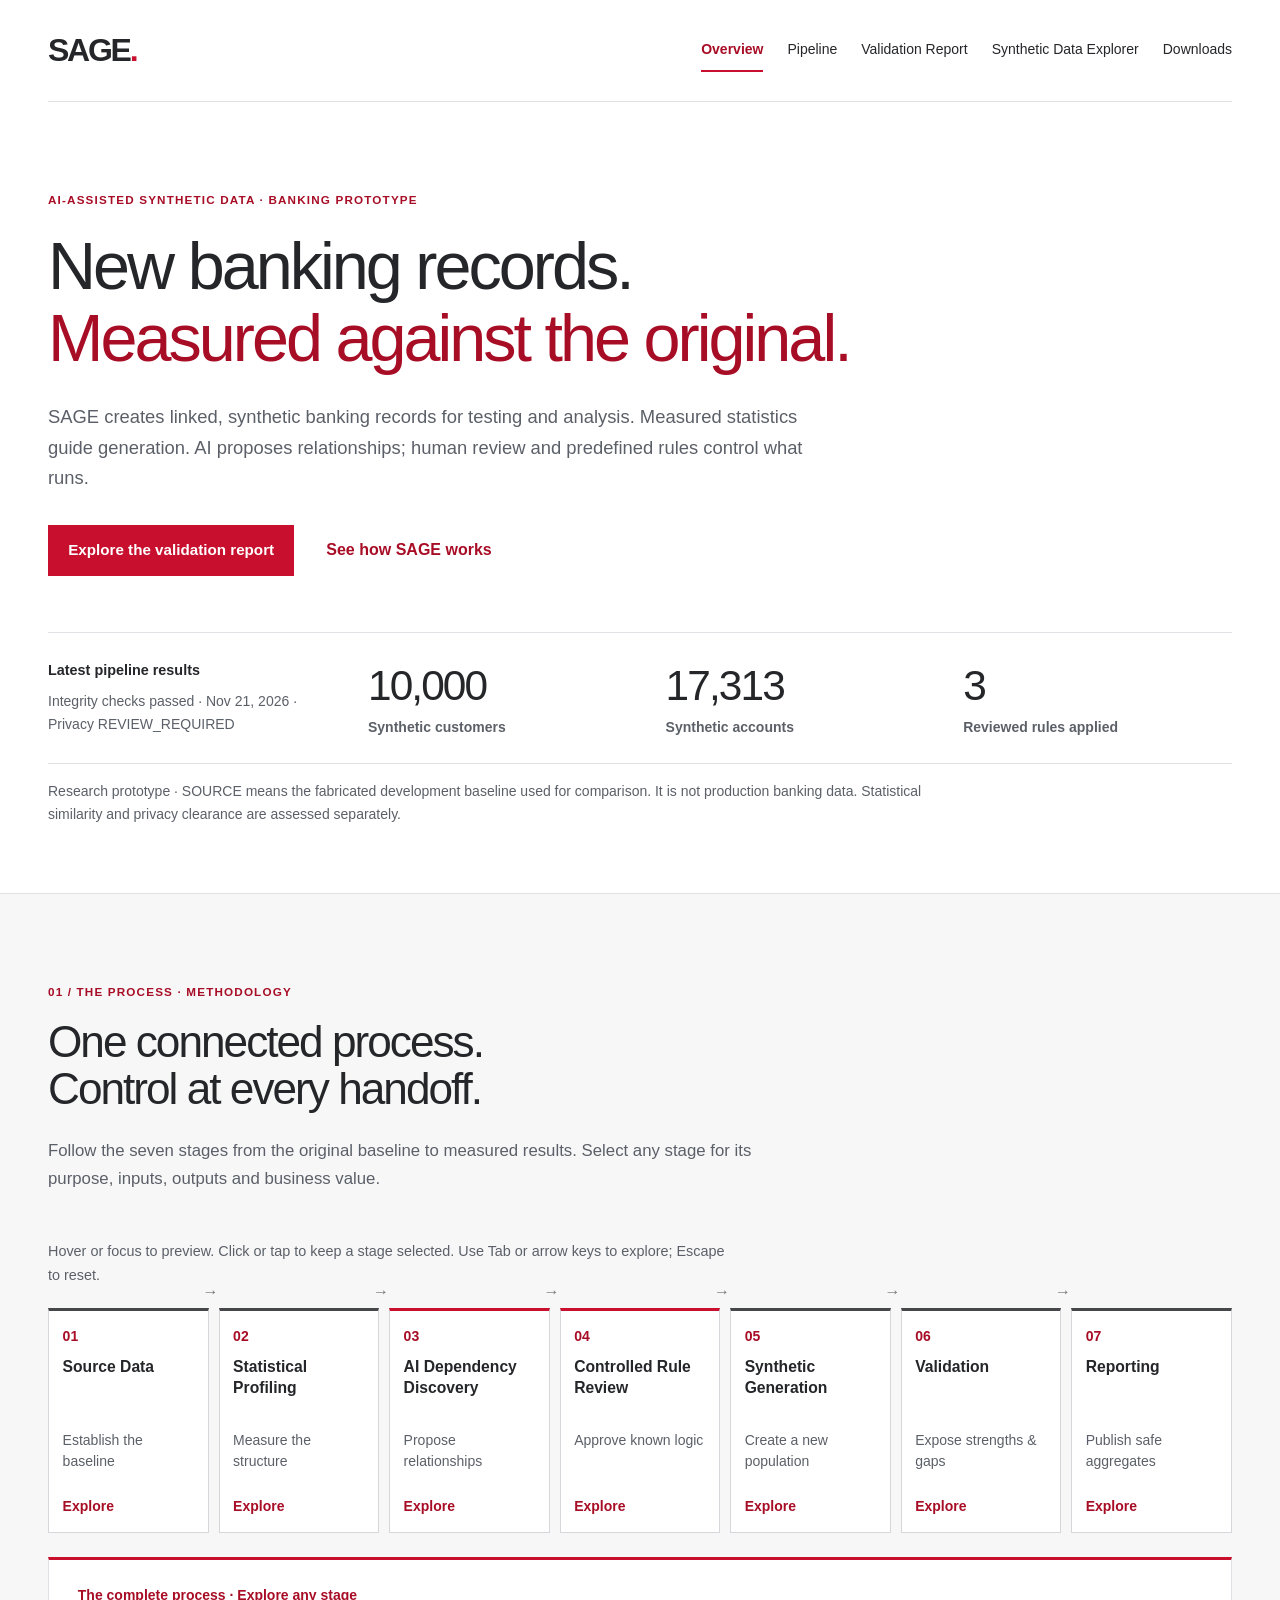
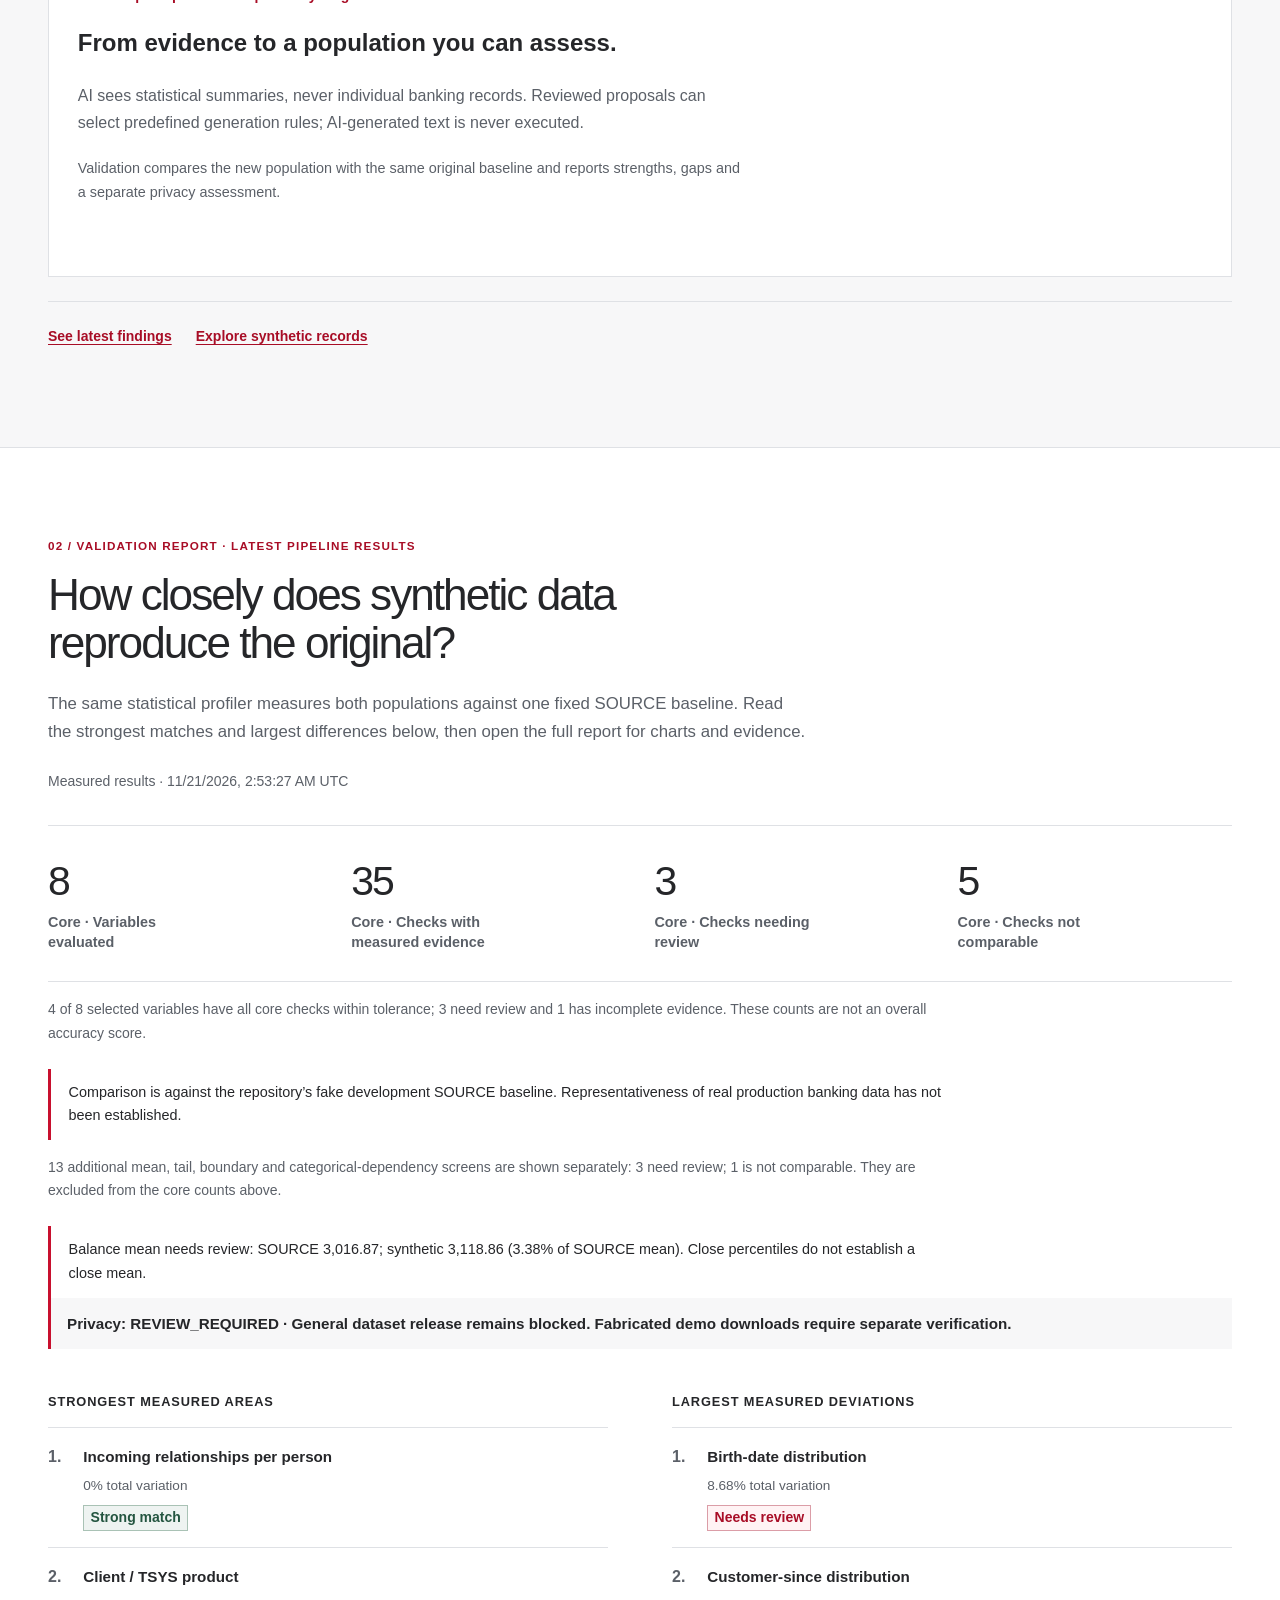
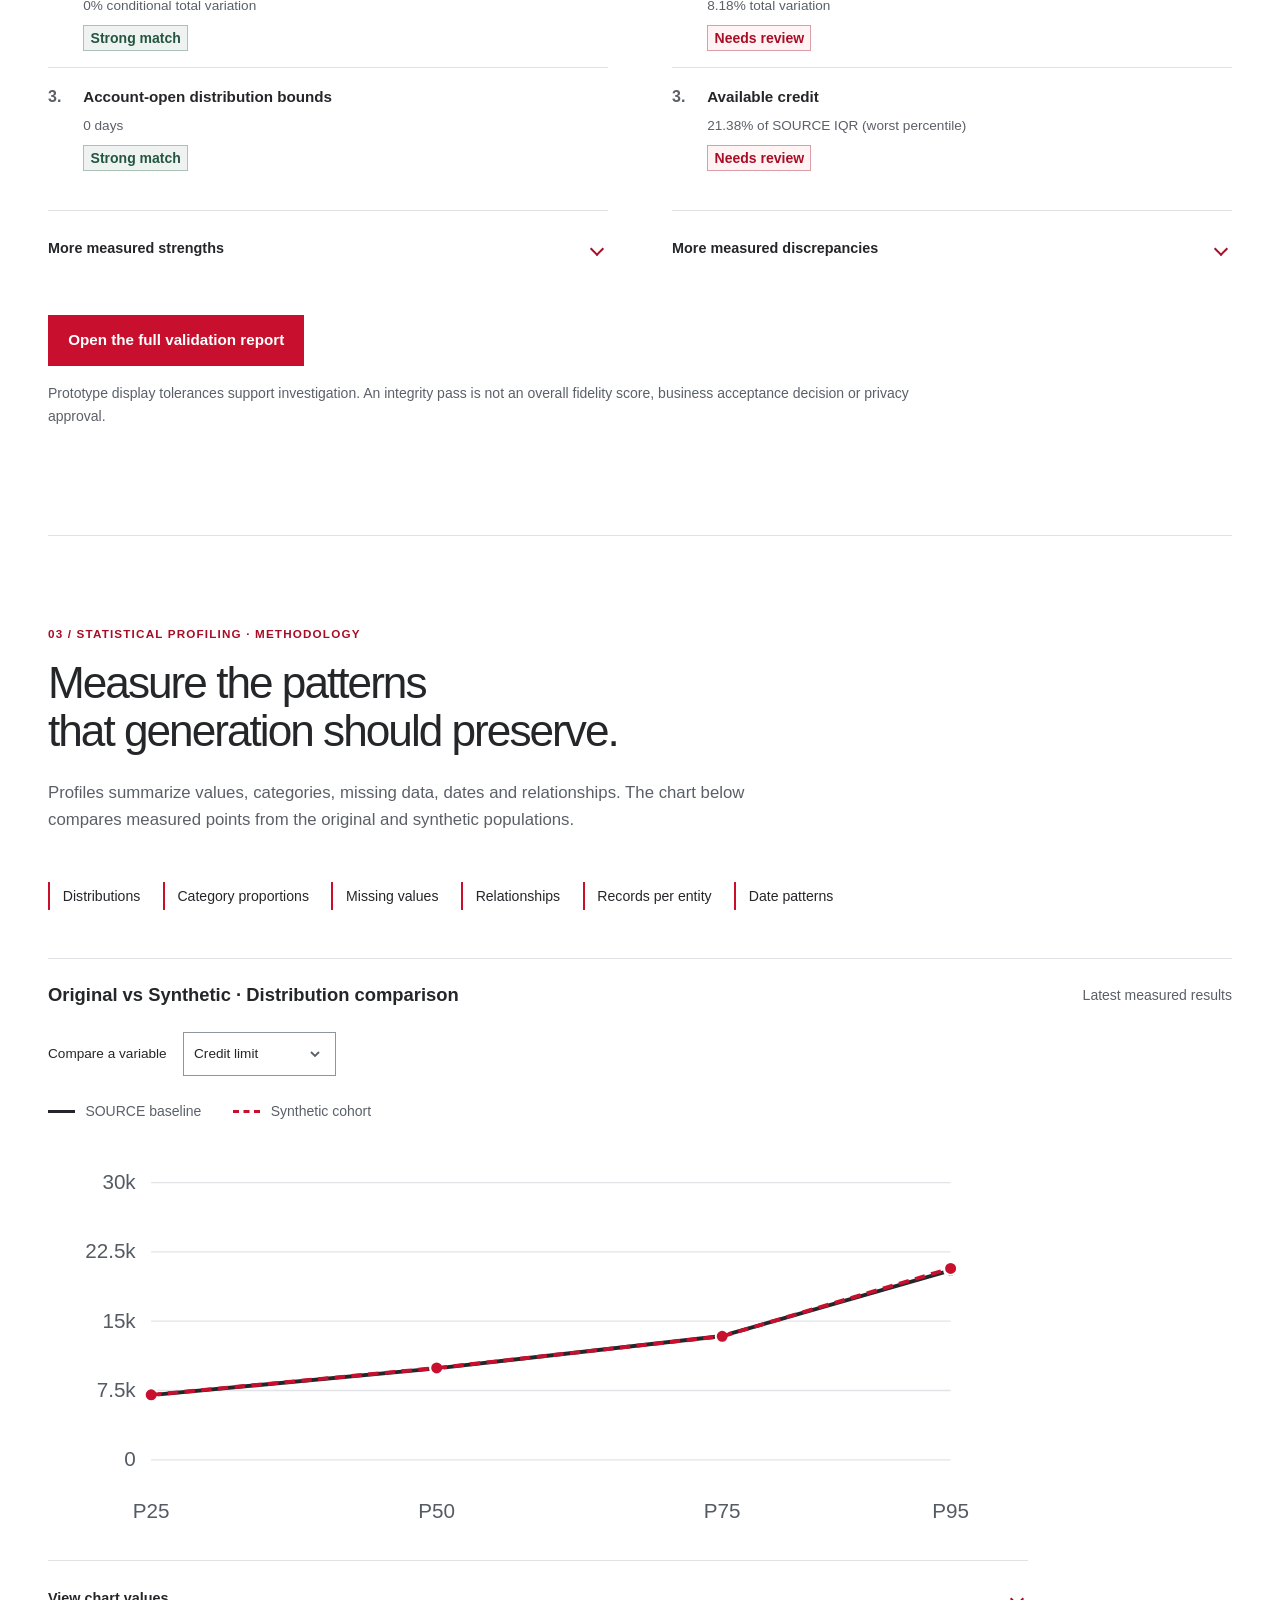
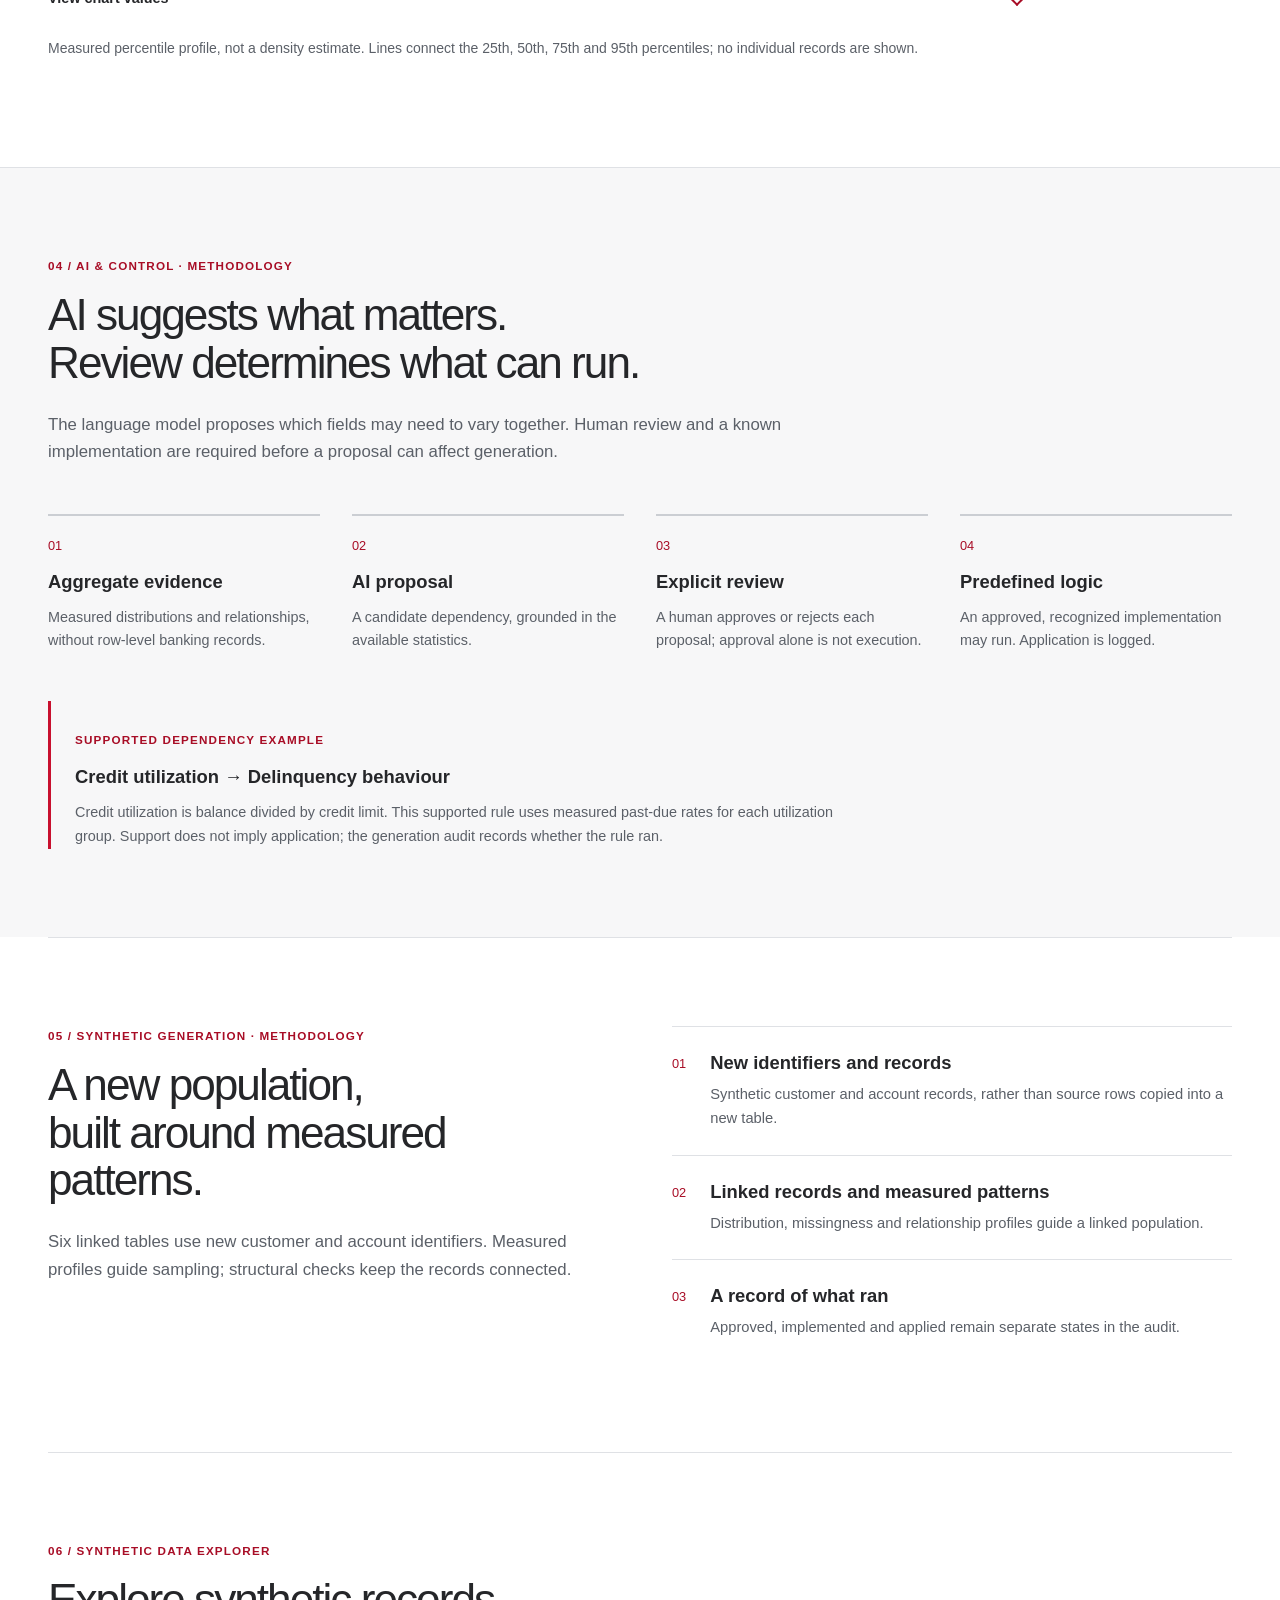
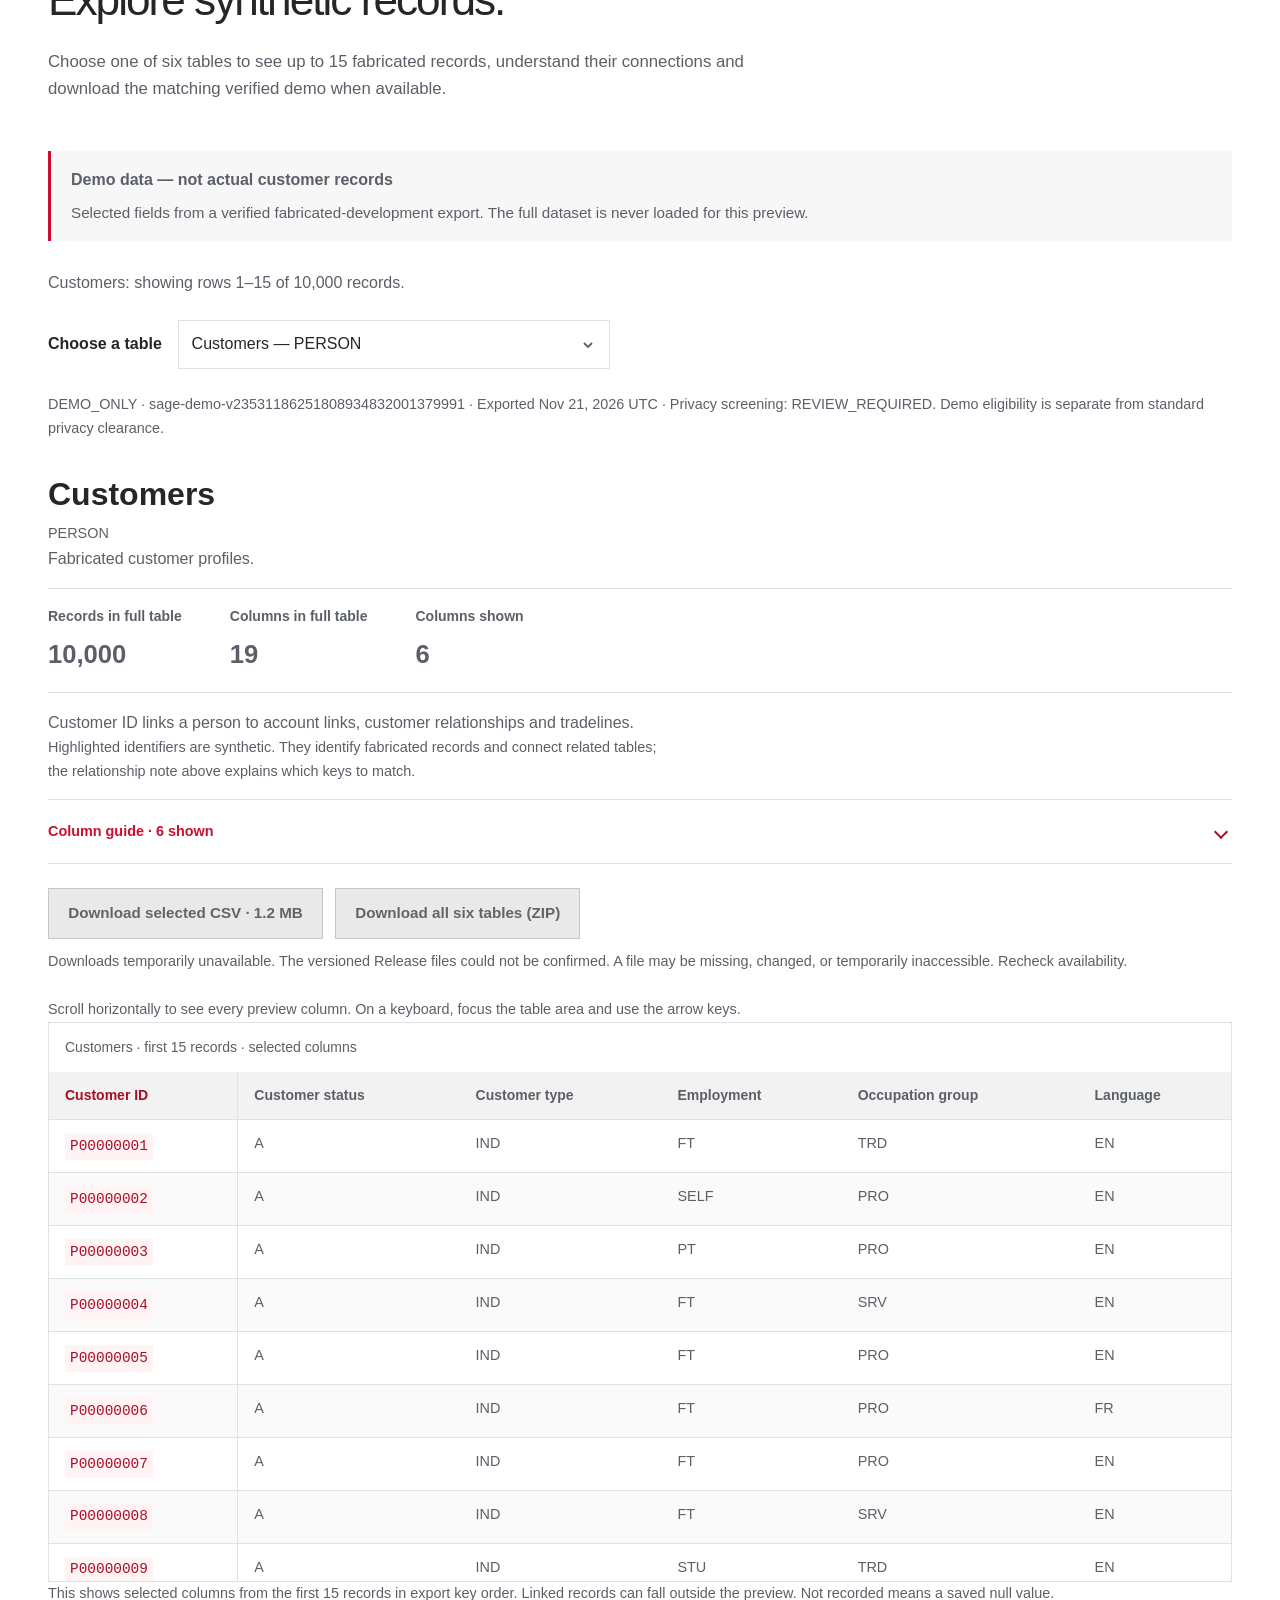
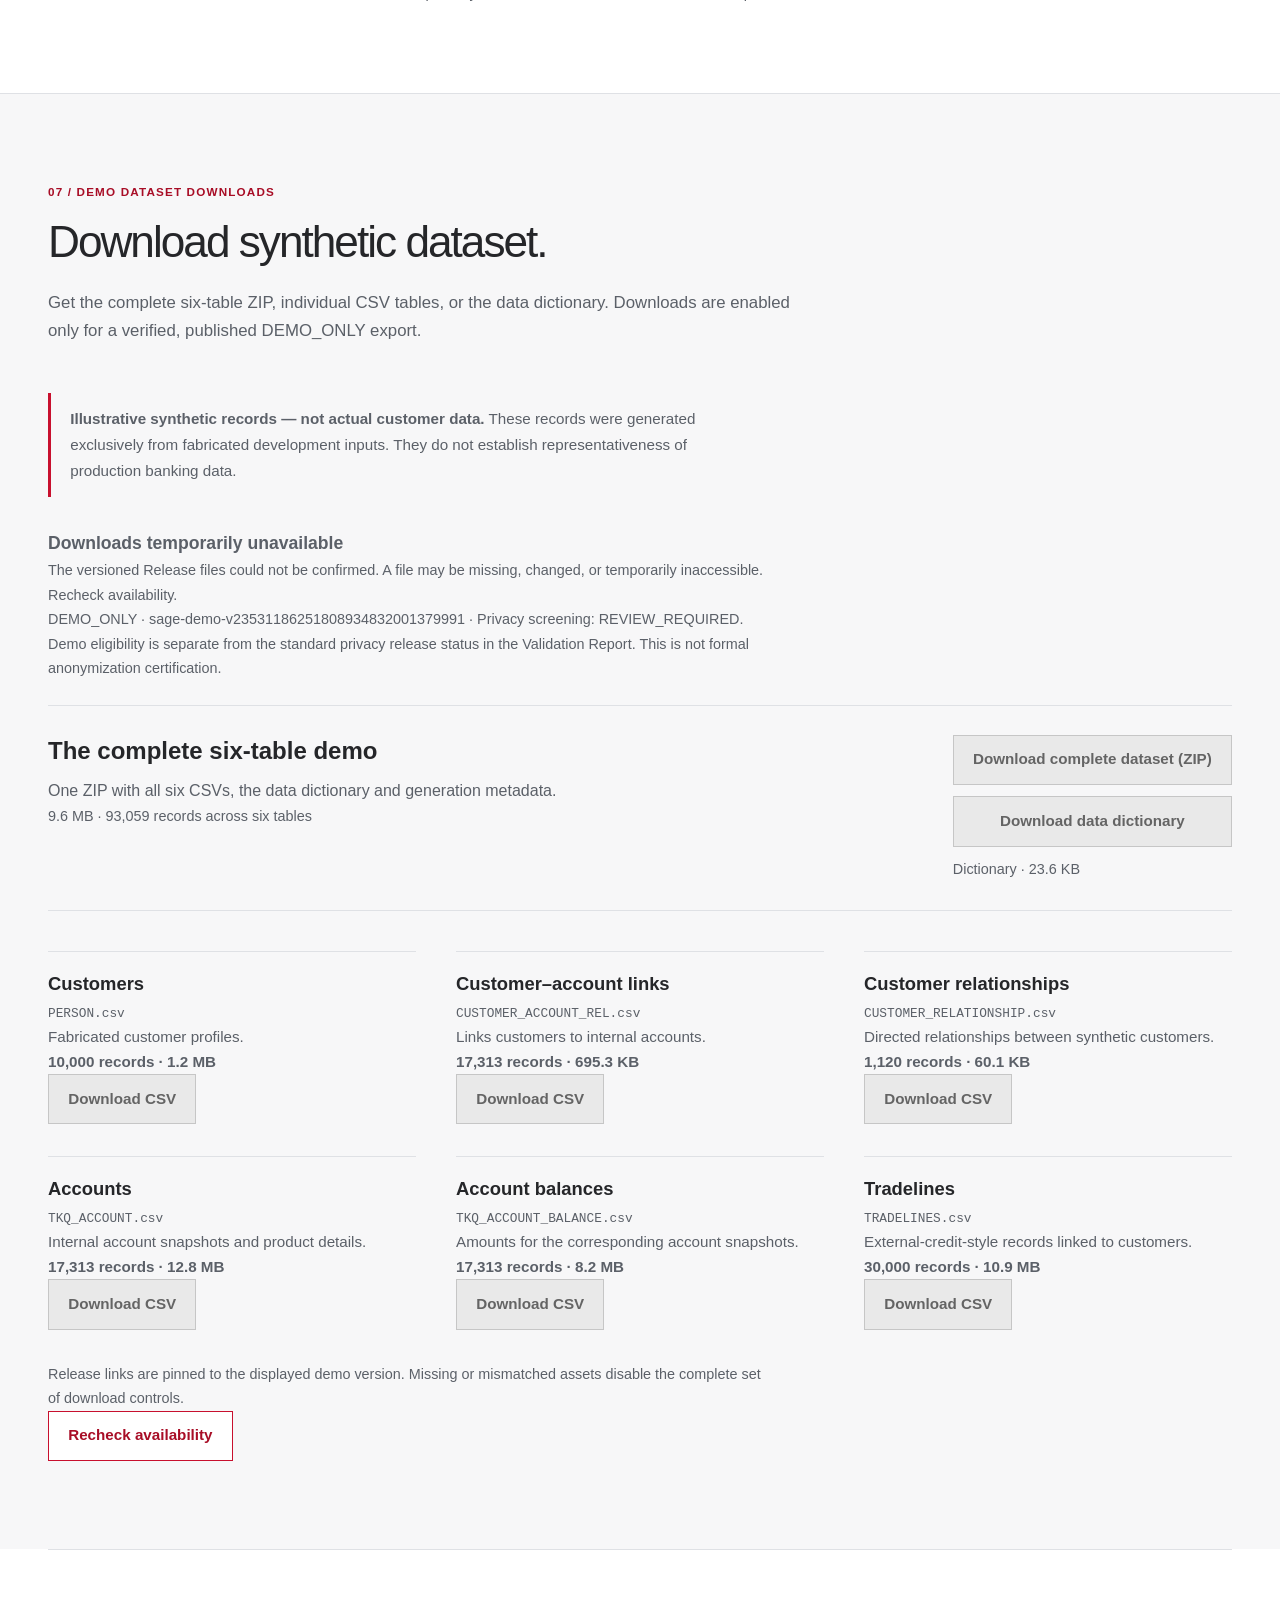
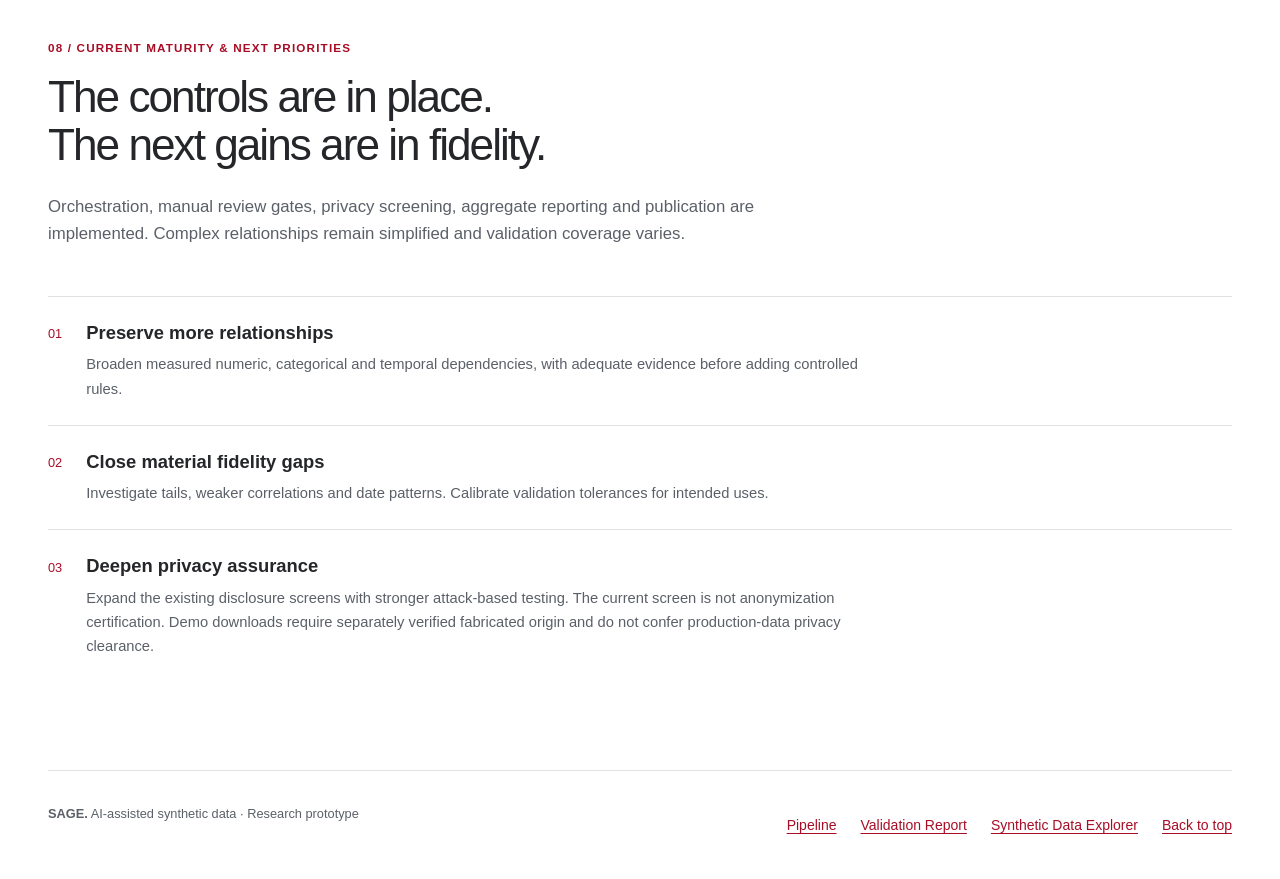
==== docs/index.html @ c86fa347 "Refine SAGE executive reading flow and report navigation" ====
<!doctype html>
<html lang="en">
<head>
<meta charset="utf-8"><meta name="viewport" content="width=device-width, initial-scale=1">
<meta name="description" content="SAGE: AI-assisted synthetic banking data, controlled by review and tested against measured source statistics.">
<meta name="theme-color" content="#c8102e"><title>SAGE — Synthetic data. Measured confidence.</title>
<link rel="stylesheet" href="styles.css?v=ux-review-2">
<script src="records-config.js?v=records-4" defer></script><script src="records.js?v=records-explorer-1" defer></script>
  <script src="downloads.js?v=records-explorer-1" defer></script>
<script src="validation-config.js?v=post-pilot-2" defer></script><script src="executive-viz.js?v=ux-review-2" defer></script><script src="results.js?v=post-pilot-2" defer></script><script src="validation.js?v=ux-review-2" defer></script><script src="showcase.js?v=ux-review-2" defer></script>
</head>
<body class="exec-page">
<a class="skip-link" href="#main">Skip to content</a>
<header class="exec-header container"><a class="exec-brand" href="index.html" aria-label="SAGE overview">SAGE<span aria-hidden="true">.</span></a><nav aria-label="Main navigation"><a href="#overview" aria-current="page">Overview</a><a href="#process">Pipeline</a><a href="validation.html">Validation Report</a><a href="#explore-records">Synthetic Data Explorer</a><a href="#download-dataset">Downloads</a></nav></header>
<main id="main" tabindex="-1">
<section id="overview" class="container exec-hero">
<p class="eyebrow">AI-assisted synthetic data · Banking prototype</p><h1>New banking records.<br><span>Measured against the original.</span></h1>
<p class="exec-lead">SAGE creates linked, synthetic banking records for testing and analysis. Measured statistics guide generation. AI proposes relationships; human review and predefined rules control what runs.</p>
<div class="exec-actions"><a class="button button-primary" href="validation.html">Explore the validation report</a><a class="text-link" href="#process">See how SAGE works</a></div>
<div class="hero-result-strip" aria-label="Latest measured generation"><p class="strip-label">Latest pipeline results<br><span id="hero-status" role="status">Results pending</span></p><dl class="exec-metrics hero-metrics"><div><dt>Synthetic customers</dt><dd id="hero-customers">—</dd></div><div><dt>Synthetic accounts</dt><dd id="hero-accounts">—</dd></div><div><dt>Reviewed rules applied</dt><dd id="hero-rules">—</dd></div></dl></div>
<p class="measurement-note">Research prototype · SOURCE means the fabricated development baseline used for comparison. It is not production banking data. Statistical similarity and privacy clearance are assessed separately.</p>
</section>
<section id="process" class="exec-section section-soft"><div class="container">
<div class="exec-heading"><p class="eyebrow">01 / The process · Methodology</p><h2>One connected process.<br>Control at every handoff.</h2><p>Follow the seven stages from the original baseline to measured results. Select any stage for its purpose, inputs, outputs and business value.</p></div>
<div id="pipeline-explorer" class="pipeline-explorer">
<p id="pipeline-help" class="pipeline-help">Hover or focus to preview. Click or tap to keep a stage selected. Use Tab or arrow keys to explore; Escape to reset.</p>
<ol class="exec-pipeline" aria-label="SAGE pipeline stages" aria-describedby="pipeline-help">
<li class="pipeline-stage" data-detail="stage-source" data-title="Source Data"><button id="stage-source-button" type="button" aria-controls="stage-source" aria-expanded="false" disabled><span class="stage-number">01</span><strong>Source Data</strong><span class="stage-summary">Establish the baseline</span><span class="stage-more" aria-hidden="true">Explore</span></button></li>
<li class="pipeline-stage" data-detail="stage-profile" data-title="Statistical Profiling"><button id="stage-profile-button" type="button" aria-controls="stage-profile" aria-expanded="false" disabled><span class="stage-number">02</span><strong>Statistical Profiling</strong><span class="stage-summary">Measure the structure</span><span class="stage-more" aria-hidden="true">Explore</span></button></li>
<li class="pipeline-stage stage-accent" data-detail="stage-ai" data-title="AI Dependency Discovery"><button id="stage-ai-button" type="button" aria-controls="stage-ai" aria-expanded="false" disabled><span class="stage-number">03</span><strong>AI Dependency Discovery</strong><span class="stage-summary">Propose relationships</span><span class="stage-more" aria-hidden="true">Explore</span></button></li>
<li class="pipeline-stage stage-accent" data-detail="stage-review" data-title="Controlled Rule Review"><button id="stage-review-button" type="button" aria-controls="stage-review" aria-expanded="false" disabled><span class="stage-number">04</span><strong>Controlled Rule Review</strong><span class="stage-summary">Approve known logic</span><span class="stage-more" aria-hidden="true">Explore</span></button></li>
<li class="pipeline-stage" data-detail="stage-generate" data-title="Synthetic Generation"><button id="stage-generate-button" type="button" aria-controls="stage-generate" aria-expanded="false" disabled><span class="stage-number">05</span><strong>Synthetic Generation</strong><span class="stage-summary">Create a new population</span><span class="stage-more" aria-hidden="true">Explore</span></button></li>
<li class="pipeline-stage" data-detail="stage-validate" data-title="Validation"><button id="stage-validate-button" type="button" aria-controls="stage-validate" aria-expanded="false" disabled><span class="stage-number">06</span><strong>Validation</strong><span class="stage-summary">Expose strengths &amp; gaps</span><span class="stage-more" aria-hidden="true">Explore</span></button></li>
<li class="pipeline-stage" data-detail="stage-report" data-title="Reporting"><button id="stage-report-button" type="button" aria-controls="stage-report" aria-expanded="false" disabled><span class="stage-number">07</span><strong>Reporting</strong><span class="stage-summary">Publish safe aggregates</span><span class="stage-more" aria-hidden="true">Explore</span></button></li>
</ol>
<div id="pipeline-detail" class="pipeline-detail" role="region" aria-label="Pipeline stage briefing">
<div class="pipeline-detail-toolbar"><p id="pipeline-status" class="pipeline-status" role="status" aria-live="polite" aria-atomic="true">The complete process · Explore any stage</p><button id="pipeline-reset" class="pipeline-reset" type="button" hidden>Back to stages</button></div>
<div id="pipeline-overview" class="pipeline-overview"><h3>From evidence to a population you can assess.</h3><p>AI sees statistical summaries, never individual banking records. Reviewed proposals can select predefined generation rules; AI-generated text is never executed.</p><p class="pipeline-takeaway">Validation compares the new population with the same original baseline and reports strengths, gaps and a separate privacy assessment.</p></div>
<article id="stage-source" class="stage-detail" aria-labelledby="stage-source-title" hidden><h3 id="stage-source-title">Source Data</h3><dl class="stage-facts">
<div><dt>Purpose</dt><dd>Establish the original population that SAGE aims to reproduce.</dd></div>
<div><dt>Inputs</dt><dd>The six linked tables of fabricated development records.</dd></div>
<div><dt>Outputs</dt><dd>One agreed SOURCE baseline for measurement and comparison.</dd></div>
<div><dt>Business value</dt><dd>Keeps every result anchored to the same reference population.</dd></div>
</dl></article>
<article id="stage-profile" class="stage-detail" aria-labelledby="stage-profile-title" hidden><h3 id="stage-profile-title">Statistical Profiling</h3><dl class="stage-facts">
<div><dt>Purpose</dt><dd>Measure the patterns a useful synthetic population should preserve.</dd></div>
<div><dt>Inputs</dt><dd>The selected SOURCE baseline.</dd></div>
<div><dt>Outputs</dt><dd>Summaries of distributions, missingness, dates and relationships.</dd></div>
<div><dt>Business value</dt><dd>Turns a complex population into measurable generation targets.</dd></div>
</dl></article>
<article id="stage-ai" class="stage-detail" aria-labelledby="stage-ai-title" hidden><h3 id="stage-ai-title">AI Dependency Discovery</h3><dl class="stage-facts">
<div><dt>Purpose</dt><dd>Identify candidate relationships that may need to be generated together.</dd></div>
<div><dt>Inputs</dt><dd>Aggregate statistical evidence, without individual banking records.</dd></div>
<div><dt>Outputs</dt><dd>Dependency proposals for human review.</dd></div>
<div><dt>Business value</dt><dd>Helps prioritize relationships that independent sampling could miss.</dd></div>
</dl></article>
<article id="stage-review" class="stage-detail" aria-labelledby="stage-review-title" hidden><h3 id="stage-review-title">Controlled Rule Review</h3><dl class="stage-facts">
<div><dt>Purpose</dt><dd>Decide which proposed dependencies are suitable for controlled use.</dd></div>
<div><dt>Inputs</dt><dd>Candidate proposals and their supporting measured evidence.</dd></div>
<div><dt>Outputs</dt><dd>Reviewed decisions. Supported approvals may influence generation through predefined logic.</dd></div>
<div><dt>Business value</dt><dd>Maintains human accountability. Approval alone does not mean a rule was applied.</dd></div>
</dl></article>
<article id="stage-generate" class="stage-detail" aria-labelledby="stage-generate-title" hidden><h3 id="stage-generate-title">Synthetic Generation</h3><dl class="stage-facts">
<div><dt>Purpose</dt><dd>Create a new, linked population with its own synthetic identifiers.</dd></div>
<div><dt>Inputs</dt><dd>The SOURCE statistical profile and eligible reviewed dependencies.</dd></div>
<div><dt>Outputs</dt><dd>Six related synthetic tables and a record of applied rules.</dd></div>
<div><dt>Business value</dt><dd>Provides consistent data for demonstration, testing and analysis while preserving measured patterns.</dd></div>
</dl></article>
<article id="stage-validate" class="stage-detail" aria-labelledby="stage-validate-title" hidden><h3 id="stage-validate-title">Validation</h3><dl class="stage-facts">
<div><dt>Purpose</dt><dd>Assess how closely the new population matches the original baseline.</dd></div>
<div><dt>Inputs</dt><dd>The generated cohort and the same SOURCE reference.</dd></div>
<div><dt>Outputs</dt><dd>Measured strengths, discrepancies, structural checks and a separate privacy assessment.</dd></div>
<div><dt>Business value</dt><dd>Makes limitations visible before stakeholders decide how the data can be used.</dd></div>
</dl></article>
<article id="stage-report" class="stage-detail" aria-labelledby="stage-report-title" hidden><h3 id="stage-report-title">Reporting</h3><dl class="stage-facts">
<div><dt>Purpose</dt><dd>Make the evidence accessible to stakeholders.</dd></div>
<div><dt>Inputs</dt><dd>Validated comparisons and separate demo-export verification.</dd></div>
<div><dt>Outputs</dt><dd>An aggregate Validation Report; verified DEMO_ONLY previews and downloads when enabled.</dd></div>
<div><dt>Business value</dt><dd>Supports informed review while keeping unverified datasets out of public distribution.</dd></div>
</dl></article>
</div>
<noscript><p class="pipeline-help">Interactive stage details need JavaScript. The complete process and methodology remain visible on this page.</p></noscript>
</div>
<nav class="section-exits" aria-label="Continue from the pipeline"><a href="#validation">See latest findings</a><a href="#explore-records">Explore synthetic records</a></nav>
</div></section>
<section id="validation" class="exec-section section-soft"><div class="container">
<div class="exec-heading"><p class="eyebrow">02 / Validation report · Latest pipeline results</p><h2>How closely does synthetic data<br>reproduce the original?</h2><p>The same statistical profiler measures both populations against one fixed SOURCE baseline. Read the strongest matches and largest differences below, then open the full report for charts and evidence.</p></div>
<!-- SHOWCASE RESULTS START -->
<div id="executive-results" data-report-url="latest-pipeline.json"><p class="results-notice" role="status">Latest results unavailable</p><noscript><p>Enable JavaScript to view measured results. The methodology remains available above.</p></noscript></div>
<!-- SHOWCASE RESULTS END -->
<a class="button button-primary" href="validation.html">Open the full validation report</a><p class="measurement-note">Prototype display tolerances support investigation. An integrity pass is not an overall fidelity score, business acceptance decision or privacy approval.</p>
</div></section>
<section id="evidence" class="container exec-section">
<div class="exec-heading"><p class="eyebrow">03 / Statistical profiling · Methodology</p><h2>Measure the patterns<br>that generation should preserve.</h2><p>Profiles summarize values, categories, missing data, dates and relationships. The chart below compares measured points from the original and synthetic populations.</p></div>
<ul class="profile-characteristics"><li>Distributions</li><li>Category proportions</li><li>Missing values</li><li>Relationships</li><li>Records per entity</li><li>Date patterns</li></ul>
<div class="visual-heading"><h3>Original vs Synthetic · Distribution comparison</h3><span class="small-label">Latest measured results</span></div><div id="distribution-preview"><p class="results-notice">Latest distribution results unavailable. A completed report will populate this comparison.</p></div>
</section>
<section id="control" class="exec-section section-soft"><div class="container">
<div class="exec-heading"><p class="eyebrow">04 / AI &amp; control · Methodology</p><h2>AI suggests what matters.<br>Review determines what can run.</h2><p>The language model proposes which fields may need to vary together. Human review and a known implementation are required before a proposal can affect generation.</p></div>
<ol class="control-flow"><li><span>01</span><h3>Aggregate evidence</h3><p>Measured distributions and relationships, without row-level banking records.</p></li><li><span>02</span><h3>AI proposal</h3><p>A candidate dependency, grounded in the available statistics.</p></li><li><span>03</span><h3>Explicit review</h3><p>A human approves or rejects each proposal; approval alone is not execution.</p></li><li><span>04</span><h3>Predefined logic</h3><p>An approved, recognized implementation may run. Application is logged.</p></li></ol>
<div class="example-line"><p class="eyebrow">Supported dependency example</p><h3>Credit utilization → Delinquency behaviour</h3><p>Credit utilization is balance divided by credit limit. This supported rule uses measured past-due rates for each utilization group. Support does not imply application; the generation audit records whether the rule ran.</p></div>
</div></section>
<section id="generation" class="container exec-section generation-split"><div class="exec-heading"><p class="eyebrow">05 / Synthetic generation · Methodology</p><h2>A new population,<br>built around measured patterns.</h2><p>Six linked tables use new customer and account identifiers. Measured profiles guide sampling; structural checks keep the records connected.</p></div><ul class="outcome-list"><li><span>01</span><div><h3>New identifiers and records</h3><p>Synthetic customer and account records, rather than source rows copied into a new table.</p></div></li><li><span>02</span><div><h3>Linked records and measured patterns</h3><p>Distribution, missingness and relationship profiles guide a linked population.</p></div></li><li><span>03</span><div><h3>A record of what ran</h3><p>Approved, implemented and applied remain separate states in the audit.</p></div></li></ul></section>
<section id="explore-records" class="container exec-section" aria-labelledby="explore-records-title">
<div class="exec-heading"><p class="eyebrow">06 / Synthetic Data Explorer</p><h2 id="explore-records-title">Explore synthetic records.</h2><p>Choose one of six tables to see up to 15 fabricated records, understand their connections and download the matching verified demo when available.</p></div>
<p class="record-designation"><strong>Demo data — not actual customer records</strong><span>Selected fields from a verified fabricated-development export. The full dataset is never loaded for this preview.</span></p>
<div id="records-explorer"><p class="results-notice" role="status">Demo preview pending</p><noscript><p>Enable JavaScript to explore the bounded demo preview. The methodology and validation links remain available.</p></noscript></div>
</section>
<section id="download-dataset" class="exec-section section-soft" aria-labelledby="download-dataset-title"><div class="container">
<div class="exec-heading"><p class="eyebrow">07 / Demo dataset downloads</p><h2 id="download-dataset-title">Download synthetic dataset.</h2><p>Get the complete six-table ZIP, individual CSV tables, or the data dictionary. Downloads are enabled only for a verified, published DEMO_ONLY export.</p></div>
<p class="download-disclaimer"><strong>Illustrative synthetic records — not actual customer data.</strong> These records were generated exclusively from fabricated development inputs. They do not establish representativeness of production banking data.</p>
<div id="dataset-downloads"><p class="results-notice" role="status">Downloads unavailable until a verified demo export is confirmed.</p><noscript><p>Enable JavaScript to check the verified export and versioned download links.</p></noscript></div>
</div></section>
<section id="priorities" class="container exec-section"><div class="exec-heading"><p class="eyebrow">08 / Current maturity &amp; next priorities</p><h2>The controls are in place.<br>The next gains are in fidelity.</h2><p>Orchestration, manual review gates, privacy screening, aggregate reporting and publication are implemented. Complex relationships remain simplified and validation coverage varies.</p></div><ol class="priority-list"><li><span>01</span><div><h3>Preserve more relationships</h3><p>Broaden measured numeric, categorical and temporal dependencies, with adequate evidence before adding controlled rules.</p></div></li><li><span>02</span><div><h3>Close material fidelity gaps</h3><p>Investigate tails, weaker correlations and date patterns. Calibrate validation tolerances for intended uses.</p></div></li><li><span>03</span><div><h3>Deepen privacy assurance</h3><p>Expand the existing disclosure screens with stronger attack-based testing. The current screen is not anonymization certification. Demo downloads require separately verified fabricated origin and do not confer production-data privacy clearance.</p></div></li></ol></section>
</main>
<footer class="container exec-footer"><p><strong>SAGE.</strong> AI-assisted synthetic data · Research prototype</p><nav aria-label="Explore SAGE"><a href="#process">Pipeline</a><a href="validation.html">Validation Report</a><a href="#explore-records">Synthetic Data Explorer</a><a href="#overview">Back to top</a></nav></footer>
</body></html>
---- docs/styles.css ----
:root {
  color-scheme: light;
  --red: #c8102e;
  --red-dark: #a80d26;
  --red-soft: #fff3f4;
  --ink: #252629;
  --muted: #5b6068;
  --line: #dfe1e5;
  --paper: #ffffff;
  --soft: #f7f7f8;
  --font: "Geist", "Inter", "Segoe UI", Arial, sans-serif;
  --mono: "IBM Plex Mono", Consolas, "Liberation Mono", monospace;
}

/* Dedicated validation report: shared palette and typography, static layout. */
.report-nav { display: flex; gap: 1.6rem; overflow-x: auto; white-space: nowrap; }
.report-nav a { padding: .6rem 0 .8rem; text-decoration: none; color: var(--ink); font-size: .9rem; }
.report-nav a:hover { color: var(--red-dark); text-decoration: underline; }
.report-main { padding-top: 2rem; }
.report-intro { max-width: 61rem; padding-bottom: 1.3rem; }
.report-intro h1 { max-width: 100%; font-size: clamp(2.3rem, 4.4vw, 4rem); margin-bottom: 1.5rem; }
.report-intro h1 span { display: block; color: var(--red-dark); }
.report-intro > p + p { margin-top: .8rem; }
.report-section { padding: 3.5rem 0; border-bottom: 1px solid var(--line); scroll-margin-top: 1rem; min-width: 0; }
.report-section h2 { font-size: clamp(1.7rem, 3vw, 2.4rem); margin-bottom: 1rem; }
.report-section:first-child { padding-top: 2rem; }
.report-toolbar { display: flex; gap: 1rem; align-items: center; justify-content: space-between; flex-wrap: wrap; }
.report-toolbar .results-notice { background: transparent; border: 0; padding: .3rem 0; margin: 0; font-size: .875rem; }
.report-description { max-width: 58rem; margin-bottom: 1.8rem; }
.report-verdict { font-size: 1.4rem; color: var(--ink); font-weight: 650; }
.report-metrics { margin: 1.8rem 0; background: var(--soft); border-top: 3px solid var(--red); padding: 1.5rem; }
.findings-grid { display: grid; grid-template-columns: 1fr 1fr; gap: 2.5rem; }
.finding-panel h3 { margin-bottom: 1.4rem; }
.finding-list { list-style: none; counter-reset: findings; padding: 0; }
.finding-list li { position: relative; padding: 1rem 0 1.1rem 2.2rem; border-top: 1px solid var(--line); counter-increment: findings; }
.finding-list li::before { content: counter(findings) "."; position: absolute; left: 0; font-weight: 700; color: var(--muted); }
.finding-list p { margin: .3rem 0 .45rem; font-variant-numeric: tabular-nums; }
.match-badge { display: inline-block; border: 1px solid #bfc3c9; border-radius: .2rem; padding: .15rem .5rem; font-size: .8rem; line-height: 1.5; font-weight: 650; white-space: nowrap; color: var(--ink); background: var(--soft); }
.match-strong { background: #eef3f1; color: #245540; border-color: #a9c2b5; }
.match-needs_review { color: var(--red-dark); border-color: #db9da7; background: var(--red-soft); }
.match-unavailable { border-style: dashed; color: var(--muted); background: white; }
.percentile-chart { list-style: none; margin: 2rem 0; padding: 0; display: grid; gap: 1.4rem; max-width: 60rem; }
.chart-label { display: flex; justify-content: space-between; align-items: center; gap: 1rem; margin-bottom: .5rem; }
.chart-track { height: .65rem; background: #eceef1; width: 100%; border-radius: .15rem; }
.chart-bar { height: 100%; background: #424a52; border-radius: .15rem; min-width: 0; }
.chart-review { background: var(--red); }
.chart-value { font-size: .875rem; margin-top: .3rem; font-variant-numeric: tabular-nums; }
.report-table { min-width: 43rem; width: 100%; font-size: .9rem; }
.report-table caption { text-align: left; font-weight: 650; color: var(--ink); padding: 1.1rem 0 .7rem; }
.report-table td { font-variant-numeric: tabular-nums; }
.report-table th:first-child { min-width: 12rem; }
.report-table tbody th { font-weight: 550; }
.report-section > .table-scroll { margin: 1.4rem 0; }
.report-section .measurement-note { margin-top: 1rem; max-width: 60rem; }
.report-details { margin-top: 1.4rem; border-top: 1px solid var(--line); padding-top: 1rem; }
.report-details summary { cursor: pointer; color: var(--ink); font-weight: 600; padding: .3rem 0; }
.report-sort { display: flex; align-items: center; gap: .75rem; flex-wrap: wrap; margin: 2rem 0 .5rem; font-size: .9rem; font-weight: 600; }
.report-sort select { font: inherit; color: var(--ink); background: white; border: 1px solid #888e96; border-radius: .2rem; padding: .6rem .8rem; min-height: 44px; max-width: 100%; }
.report-link-panel { display: flex; justify-content: space-between; align-items: center; gap: 1.5rem; padding-block: 2rem; }
.report-link-panel p { max-width: 40rem; }
button:focus-visible, select:focus-visible { outline: 3px solid var(--red); outline-offset: 3px; }
@media (max-width: 760px) {
  .findings-grid { grid-template-columns: 1fr; gap: 2rem; }
  .report-link-panel { align-items: flex-start; flex-direction: column; }
  .report-main { padding-top: 2.2rem; }
  .report-section { padding-block: 2.5rem; }
  .report-intro h1 { font-size: 2.4rem; }
  .chart-label { align-items: flex-start; }
}

* {
  box-sizing: border-box;
}
html {
  scroll-padding-top: 1.5rem;
}
body {
  margin: 0;
  background: var(--paper);
  color: var(--ink);
  font-family: var(--font);
  font-size: 1rem;
  line-height: 1.65;
  -webkit-font-smoothing: antialiased;
}
h1, h2, h3, h4, p, figure, pre, dl, ol, ul {
  margin: 0;
}
h1, h2, h3, h4 {
  line-height: 1.2;
}
h1, h2 {
  letter-spacing: -.04em;
  font-weight: 650;
}
h2 {
  font-size: clamp(1.9rem, 3.2vw, 2.65rem);
}
h3 {
  font-size: 1.15rem;
  font-weight: 650;
}
h4 {
  font-size: 1rem;
}
p, dd {
  color: var(--muted);
}
a {
  color: var(--red-dark);
  text-underline-offset: .25em;
}
a:hover {
  text-decoration-thickness: 2px;
}
a:focus-visible, summary:focus-visible, [tabindex="0"]:focus-visible {
  outline: 3px solid var(--red);
  outline-offset: 4px;
}
code {
  font-family: var(--mono);
  font-size: .88em;
  overflow-wrap: anywhere;
}
.container {
  width: min(1232px, calc(100% - 6rem));
  margin-inline: auto;
}
.section {
  padding-block: 5rem;
}
.section-bordered {
  border-top: 1px solid var(--line);
}
.section-soft {
  background: var(--soft);
}
.eyebrow {
  color: var(--red-dark);
  font-size: .8rem;
  font-weight: 700;
  letter-spacing: .08em;
  text-transform: uppercase;
  margin-bottom: 1rem;
}
.sr-only, .skip-link:not(:focus) {
  position: absolute;
  width: 1px;
  height: 1px;
  padding: 0;
  margin: -1px;
  overflow: hidden;
  clip-path: inset(50%);
  white-space: nowrap;
  border: 0;
}
.skip-link:focus {
  position: fixed;
  top: 1rem;
  left: 1rem;
  z-index: 5;
  padding: .8rem 1rem;
  background: var(--paper);
}
.site-header {
  position: sticky;
  top: 0;
  z-index: 3;
  background: var(--paper);
  border-top: 4px solid var(--red);
  border-bottom: 1px solid var(--line);
}
.header-inner {
  min-height: 76px;
  display: flex;
  justify-content: space-between;
  align-items: center;
  gap: 1rem;
}
.brand {
  display: inline-flex;
  align-items: center;
  gap: 1rem;
  text-decoration: none;
  color: var(--ink);
}
.brand-name {
  font-size: 1.6rem;
  font-weight: 750;
  letter-spacing: -.06em;
}
.brand-name > span {
  color: var(--red);
}
.brand-description {
  padding-left: 1rem;
  border-left: 1px solid var(--line);
  font-size: .875rem;
  color: var(--muted);
}
.project-status {
  font-size: .8rem;
  color: var(--muted);
}
.desktop-nav {
  display: flex;
  justify-content: space-between;
  gap: 1rem;
}
.desktop-nav a, .mobile-nav nav a {
  color: var(--muted);
  text-decoration: none;
  font-size: .875rem;
  font-weight: 550;
  min-height: 46px;
  display: flex;
  align-items: center;
  border-bottom: 3px solid transparent;
}
.desktop-nav a:hover, .mobile-nav nav a:hover {
  color: var(--red-dark);
  text-decoration: underline;
}
body:has(#overview:target) nav a[href="#overview"],
body:has(#architecture:target) nav a[href="#architecture"],
body:has(#profiling:target) nav a[href="#profiling"],
body:has(#rules:target) nav a[href="#rules"],
body:has(#pilot:target) nav a[href="#pilot"],
body:has(#validation:target) nav a[href="#validation"],
body:has(#next-steps:target) nav a[href="#next-steps"] {
  color: var(--red-dark);
  border-bottom-color: var(--red);
}
.mobile-nav {
  display: none;
}
.hero {
  display: grid;
  grid-template-columns: 1.35fr 1fr;
  align-items: center;
  gap: 5rem;
  padding-block: 5.5rem;
}
h1 {
  font-size: clamp(2.6rem, 4.5vw, 4rem);
  line-height: 1.1;
}
h1 span {
  color: var(--red-dark);
}
.hero-description {
  font-size: 1.1rem;
  max-width: 39rem;
  margin-top: 1.6rem;
}
.hero-actions {
  display: flex;
  flex-wrap: wrap;
  gap: .75rem;
  margin-top: 2rem;
}
.button {
  display: inline-flex;
  align-items: center;
  justify-content: center;
  min-height: 48px;
  padding: .7rem 1.1rem;
  border: 1px solid var(--red);
  border-radius: 5px;
  font-size: .875rem;
  font-weight: 650;
  text-decoration: none;
}
.button-primary {
  color: white;
  background: var(--red);
}
.button-primary:hover {
  background: var(--red-dark);
  border-color: var(--red-dark);
}
.button-secondary {
  color: var(--red-dark);
  background: white;
}
.button-secondary:hover {
  background: var(--red-soft);
}
.technology {
  margin-top: 1.8rem;
  font-size: .8rem;
}
.technology span {
  margin-inline: .5rem;
  color: #858990;
}
.control-model {
  background: var(--soft);
  border: 1px solid var(--line);
  border-top: 3px solid var(--red);
  border-radius: 6px;
  padding: 1.75rem;
}
.control-model h2 {
  font-size: 1.7rem;
  letter-spacing: -.03em;
}
.control-model dl {
  margin-top: 1.5rem;
}
.control-model dl > div {
  border-top: 1px solid var(--line);
  padding-top: 1rem;
  margin-top: 1rem;
}
dt {
  font-weight: 650;
}
dd {
  margin: .4rem 0 0;
}
.control-model dt {
  font-size: .95rem;
}
.control-model dd {
  font-size: 1rem;
}
.section-heading {
  display: grid;
  grid-template-columns: 1fr 1.1fr;
  align-items: end;
  gap: 5rem;
  margin-bottom: 2.6rem;
}
.section-heading > p {
  max-width: 38rem;
}
.pipeline {
  display: grid;
  grid-template-columns: repeat(6, 1fr);
  list-style: none;
  padding: 0;
  gap: 1.2rem;
}
.pipeline li {
  position: relative;
  min-width: 0;
  border: 1px solid var(--line);
  border-top: 3px solid #b5b8be;
  padding: 1.2rem 1rem;
  border-radius: 4px;
}
.pipeline li + li::before {
  content: "→";
  position: absolute;
  left: -1.05rem;
  top: 3rem;
  color: var(--muted);
  font-size: 1rem;
}
.pipeline .control-stage {
  border-top-color: var(--red);
  background: var(--red-soft);
}
.stage-context {
  display: block;
  color: var(--muted);
  font-size: .75rem;
  margin-bottom: .8rem;
}
.control-stage .stage-context {
  color: var(--red-dark);
}
.pipeline h3 {
  font-size: 1rem;
  min-height: 2.4em;
}
.pipeline p {
  margin-top: .75rem;
  font-size: .875rem;
  line-height: 1.55;
}
.profile-route {
  text-align: center;
  margin: 1.4rem 16.7% 0;
  padding-top: 1rem;
  border-top: 1px dashed #a7abb1;
  font-size: .875rem;
  color: var(--muted);
}
.context-note {
  display: grid;
  grid-template-columns: 12rem 1fr;
  gap: 1.5rem;
  padding: 1.5rem;
  margin-top: 2rem;
  background: var(--soft);
  border-radius: 4px;
}
.context-note strong {
  font-size: .95rem;
}
.context-note p {
  font-size: .9rem;
}
.term {
  font-weight: 650;
  color: var(--ink);
}
.profile-list {
  display: grid;
  grid-template-columns: repeat(3, 1fr);
  gap: 2rem 2.5rem;
}
.profile-list > div {
  border-top: 1px solid #ccd0d5;
  padding-top: 1.1rem;
}
.profile-list dd {
  font-size: 1rem;
}
.disclosure {
  border-top: 1px solid var(--line);
  margin-top: 1.75rem;
}
summary {
  display: flex;
  align-items: center;
  justify-content: space-between;
  gap: 1rem;
  min-height: 52px;
  padding-block: .9rem;
  cursor: pointer;
  color: var(--ink);
  font-weight: 600;
  font-size: .9rem;
  list-style: none;
}
summary::-webkit-details-marker {
  display: none;
}
summary::after {
  content: "+";
  flex-shrink: 0;
  width: 1.5rem;
  height: 1.5rem;
  border: 1px solid #afb3b9;
  border-radius: 3px;
  display: grid;
  place-items: center;
  line-height: 1;
  color: var(--red-dark);
  font-size: 1rem;
}
details[open] > summary::after {
  content: "−";
  background: var(--red-soft);
  border-color: var(--red);
}
summary:hover {
  color: var(--red-dark);
  text-decoration: underline;
  text-underline-offset: .25em;
}
.disclosure-content {
  padding: 0 0 1.2rem;
  max-width: 65rem;
}
.disclosure-content p {
  font-size: 1rem;
}
.disclosure-content p + p {
  margin-top: .8rem;
}
.boundary-note {
  padding: 1.3rem 1.5rem;
  background: var(--red-soft);
  border-left: 3px solid var(--red);
  margin-bottom: 2.5rem;
}
.boundary-note strong {
  display: block;
  margin-bottom: .4rem;
}
.boundary-note p {
  font-size: 1rem;
}
.rules-layout {
  display: grid;
  grid-template-columns: 1.1fr 1fr;
  align-items: start;
  gap: 5rem;
}
.subheading {
  margin-bottom: 1.5rem;
}
.rule-workflow {
  list-style: none;
  padding: 0;
}
.rule-workflow li {
  position: relative;
  border-left: 2px solid var(--line);
  padding: 0 0 1.5rem 1.5rem;
  margin-left: .3rem;
}
.rule-workflow li:last-child {
  padding-bottom: 0;
  border-left-color: transparent;
}
.rule-workflow li::before {
  content: "";
  width: .7rem;
  height: .7rem;
  position: absolute;
  left: -.42rem;
  top: .25rem;
  background: var(--paper);
  border: 2px solid var(--red);
  border-radius: 50%;
}
.rule-workflow p {
  font-size: 1rem;
  margin-top: .4rem;
}
.rule-context {
  background: var(--soft);
  padding: 1.75rem;
  border-radius: 5px;
}
.rule-context > p {
  font-size: 1rem;
  margin-top: 1.1rem;
}
.rule-cards {
  display: grid;
  grid-template-columns: repeat(2, 1fr);
  gap: 1.5rem;
}
.rule-card {
  min-width: 0;
  padding: 1.75rem;
  background: var(--paper);
  border: 1px solid var(--line);
  border-top: 3px solid var(--red);
  border-radius: 5px;
}
.rule-category {
  font-size: .8rem;
  margin-bottom: .75rem;
}
.rule-card h3 {
  font-size: 1.4rem;
}
.field-name {
  margin-block: .5rem 1rem;
  color: var(--red-dark);
}
.rule-card > p:not(.field-name):not(.rule-category) {
  font-size: 1rem;
}
.rule-card pre {
  padding: 1rem;
  margin-top: 1.3rem;
  border: 1px solid var(--line);
  background: var(--soft);
  border-radius: 3px;
  white-space: pre-wrap;
  overflow-wrap: anywhere;
}
.rule-card .disclosure {
  margin-top: 1.2rem;
}
.section-footnote {
  font-size: .9rem;
  margin-top: 1.5rem;
  max-width: 62rem;
}
.validation-grid {
  display: grid;
  grid-template-columns: .85fr 1.3fr;
  gap: 3rem;
  align-items: start;
}
.validation-grid > * {
  min-width: 0;
}
.check-list {
  list-style: none;
  padding: 0;
  margin-top: 1.3rem;
}
.check-list li {
  position: relative;
  padding: .6rem 0 .6rem 1.15rem;
  border-bottom: 1px solid var(--line);
  font-size: 1rem;
}
.check-list li::before {
  content: "";
  position: absolute;
  width: 4px;
  height: 4px;
  left: 0;
  top: 1.25rem;
  background: var(--muted);
}
.validation-checks .disclosure {
  margin-top: 1.3rem;
}
.results-panel {
  border: 1px solid var(--line);
  border-radius: 6px;
  padding: 1.6rem;
}
.panel-heading {
  display: flex;
  flex-wrap: wrap;
  justify-content: space-between;
  align-items: center;
  gap: .75rem;
  margin-bottom: 1.3rem;
}
.panel-heading h3 {
  font-size: 1.1rem;
}
.status-label {
  display: inline-flex;
  align-items: center;
  gap: .5rem;
  font-size: .8rem;
  color: var(--ink);
  border: 1px solid #c9ccd1;
  background: var(--soft);
  border-radius: 4px;
  padding: .25rem .65rem;
}
.status-label::before {
  content: "";
  width: .4rem;
  height: .4rem;
  border-radius: 50%;
  border: 1px solid var(--muted);
}
.status-measured {
  color: var(--red-dark);
  background: var(--red-soft);
  border-color: #ecc5cc;
}
.status-measured::before {
  background: var(--red);
  border-color: var(--red);
}
.results-notice {
  background: var(--soft);
  padding: 1rem;
  border-radius: 3px;
}
.results-notice p {
  font-size: .9rem;
}
.results-notice p + p {
  margin-top: .5rem;
}
.results-panel > p {
  font-size: .875rem;
}
.measurement-summary {
  background: var(--soft);
  padding: 1rem;
  margin-top: 1rem;
  border-radius: 3px;
}
.measurement-summary strong {
  color: var(--ink);
}
.table-scroll {
  overflow-x: auto;
  margin-block: 1.3rem;
  scrollbar-color: #999fa7 #edf0f2;
  scrollbar-width: thin;
}
table {
  border-collapse: collapse;
  width: 100%;
  font-size: .875rem;
  line-height: 1.5;
  text-align: left;
}
th, td {
  padding: .85rem .7rem;
  border-bottom: 1px solid var(--line);
  vertical-align: top;
}
thead th {
  color: var(--muted);
  font-size: .75rem;
  font-weight: 650;
  background: var(--soft);
}
tbody th {
  font-weight: 550;
}
td {
  color: var(--muted);
  font-variant-numeric: tabular-nums;
}
.results-panel details {
  border-top: 1px solid var(--line);
}
.measurement-note, .panel-footnote {
  font-size: .8rem;
  color: var(--muted);
}
.measurement-note {
  margin-block: .6rem 1.2rem;
}
.panel-footnote {
  padding-top: 1rem;
  border-top: 1px solid var(--line);
}
.table-hint {
  display: none;
}
.results-help {
  margin-top: 2rem;
}
.results-completed {
  font-size: .875rem;
  color: var(--muted);
}
.results-metrics {
  display: grid;
  grid-template-columns: repeat(3, minmax(0, 1fr));
  gap: 1.25rem 1rem;
  margin: 1.5rem 0;
}
.results-metrics > div {
  min-width: 0;
  border-top: 2px solid var(--line);
  padding-top: .65rem;
}
.results-metrics dt {
  font-size: .875rem;
  color: var(--muted);
  font-weight: 500;
}
.results-metrics dd {
  margin: .2rem 0 0;
  font-size: clamp(1.1rem, 2vw, 1.5rem);
  font-weight: 650;
  line-height: 1.4;
  color: var(--ink);
  overflow-wrap: anywhere;
  font-variant-numeric: tabular-nums;
}
.results-panel h4 {
  font-size: 1rem;
}
.results-detail {
  margin-top: .5rem;
}
.results-notes-title {
  margin-top: 1.75rem;
}
.results-notes {
  padding-left: 1.2rem;
  margin-block: .6rem 1rem;
  font-size: .875rem;
  color: var(--muted);
}
.results-notes li + li {
  margin-top: .5rem;
}
.results-refresh {
  margin-top: 1.25rem;
  font-size: .875rem;
}
.results-refresh:disabled {
  opacity: .65;
  cursor: wait;
}
.results-panel .comparison-table {
  min-width: 27rem;
}
@media (max-width: 520px) {
  .results-metrics {
    grid-template-columns: repeat(2, minmax(0, 1fr));
  }
}
.next-list {
  display: grid;
  grid-template-columns: 1fr 1fr;
  gap: 1.75rem 4rem;
}
.next-list > div {
  border-top: 1px solid var(--line);
  padding-top: 1rem;
}
.next-list dd {
  font-size: 1rem;
}
.site-footer {
  display: flex;
  flex-wrap: wrap;
  align-items: center;
  justify-content: space-between;
  gap: 1rem;
  padding-block: 2rem;
  font-size: .8rem;
}
.site-footer strong {
  color: var(--ink);
  font-size: 1.1rem;
  margin-right: .5rem;
}
.site-footer a {
  min-height: 44px;
  display: inline-flex;
  align-items: center;
  font-weight: 600;
}

@media (max-width: 1100px) {
  .container {
    width: calc(100% - 4rem);
  }
  .hero, .section-heading, .rules-layout {
    gap: 3rem;
  }
  .desktop-nav {
    gap: .8rem;
  }
  .desktop-nav a {
    font-size: .875rem;
  }
  .pipeline {
    grid-template-columns: 1fr;
    gap: .9rem;
  }
  .pipeline li {
    display: grid;
    grid-template-columns: 7.5rem 11rem 1fr;
    align-items: center;
    gap: 1rem;
    border-top-width: 1px;
    border-left-width: 3px;
  }
  .pipeline .control-stage {
    border-top-color: var(--line);
    border-left-color: var(--red);
  }
  .pipeline li + li::before {
    content: "↓";
    left: 1rem;
    top: -1.25rem;
    font-size: .9rem;
  }
  .pipeline .stage-context, .pipeline p {
    margin: 0;
  }
  .pipeline h3 {
    min-height: 0;
  }
  .profile-route {
    margin-inline: 0;
  }
  .validation-grid {
    gap: 2rem;
  }
}

@media (max-width: 900px) {
  html {
    scroll-padding-top: 2rem;
  }
  .site-header {
    position: static;
  }
  .desktop-nav {
    display: none;
  }
  .mobile-nav {
    display: block;
  }
  .mobile-nav > summary {
    border-top: 1px solid var(--line);
  }
  .mobile-nav nav {
    display: grid;
    grid-template-columns: 1fr 1fr;
    gap: 0 1.5rem;
    padding-bottom: 1rem;
  }
  .hero {
    grid-template-columns: 1fr;
    padding-block: 3.5rem;
    gap: 2rem;
  }
  h1 {
    max-width: 40rem;
    font-size: clamp(2.5rem, 7vw, 3.7rem);
  }
  .hero-description {
    font-size: 1rem;
  }
  .control-model h2 {
    font-size: 1.5rem;
  }
  .control-model dl {
    display: grid;
    grid-template-columns: repeat(3, 1fr);
    gap: 1.2rem;
    margin-top: 1rem;
  }
  .control-model dl > div {
    margin: 0;
  }
  .section {
    padding-block: 3.5rem;
  }
  .section-heading {
    grid-template-columns: 1fr;
    gap: 1.1rem;
    margin-bottom: 2rem;
  }
  .pipeline li {
    grid-template-columns: 7rem 1fr;
  }
  .pipeline li p {
    grid-column: 2;
  }
  .context-note {
    grid-template-columns: 1fr;
    gap: .5rem;
  }
  .profile-list {
    grid-template-columns: 1fr 1fr;
    gap: 1.5rem 2rem;
  }
  .rules-layout {
    grid-template-columns: 1fr;
    gap: 2rem;
  }
  .validation-grid {
    grid-template-columns: 1fr;
    gap: 2rem;
  }
  .table-hint {
    display: block;
    font-size: .8rem;
    margin-top: 1rem;
  }
}

@media (max-width: 520px) {
  .container {
    width: calc(100% - 2.5rem);
  }
  .header-inner {
    min-height: 70px;
  }
  .brand {
    gap: .5rem;
  }
  .brand-description {
    display: none;
  }
  .project-status {
    font-size: .75rem;
  }
  .hero-actions {
    flex-direction: column;
  }
  .control-model, .rule-context, .rule-card, .results-panel {
    padding: 1.25rem;
  }
  .control-model dl {
    grid-template-columns: 1fr;
    gap: 1rem;
  }
  .control-model dd {
    font-size: 1rem;
  }
  .pipeline li {
    grid-template-columns: 1fr;
    gap: .5rem;
    padding: 1rem 1.25rem;
  }
  .pipeline li p {
    grid-column: auto;
  }
  .pipeline .stage-context {
    font-size: .75rem;
  }
  .profile-list, .rule-cards, .next-list {
    grid-template-columns: 1fr;
  }
  .context-note, .boundary-note {
    padding: 1.25rem;
  }
  .rule-card h3 {
    font-size: 1.3rem;
  }
  table {
    font-size: .8rem;
  }
  th, td {
    padding: .8rem .55rem;
  }
  .site-footer {
    align-items: start;
  }
  .site-footer > p {
    flex-basis: 100%;
  }
}

/* SAGE executive presentation layer. Existing evidence tables remain reusable. */
.exec-page { --font: Arial, Helvetica, "Segoe UI", sans-serif; background: #fff; }
.exec-page .container { width: min(1200px, calc(100% - 6rem)); }
.exec-page h1, .exec-page h2 { font-weight: 500; letter-spacing: -.045em; line-height: 1.08; }
.exec-page h1 { font-size: clamp(2.7rem, 5.2vw, 4.6rem); max-width: 1100px; }
.exec-page h2 { font-size: clamp(2rem, 3.45vw, 3.15rem); max-width: 990px; }
.exec-page h3 { font-weight: 600; line-height: 1.35; }
.exec-page p { line-height: 1.65; }
.exec-page :is(a,button,select,summary):focus-visible { outline: 3px solid var(--red); outline-offset: 5px; }
.exec-header { display: flex; align-items: center; justify-content: space-between; gap: 2rem; padding-block: 1.5rem; border-bottom: 1px solid var(--line); }
.exec-brand { font-size: 2rem; font-weight: 800; letter-spacing: -.07em; text-decoration: none; color: var(--ink); }
.exec-brand span { color: var(--red); }
.exec-header nav { display: flex; flex-wrap: wrap; gap: .8rem 2rem; }
.exec-header nav a { font-size: .9rem; text-decoration: none; color: var(--ink); }
.exec-header nav a:hover { color: var(--red-dark); text-decoration: underline; }
.exec-header nav a:last-child { color: var(--red-dark); }
.exec-hero { padding-block: 5.5rem 3rem; }
.exec-hero h1 { margin: 1.4rem 0 1.7rem; }
.exec-hero h1 span { color: var(--red-dark); }
.exec-lead { font-size: 1.15rem; max-width: 775px; }
.exec-actions { display: flex; gap: 2rem; align-items: center; flex-wrap: wrap; margin-top: 2rem; }
.exec-page .button { border-radius: 0; padding: .8rem 1.2rem; font-weight: 600; font-size: .95rem; }
.text-link { text-decoration: none; font-weight: 600; }
.hero-result-strip { display: grid; grid-template-columns: 1fr 3fr; align-items: center; gap: 2rem; border-block: 1px solid var(--line); margin: 3.5rem 0 1rem; padding: 1.6rem 0; }
.strip-label { color: var(--ink); font-weight: 600; font-size: .9rem; }
.strip-label span { font-size: .75rem; font-weight: 400; color: var(--muted); display: inline-block; margin-top: .5rem; }
.exec-metrics { display: grid; grid-template-columns: repeat(5,1fr); gap: 1.8rem; margin: 2rem 0 1rem; padding: 1.8rem 0; border-block: 1px solid var(--line); }
.exec-metrics > div { display: flex; flex-direction: column-reverse; justify-content: flex-end; gap: .65rem; }
.exec-metrics dd { color: var(--ink); font-size: clamp(2rem, 3.2vw, 3rem); font-weight: 500; line-height: 1; letter-spacing: -.045em; font-variant-numeric: tabular-nums; }
.exec-metrics dt { color: var(--muted); line-height: 1.4; font-size: .82rem; max-width: 175px; }
.hero-metrics { grid-template-columns: repeat(3,1fr); border: 0; margin: 0; padding: 0; }
.hero-metrics dd { font-size: 2.65rem; }
.exec-section { padding-block: 5.5rem; border-top: 1px solid var(--line); }
.exec-heading { margin-bottom: 3rem; }
.exec-heading h2 { margin-bottom: 1.5rem; }
.exec-heading > p:last-child { max-width: 760px; font-size: 1.05rem; }
.exec-page .eyebrow { font-size: .73rem; letter-spacing: .1em; }
.exec-page .measurement-note { font-size: .82rem; max-width: 880px; margin-top: 1rem; }
.pipeline-help { font-size: .9rem; color: var(--muted); margin-bottom: 1.25rem; max-width: 85ch; }
.pipeline-explorer [hidden] { display: none !important; }
.exec-pipeline { list-style: none; padding: 0; display: grid; grid-template-columns: repeat(7,minmax(0,1fr)); gap: .6rem; position: relative; }
.pipeline-stage { position: relative; min-width: 0; }
.pipeline-stage button { font-family: inherit; width: 100%; height: 100%; padding: 1.1rem .85rem; text-align: left; border: 1px solid #d5d7da; border-top: 3px solid #45474a; background: white; color: var(--ink); cursor: pointer; display: flex; flex-direction: column; align-items: flex-start; gap: .8rem; min-height: 225px; transition: background-color 160ms ease, border-color 160ms ease, box-shadow 160ms ease; }
.pipeline-stage:not(:last-child)::after { content: '→'; position: absolute; top: -1.8rem; right: -.6rem; color: #777; }
.stage-accent button { border-top-color: var(--red); }
.stage-number { color: var(--red-dark); font-size: .875rem; font-weight: 700; font-variant-numeric: tabular-nums; }
.pipeline-stage strong { font-size: .98rem; line-height: 1.3; min-height: 3.8em; }
.pipeline-stage .stage-summary { color: var(--muted); font-size: .875rem; line-height: 1.5; }
.pipeline-stage .stage-more { margin-top: auto; color: var(--red-dark); font-size: .875rem; font-weight: 600; }
.pipeline-stage[data-open="true"] button { background: var(--red-soft); border-color: var(--red); box-shadow: inset 0 -3px var(--red); }
.pipeline-stage[data-open="true"] strong { color: var(--red-dark); }
.pipeline-stage button:focus-visible, .pipeline-reset:focus-visible { outline: 3px solid var(--red); outline-offset: 4px; }
.pipeline-detail { margin-top: 1.5rem; padding: 1.5rem 1.8rem 1.8rem; background: white; border: 1px solid var(--line); border-top: 3px solid var(--red); scroll-margin-block: 1.5rem; min-height: 20rem; }
.pipeline-detail-toolbar { display: flex; justify-content: space-between; align-items: center; flex-wrap: wrap; gap: .6rem 1.5rem; margin-bottom: 1.25rem; }
.pipeline-status { color: var(--red-dark); font-size: .875rem; font-weight: 600; margin: 0; }
.pipeline-reset { padding: .45rem .1rem; border: 0; border-bottom: 1px solid var(--red); font: inherit; font-size: .875rem; color: var(--red-dark); background: transparent; cursor: pointer; min-height: 44px; }
.pipeline-detail h3 { font-size: 1.5rem; line-height: 1.3; margin-bottom: 1.5rem; }
.pipeline-overview { max-width: 75ch; }
.pipeline-overview p { font-size: 1rem; line-height: 1.7; }
.pipeline-overview .pipeline-takeaway { color: var(--muted); font-size: .9rem; margin-top: 1.2rem; }
.stage-facts { display: grid; grid-template-columns: repeat(4,minmax(0,1fr)); gap: 1.5rem 2rem; margin: 0; }
.stage-facts > div { border-top: 1px solid var(--line); padding-top: .8rem; }
.stage-facts dt { color: var(--muted); font-size: .875rem; font-weight: 600; margin-bottom: .6rem; }
.stage-facts dd { margin: 0; font-size: 1rem; line-height: 1.65; }
.stage-facts > div:last-child { border-top-color: var(--red); }
.stage-facts > div:last-child dt { color: var(--red-dark); }
.stage-detail:not([hidden]) { animation: stage-reveal 160ms ease-out; }
@keyframes stage-reveal { from { opacity: .3; } to { opacity: 1; } }
.profile-characteristics { display: flex; flex-wrap: wrap; gap: .6rem 0; list-style: none; padding: 0; margin: 0 0 3rem; }
.profile-characteristics li { border-left: 2px solid var(--red); padding: .15rem 1.4rem .15rem .8rem; font-size: .88rem; }
.visual-heading { display: flex; align-items: center; justify-content: space-between; gap: 1rem; flex-wrap: wrap; border-top: 1px solid var(--line); padding-top: 1.5rem; margin-bottom: 1rem; }
.small-label { font-size: .75rem; color: var(--muted); }
.viz-select { display: flex; gap: 1rem; align-items: center; font-size: .85rem; margin: 1.5rem 0; }
.exec-page select { font: inherit; padding: .6rem 2rem .6rem .65rem; border: 1px solid #90959b; border-radius: 0; color: var(--ink); background: white; max-width: 100%; }
.exec-chart { margin: 0; max-width: 980px; }
.exec-chart svg { display: block; width: 100%; height: auto; overflow: visible; }
.viz-legend { display: flex; gap: 2rem; flex-wrap: wrap; font-size: .82rem; margin: 1.5rem 0 .5rem; }
.viz-legend span { display: inline-flex; align-items: center; gap: .65rem; }
.viz-legend span::before { content: ''; display: block; width: 27px; border-top: 3px solid var(--ink); }
.viz-legend .legend-synthetic::before { border-color: var(--red); border-top-style: dashed; }
.viz-grid { stroke: #e1e3e6; stroke-width: 1; }
.viz-axis { fill: #555b63; font: 14px Arial, sans-serif; }
.viz-line { stroke-width: 3; fill: none; }
.viz-line.viz-original { stroke: var(--ink); }
.viz-line.viz-synthetic { stroke: var(--red); stroke-dasharray: 8 5; }
.viz-point.viz-original { fill: var(--ink); stroke: white; stroke-width: 1.5; }
.viz-point.viz-synthetic { fill: var(--red); stroke: white; stroke-width: 1.5; }
.viz-point.viz-sparse { fill: white; stroke-width: 2.5; }
.viz-point.viz-original.viz-sparse { stroke: var(--ink); }
.viz-point.viz-synthetic.viz-sparse { stroke: var(--red); }
.control-flow { display: grid; grid-template-columns: repeat(4,minmax(0,1fr)); list-style: none; padding: 0; gap: 2rem; }
.control-flow > li { border-top: 2px solid #cbced3; padding-top: 1rem; }
.control-flow > li > span { font-size: .8rem; color: var(--red-dark); }
.control-flow h3 { margin: .7rem 0; }
.control-flow p { font-size: .9rem; }
.example-line { margin-top: 3rem; padding: 1.8rem 0 0 1.5rem; border-left: 3px solid var(--red); }
.example-line p:last-child { max-width: 780px; font-size: .9rem; margin-top: .7rem; }
.generation-split { display: grid; grid-template-columns: 1fr 1fr; gap: 4rem; }
.outcome-list, .priority-list { list-style: none; padding: 0; }
.outcome-list li, .priority-list li { display: flex; gap: 1.5rem; border-top: 1px solid var(--line); padding: 1.5rem 0; }
.outcome-list li > span, .priority-list li > span { color: var(--red-dark); font-size: .8rem; padding-top: .15rem; }
.outcome-list p, .priority-list p { font-size: .92rem; margin-top: .4rem; max-width: 780px; }
.exec-page .finding-panel { border: 0; background: transparent; padding: 0; }
.exec-page .findings-grid { margin: 2.8rem 0; gap: 4rem; }
.exec-page .finding-list p { font-size: .85rem; }
.exec-page .finding-list li { padding-block: 1rem; }
.exec-page .finding-list strong { font-size: .95rem; }
.exec-page .finding-panel h3 { font-size: .8rem; text-transform: uppercase; letter-spacing: .07em; margin-bottom: 1rem; }
.exec-page .match-badge { font-size: .72rem; padding: .08rem .4rem; border-radius: 0; }
.exec-page #executive-results { margin-bottom: 2rem; }
.exec-page .exec-report-intro { max-width: 1080px; padding-block: 3.5rem 2.5rem; }
.exec-page .exec-report-intro h1 { font-size: clamp(2.6rem, 4.5vw, 4.3rem); }
.exec-page .exec-report-intro > p { max-width: 770px; }
.exec-page .report-section { padding-block: 4rem; }
.exec-page .report-section h2 { margin-bottom: 1.5rem; }
.exec-page .report-section h3 { margin-top: 1.5rem; }
.exec-page .report-nav { border-bottom: 1px solid var(--line); padding-bottom: .5rem; gap: 2rem; }
.exec-page .report-nav a { font-size: .82rem; }
.exec-page .report-toolbar { padding-top: 1rem; }
.exec-page .report-description { max-width: 780px; }
.exec-page .report-verdict { font-size: 1rem; color: var(--red-dark); }
.exec-page .percentile-chart { max-width: 920px; }
.category-chart { max-width: 920px; }
.category-group { margin: 2rem 0; }
.category-line { display: grid; grid-template-columns: 90px 1fr 80px; gap: 1rem; align-items: center; font-size: .85rem; margin-top: .6rem; }
.category-track { background: #f0f1f3; height: 14px; }
.category-fill { height: 100%; background: var(--ink); }
.category-fill.generated { background: var(--red); }
.category-line strong { text-align: right; font-weight: 500; }
.category-chart figcaption { font-size: .82rem; color: var(--muted); }
.correlation-callout { margin-top: 2.5rem; border-left: 3px solid var(--red); padding-left: 1.5rem; }
.exec-page .exec-number { font-size: 2.3rem; color: var(--ink); letter-spacing: -.04em; }
.exec-page .report-details > summary { cursor: pointer; padding-block: .4rem; font-weight: 600; font-size: .9rem; }
.exec-page .report-details .report-section { padding-block: 2rem; }
.exec-page .report-details .report-section h2 { font-size: 1.7rem; }
.exec-footer { display: flex; gap: 2rem; justify-content: space-between; flex-wrap: wrap; border-top: 1px solid var(--line); padding-block: 2rem; font-size: .8rem; }
@media (max-width: 1050px) {
 .exec-page .container { width: calc(100% - 4rem); }
 .exec-pipeline { grid-template-columns: repeat(4,minmax(0,1fr)); gap: 1rem; }
 .pipeline-stage button { min-height: 205px; }
 .pipeline-stage:not(:last-child)::after { display: none; }
 .stage-facts { grid-template-columns: repeat(2,minmax(0,1fr)); }
 .exec-metrics { grid-template-columns: repeat(3,1fr); row-gap: 2rem; }
 .hero-result-strip { grid-template-columns: 1fr; }
 .hero-metrics { grid-template-columns: repeat(3,1fr); }
}
@media (max-width: 650px) {
 .exec-page .container { width: calc(100% - 2.5rem); }
 .exec-header { align-items: flex-start; gap: 1rem; flex-direction: column; padding-block: 1rem; }
 .exec-header nav { gap: .65rem 1.1rem; }
 .exec-header nav a { font-size: .77rem; }
 .exec-hero { padding-block: 3.5rem 2rem; }
 .exec-hero h1 { font-size: 2.7rem; }
 .exec-lead { font-size: 1rem; }
 .exec-actions { gap: 1.3rem; }
 .exec-section { padding-block: 3.5rem; }
 .exec-heading { margin-bottom: 2rem; }
 .exec-page h2 { font-size: 2.1rem; }
 .exec-metrics { grid-template-columns: repeat(2,minmax(0,1fr)); gap: 1.8rem 1rem; }
 .hero-metrics { grid-template-columns: repeat(3,minmax(0,1fr)); gap: .7rem; }
 .hero-metrics dd { font-size: 1.8rem; }
 .hero-metrics dt { font-size: .72rem; }
 .hero-result-strip { margin-top: 2.5rem; }
 .exec-pipeline { grid-template-columns: 1fr; gap: .65rem; }
 .pipeline-stage button { display: grid; grid-template-columns: 1.8rem minmax(0,1fr) 3.8rem; gap: .3rem .65rem; padding: .9rem; min-height: 0; border-top-width: 1px; border-left-width: 3px; }
 .stage-accent button { border-top-color: #d5d7da; border-left-color: var(--red); }
 .pipeline-stage .stage-number { grid-column: 1; grid-row: 1 / 3; align-self: center; }
 .pipeline-stage strong { grid-column: 2; grid-row: 1; min-height: 0; font-size: .95rem; }
 .pipeline-stage .stage-summary { grid-column: 2; grid-row: 2; }
 .pipeline-stage .stage-more { grid-column: 3; grid-row: 1 / 3; align-self: center; margin: 0; text-align: right; }
 .pipeline-detail { padding: 1.2rem; min-height: 0; }
 .pipeline-detail-toolbar { align-items: flex-start; }
 .stage-facts { grid-template-columns: 1fr; gap: 1.2rem; }
 .control-flow { grid-template-columns: repeat(2,minmax(0,1fr)); gap: 1.8rem 1.4rem; }
 .control-flow h3 { font-size: 1rem; }
 .control-flow p { font-size: .85rem; }
 .generation-split { grid-template-columns: 1fr; gap: 0; }
 .exec-page .findings-grid { grid-template-columns: 1fr; gap: 2rem; }
 .exec-page .report-section { padding-block: 3rem; }
 .exec-page .exec-report-intro { padding-block: 2.5rem 1.5rem; }
 .exec-page .exec-report-intro h1 { font-size: 2.6rem; }
 .viz-select { flex-wrap: wrap; gap: .5rem; }
 .viz-axis { font-size: 21px; }
 .category-line { grid-template-columns: 64px 1fr 58px; gap: .5rem; font-size: .75rem; }
 .exec-page .exec-number { font-size: 2rem; }
 .exec-footer p { width: 100%; }
}
@media (prefers-reduced-motion: reduce) { .exec-page *, .exec-page *::before, .exec-page *::after { scroll-behavior: auto; transition: none; animation: none; } }
@media (prefers-reduced-motion: reduce) { .pipeline-explorer .stage-detail, .pipeline-stage button { animation: none; transition: none; } }
/* Final-cohort fidelity: maintain executive hierarchy without an overall score. */
.validation-explorer [hidden] { display: none !important; }
.validation-tabs { display: flex; width: fit-content; max-width: 100%; border-bottom: 1px solid var(--line); margin: 1.8rem 0; }
.validation-tabs button { font: inherit; font-size: 1rem; min-height: 48px; padding: .7rem 1.3rem; color: var(--ink); background: white; border: 1px solid var(--line); border-bottom: 3px solid transparent; cursor: pointer; transition: background-color 160ms, border-color 160ms; }
.validation-tabs button + button { border-left: 0; }
.validation-tabs button[aria-selected="true"] { color: var(--red-dark); background: var(--red-soft); border-bottom-color: var(--red); font-weight: 650; }
.validation-panel { min-width: 0; }
.validation-controls { display: grid; grid-template-columns: minmax(0,1.4fr) minmax(0,1fr) max-content; gap: 1.2rem; align-items: end; }
.validation-controls label { display: block; font-size: .875rem; font-weight: 600; margin-bottom: .5rem; }
.validation-controls select { width: 100%; min-height: 46px; font-size: 1rem; }
.validation-controls select:disabled { opacity: 1; color: var(--muted); background: #f4f4f4; }
.validation-explorer .metric-guide { position: relative; align-self: end; }
.metric-guide > button, .exploration-sort { background: transparent; color: var(--red-dark); border: 0; border-bottom: 1px solid var(--red); cursor: pointer; font: inherit; font-weight: 600; text-align: left; }
.metric-guide > button { min-height: 46px; font-size: .875rem; padding: .6rem .1rem; }
.metric-tooltip { position: absolute; right: 0; top: calc(100% + .5rem); z-index: 5; width: 27rem; max-width: calc(100vw - 4.5rem); background: #27282b; color: white; padding: 1rem 1.2rem; font-size: .95rem; line-height: 1.65; box-shadow: 0 5px 18px #0002; }
.validation-explorer .exploration-status { font-size: .9rem; color: var(--muted); line-height: 1.6; margin: 1.6rem 0 1rem; }
.validation-explorer .exploration-chart > h3 { font-size: 1.35rem; margin: 1.8rem 0 1rem; }
.validation-explorer .exec-chart { max-width: 850px; }
.validation-explorer .measurement-note { font-size: .9rem; line-height: 1.65; }
.validation-explorer .exploration-sort { font-size: inherit; min-height: 44px; padding: .4rem 0; }
.validation-explorer .report-table th[aria-sort="ascending"], .validation-explorer .report-table th[aria-sort="descending"] { background: var(--red-soft); }
.validation-explorer .exploration-reason { display: block; color: var(--muted); font-size: .875rem; max-width: 28ch; white-space: normal; margin-top: .5rem; }
.validation-explorer .match-badge { font-size: .875rem; }
.validation-explorer :is(button,select,[tabindex]):focus-visible { outline: 3px solid var(--red); outline-offset: 3px; }
@media (max-width:650px) {
  .validation-tabs { width: 100%; }
  .validation-tabs button { flex: 1; padding: .7rem .5rem; font-size: .9rem; }
  .validation-controls { grid-template-columns: minmax(0,1fr); gap: 1rem; }
  .validation-controls .metric-guide { justify-self: start; }
  .metric-tooltip { left: 0; right: auto; }
}
@media (prefers-reduced-motion:reduce) { .validation-tabs button { transition: none; } }
.exec-page .release-notice { border-left: 3px solid var(--red); padding: .8rem 1rem; background: var(--soft, #f4f4f4); color: var(--ink); font-size: .95rem; font-weight: 600; }
.exec-page #privacy [aria-label="Aggregate privacy screening"] table { min-width: 0; table-layout: fixed; }
.exec-page #privacy [aria-label="Aggregate privacy screening"] th:first-child { min-width: 0; width: 58%; }
.exec-page #privacy [aria-label="Aggregate privacy screening"] th, .exec-page #privacy [aria-label="Aggregate privacy screening"] td { white-space: normal; overflow-wrap: anywhere; }
.exec-page .mean-comparisons { list-style: none; padding: 0; display: grid; grid-template-columns: repeat(2,minmax(0,1fr)); gap: 1.5rem 2.5rem; }
.exec-page .mean-series { display: grid; grid-template-columns: 85px minmax(40px,1fr) 90px; gap: .7rem; align-items: center; margin: .65rem 0; font-size: .9rem; }
.exec-page .mean-series strong { text-align: right; font-weight: 500; font-variant-numeric: tabular-nums; }
.exec-page .mean-series .chart-track { display: block; height: .6rem; }
.exec-page .mean-source { display: block; background: #25272b; }
.exec-page .mean-synthetic { display: block; background: var(--red); }
@media (max-width:650px) { .exec-page .mean-comparisons { grid-template-columns: 1fr; } .exec-page .mean-series { grid-template-columns: 72px minmax(35px,1fr) 76px; gap: .5rem; } }

/* The records explorer is scoped away from the existing Validation Report. */
#explore-records [hidden] { display: none !important; }
#explore-records .record-designation { border-left: 3px solid var(--red); background: var(--soft); padding: 1rem 1.25rem; margin: 1.8rem 0; }
#explore-records .record-designation strong, #explore-records .record-designation span { display: block; }
#explore-records .record-designation span { color: var(--muted); margin-top: .4rem; font-size: .95rem; }
#explore-records .record-controls { display: grid; grid-template-columns: max-content minmax(15rem,27rem) max-content; align-items: center; gap: 1rem; margin: 1.5rem 0; }
#explore-records .record-controls label { font-weight: 650; }
#explore-records select { width: 100%; max-width: 100%; min-height: 2.9rem; padding: .65rem 2rem .65rem .8rem; border: 1px solid var(--line); background: #fff; color: var(--ink); font: inherit; }
#explore-records .record-context, #explore-records .record-footnote, #explore-records .record-scroll-help { font-size: .9rem; color: var(--muted); line-height: 1.65; }
#explore-records .record-view { margin-top: 2rem; }
#explore-records .record-view h3 { font-size: clamp(1.45rem,3vw,2rem); margin-bottom: .4rem; }
#explore-records .record-purpose { color: var(--muted); }
#explore-records .record-metrics { display: flex; flex-wrap: wrap; gap: 1rem 3rem; padding: 1rem 0; border-block: 1px solid var(--line); margin: 1rem 0; }
#explore-records .record-metrics dt { color: var(--muted); font-size: .85rem; }
#explore-records .record-metrics dd { margin: .3rem 0 0; font-size: 1.6rem; font-weight: 600; font-variant-numeric: tabular-nums; }
#explore-records .record-relationship { max-width: 75ch; line-height: 1.7; }
#explore-records .record-guide { border-block: 1px solid var(--line); padding: .6rem 0; margin: 1rem 0; }
#explore-records .record-guide summary { cursor: pointer; font-weight: 650; color: var(--red); padding: .3rem 0; }
#explore-records .record-guide dl { display: grid; grid-template-columns: repeat(2,minmax(0,1fr)); gap: 1.2rem 2rem; margin-top: 1.3rem; }
#explore-records .record-guide dt { font-weight: 650; }
#explore-records .record-guide dd { color: var(--muted); margin: .35rem 0 0; font-size: .95rem; line-height: 1.6; }
#explore-records .record-guide code { display: block; margin-top: .3rem; font-size: .8rem; overflow-wrap: anywhere; }
#explore-records .record-scroll { width: 100%; max-height: 35rem; overflow: auto; border: 1px solid var(--line); scrollbar-color: #969696 #f3f3f3; }
#explore-records .record-table { min-width: 45rem; width: 100%; border-collapse: separate; border-spacing: 0; font-size: .9rem; }
#explore-records .record-table caption { text-align: left; padding: .9rem 1rem; color: var(--muted); font-size: .85rem; }
#explore-records .record-table th, #explore-records .record-table td { white-space: nowrap; padding: .8rem 1rem; }
#explore-records .record-table thead th { position: sticky; top: 0; background: #f2f2f2; z-index: 2; font-size: .85rem; }
#explore-records .record-table th:first-child { position: sticky; left: 0; background: #fff; border-right: 1px solid var(--line); z-index: 1; }
#explore-records .record-table thead th:first-child { background: #f2f2f2; z-index: 3; }
#explore-records .record-table tbody tr:nth-child(even) td, #explore-records .record-table tbody tr:nth-child(even) th { background: #fafafa; }
#explore-records .record-table .record-id { font-family: ui-monospace, SFMono-Regular, Consolas, monospace; font-weight: 500; }
#explore-records .record-id-value { display: inline-block; background: var(--red-soft); color: var(--red-dark); padding: .15rem .35rem; border-radius: 2px; }
#explore-records .record-table .record-key-heading { color: var(--red-dark); }
#explore-records .record-key-legend { font-size: .9rem; color: var(--muted); line-height: 1.65; max-width: 78ch; }
#explore-records .record-downloads { margin: 1.5rem 0; }
#explore-records .record-download-actions { display: flex; flex-wrap: wrap; gap: .75rem; }
#explore-records .record-download-note { color: var(--muted); font-size: .9rem; line-height: 1.65; margin-top: .7rem; }
#explore-records .record-downloads button:disabled { color: #646464; background: #e9e9e9; border-color: #c6c6c6; cursor: not-allowed; opacity: 1; }
#explore-records .record-null { color: #707070; font-style: italic; }
#explore-records :is(a,select,button,summary,.record-scroll):focus-visible { outline: 3px solid var(--red); outline-offset: 3px; }
@media (max-width:650px) { #explore-records .record-download-actions { flex-direction: column; align-items: stretch; } }
@media (max-width:650px) { #explore-records .record-controls { grid-template-columns: minmax(0,1fr); gap: .6rem; } #explore-records .record-guide dl { grid-template-columns: 1fr; } #explore-records .record-metrics { gap: 1rem 1.5rem; } #explore-records .record-metrics dd { font-size: 1.4rem; } }

/* Download controls are separate from the final-cohort Validation Report. */
#download-dataset .download-disclaimer { border-left: 3px solid var(--red); padding: .85rem 1.2rem; max-width: 85ch; font-size: .95rem; line-height: 1.7; }
#download-dataset .download-status { font-size: 1.1rem; font-weight: 650; margin-top: 2rem; }
#download-dataset [data-download-state="ready"] .download-status { color: #285f48; }
#download-dataset .download-note, #download-dataset .download-context { color: var(--muted); font-size: .9rem; line-height: 1.7; max-width: 90ch; }
#download-dataset .download-bundle { display: grid; grid-template-columns: minmax(0,1fr) minmax(17rem,auto); gap: 2rem; padding: 1.8rem 0; margin: 1.5rem 0 2.5rem; border-block: 1px solid var(--line); }
#download-dataset .download-bundle h3 { font-size: 1.5rem; margin-bottom: .7rem; }
#download-dataset .download-bundle-copy p { max-width: 60ch; }
#download-dataset .download-bundle-actions { display: grid; gap: .7rem; align-content: start; }
#download-dataset .download-size { font-size: .9rem; font-variant-numeric: tabular-nums; color: var(--muted); }
#download-dataset .download-files { display: grid; grid-template-columns: repeat(3,minmax(0,1fr)); gap: 2rem 2.5rem; margin-bottom: 2rem; }
#download-dataset .download-file { display: flex; flex-direction: column; align-items: flex-start; border-top: 1px solid var(--line); padding-top: 1.2rem; }
#download-dataset .download-file h3 { font-size: 1.15rem; margin-bottom: .4rem; }
#download-dataset .download-file code { color: var(--muted); font-size: .8rem; overflow-wrap: anywhere; }
#download-dataset .download-file p { font-size: .95rem; line-height: 1.65; }
#download-dataset .download-file .button { margin-top: auto; }
#download-dataset .download-file-facts { font-weight: 600; font-variant-numeric: tabular-nums; }
#download-dataset button:disabled { background: #e9e9e9; border-color: #c6c6c6; color: #646464; cursor: not-allowed; opacity: 1; }
#download-dataset :is(a,button):focus-visible { outline: 3px solid var(--red); outline-offset: 3px; }
@media (max-width:900px) { #download-dataset .download-files { grid-template-columns: repeat(2,minmax(0,1fr)); } }
@media (max-width:650px) { #download-dataset .download-bundle, #download-dataset .download-files { grid-template-columns: minmax(0,1fr); } #download-dataset .download-bundle { gap: 1rem; } #download-dataset .download-bundle-actions .button { width: 100%; } }
.exec-page .quality-metrics { grid-template-columns: repeat(4,minmax(0,1fr)); }
.exec-page .quality-metrics dt { font-size: .9rem; }
.exec-page .report-nav a { font-size: .875rem; }
.exec-page .baseline-notice { border-left: 3px solid var(--red); padding: .75rem 0 .75rem 1.1rem; margin-top: 1.5rem; font-size: .9rem; max-width: 900px; color: var(--ink); }
.exec-page .quality-limitations { padding-left: 1.2rem; max-width: 900px; color: var(--muted); }
.exec-page .quality-limitations li { margin-top: 1rem; }
.exec-page .cardinality-chart { display: grid; grid-template-columns: repeat(2,minmax(0,1fr)); gap: .8rem 2.5rem; }
.exec-page .cardinality-chart .viz-legend { grid-column: 1 / -1; }
.exec-page .cardinality-chart .category-group { margin: .75rem 0; }
.exec-page .cardinality-chart h4 { font-size: .9rem; }
.exec-page .cardinality-chart .category-line { grid-template-columns: 68px 1fr 70px; gap: .6rem; }
.exec-page .report-intro .baseline-notice { font-size: .9rem; }
@media (max-width:650px) {
  .exec-page .viz-axis { font-size: 32px; }
  .exec-page .quality-metrics { grid-template-columns: repeat(2,minmax(0,1fr)); }
  .exec-page .cardinality-chart { grid-template-columns: 1fr; gap: .5rem; }
  .exec-page .baseline-notice { font-size: .875rem; }
}

/* Shared interaction language: visible controls, explicit states, quiet feedback. */
.exec-page :is(section, main) { scroll-margin-top: 1.5rem; }
.exec-page a { text-underline-offset: .22em; }
.exec-page .exec-header nav, .exec-page .exec-footer nav, .section-exits { display: flex; flex-wrap: wrap; gap: .25rem 1.5rem; }
.exec-page .exec-header nav a, .exec-page .exec-footer nav a, .section-exits a { display: inline-flex; align-items: center; min-height: 44px; font-size: .875rem; }
.exec-page .exec-header nav a { padding: .35rem 0; border-bottom: 2px solid transparent; color: var(--ink); }
.exec-page .exec-header nav a[aria-current="page"] { border-bottom-color: var(--red); color: var(--red-dark); font-weight: 650; }
.section-exits { border-top: 1px solid var(--line); margin-top: 1.5rem; padding-top: .8rem; }
.section-exits a { color: var(--red-dark); font-weight: 600; }
.exec-page .button { display: inline-flex; align-items: center; justify-content: center; min-height: 44px; line-height: 1.5; }
.exec-page :is(button,select,a,summary) { transition: color 150ms ease, background-color 150ms ease, border-color 150ms ease; }
.exec-page button:disabled, .exec-page select:disabled, #explore-records select:disabled { cursor: not-allowed; opacity: 1; color: #646464; background-color: #ededed; border-color: #c6c6c6; }
.exec-page select:disabled, #explore-records select:disabled { border-style: dashed; }
.exec-page select, #explore-records select { min-height: 44px; appearance: none; padding-right: 2.4rem; background-image: url("data:image/svg+xml,%3Csvg xmlns='http://www.w3.org/2000/svg' width='16' height='16' viewBox='0 0 16 16'%3E%3Cpath fill='none' stroke='%235b6068' stroke-width='1.8' d='m4 6 4 4 4-4'/%3E%3C/svg%3E"); background-repeat: no-repeat; background-position: right .8rem center; }
.exec-page :is(summary,.text-link,.pipeline-reset) { min-height: 44px; }
.exec-page summary { display: flex; align-items: center; gap: 1rem; }
.exec-page :is(a,button,select,summary,[tabindex="0"]):focus-visible { outline: 3px solid var(--red); outline-offset: 3px; }
.exec-page .pipeline-stage[data-pinned="true"] .stage-more { text-decoration: underline; text-underline-offset: .25em; }
.exec-page .report-nav { padding: .5rem .5rem .65rem; scrollbar-color: #999 var(--soft); }
.exec-page .report-nav a { display: inline-flex; align-items: center; min-height: 44px; padding-block: .4rem; }
.report-nav-help, .control-help { color: var(--muted); font-size: .875rem; line-height: 1.6; }
.report-nav-help { margin-bottom: .35rem; }
.validation-controls { align-items: start; }
.validation-controls .metric-guide { align-self: start; margin-top: 1.9rem; }
.control-help { margin-top: .4rem; }
.metric-tooltip { top: 100%; }
.exploration-sort::after { content: attr(data-sort-label); display: block; font-size: .875rem; font-weight: 400; color: var(--muted); margin-top: .2rem; }
.exec-page .strip-label span, .exec-page .hero-metrics dt, .exec-page .viz-legend, .exec-page .category-line, .exec-page .category-chart figcaption, .exec-page .measurement-note, .exec-page .small-label, .exec-page .match-badge { font-size: .875rem; }
.exec-page .viz-axis { font-size: 16px; }
.exec-page .record-context, .exec-page .download-context { overflow-wrap: anywhere; }
.exec-page .text-link { display: inline-flex; align-items: center; }
#explore-records .record-table caption, #explore-records .record-table thead th, #explore-records .record-metrics dt { font-size: .875rem; }
@media (hover:hover) {
  .exec-page .exec-header nav a:hover, .exec-page .exec-footer nav a:hover, .section-exits a:hover { color: var(--red-dark); text-decoration: underline; }
  .exec-page select:not(:disabled):hover { border-color: var(--red-dark); }
  .validation-tabs button:not([aria-selected="true"]):hover { background: var(--soft); border-bottom-color: #858990; }
  .exec-page :is(.metric-guide > button,.exploration-sort,.pipeline-reset):not(:disabled):hover { background: var(--red-soft); }
  .exec-page .pipeline-stage button:not(:disabled):hover { border-color: var(--red); }
}
.exec-page .button:not(:disabled):active, .validation-tabs button:active { box-shadow: inset 0 0 0 2px currentColor; }
@media (max-width:650px) {
  .exec-page .exec-header nav { gap: .1rem 1.2rem; }
  .exec-page .exec-header nav a { font-size: .875rem; }
  .exec-page .exec-section { padding-block: 3.5rem; }
  .validation-controls .metric-guide { margin-top: 0; }
  .exec-page .category-line { grid-template-columns: 64px minmax(0,1fr) 64px; }
  .exec-page .viz-axis { font-size: 32px; }
  .exec-page .exec-footer nav { gap: .25rem 1rem; }
}
@media (max-width:360px) { .exec-page .viz-axis { font-size: 40px; } }
/* Executive reading path: findings first, detail on request. */
.exec-page .report-nav { display: block; overflow: visible; white-space: normal; padding: .5rem 0 1rem; }
.report-primary-links, .report-evidence-links > div { display: flex; flex-wrap: wrap; gap: .3rem 1.8rem; }
.report-primary-links a { font-weight: 600; }
.report-evidence-links { margin-top: .4rem; border-top: 1px solid var(--line); }
.report-evidence-links > summary { max-width: 19rem; color: var(--red-dark); }
.report-evidence-links > div { padding: .4rem 0 .6rem; }
/* A drawn chevron avoids decorative '+' being read as part of every control label. */
.exec-page summary::after { content: ""; width: .5rem; height: .5rem; margin: 0 .4rem; border: solid currentColor; border-width: 0 2px 2px 0; border-radius: 0; transform: rotate(45deg); background: transparent; }
.exec-page details[open] > summary::after { content: ""; background: transparent; border-color: currentColor; transform: rotate(225deg); }
.exec-page #validation { background: #fff; }
.exec-page #validation .exec-heading { margin-bottom: 1.5rem; }
.exec-page .exec-heading > p:last-child { text-wrap: pretty; }
@media (max-width:650px) {
  .report-primary-links, .report-evidence-links > div { gap: .15rem 1.1rem; }
  .report-evidence-links > div { display: grid; grid-template-columns: repeat(2,minmax(0,1fr)); gap: .15rem 1rem; }
  .exec-page .report-nav a { white-space: normal; line-height: 1.45; }
  .exec-page .exec-heading { margin-bottom: 2rem; }
}
@media (prefers-reduced-motion:reduce) { .exec-page *, .exec-page *::before, .exec-page *::after { transition: none; animation: none; scroll-behavior: auto; } }
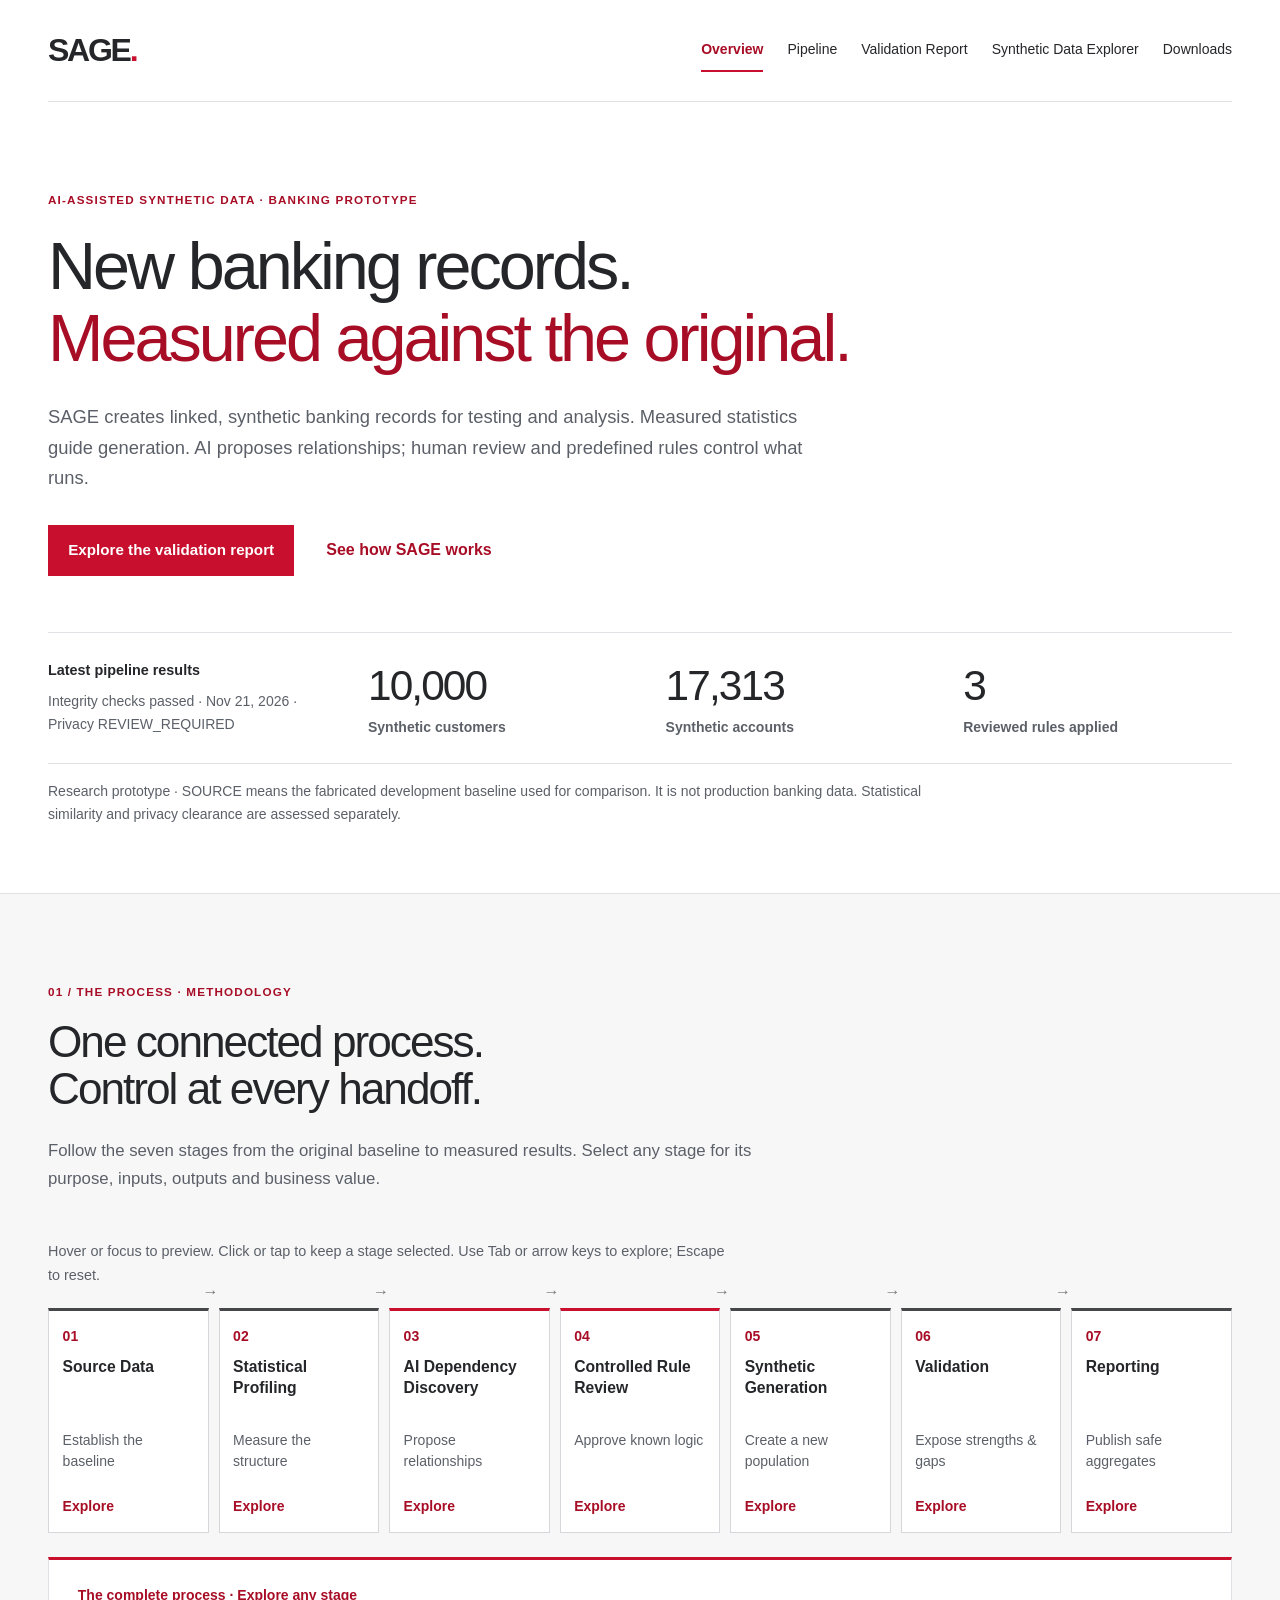
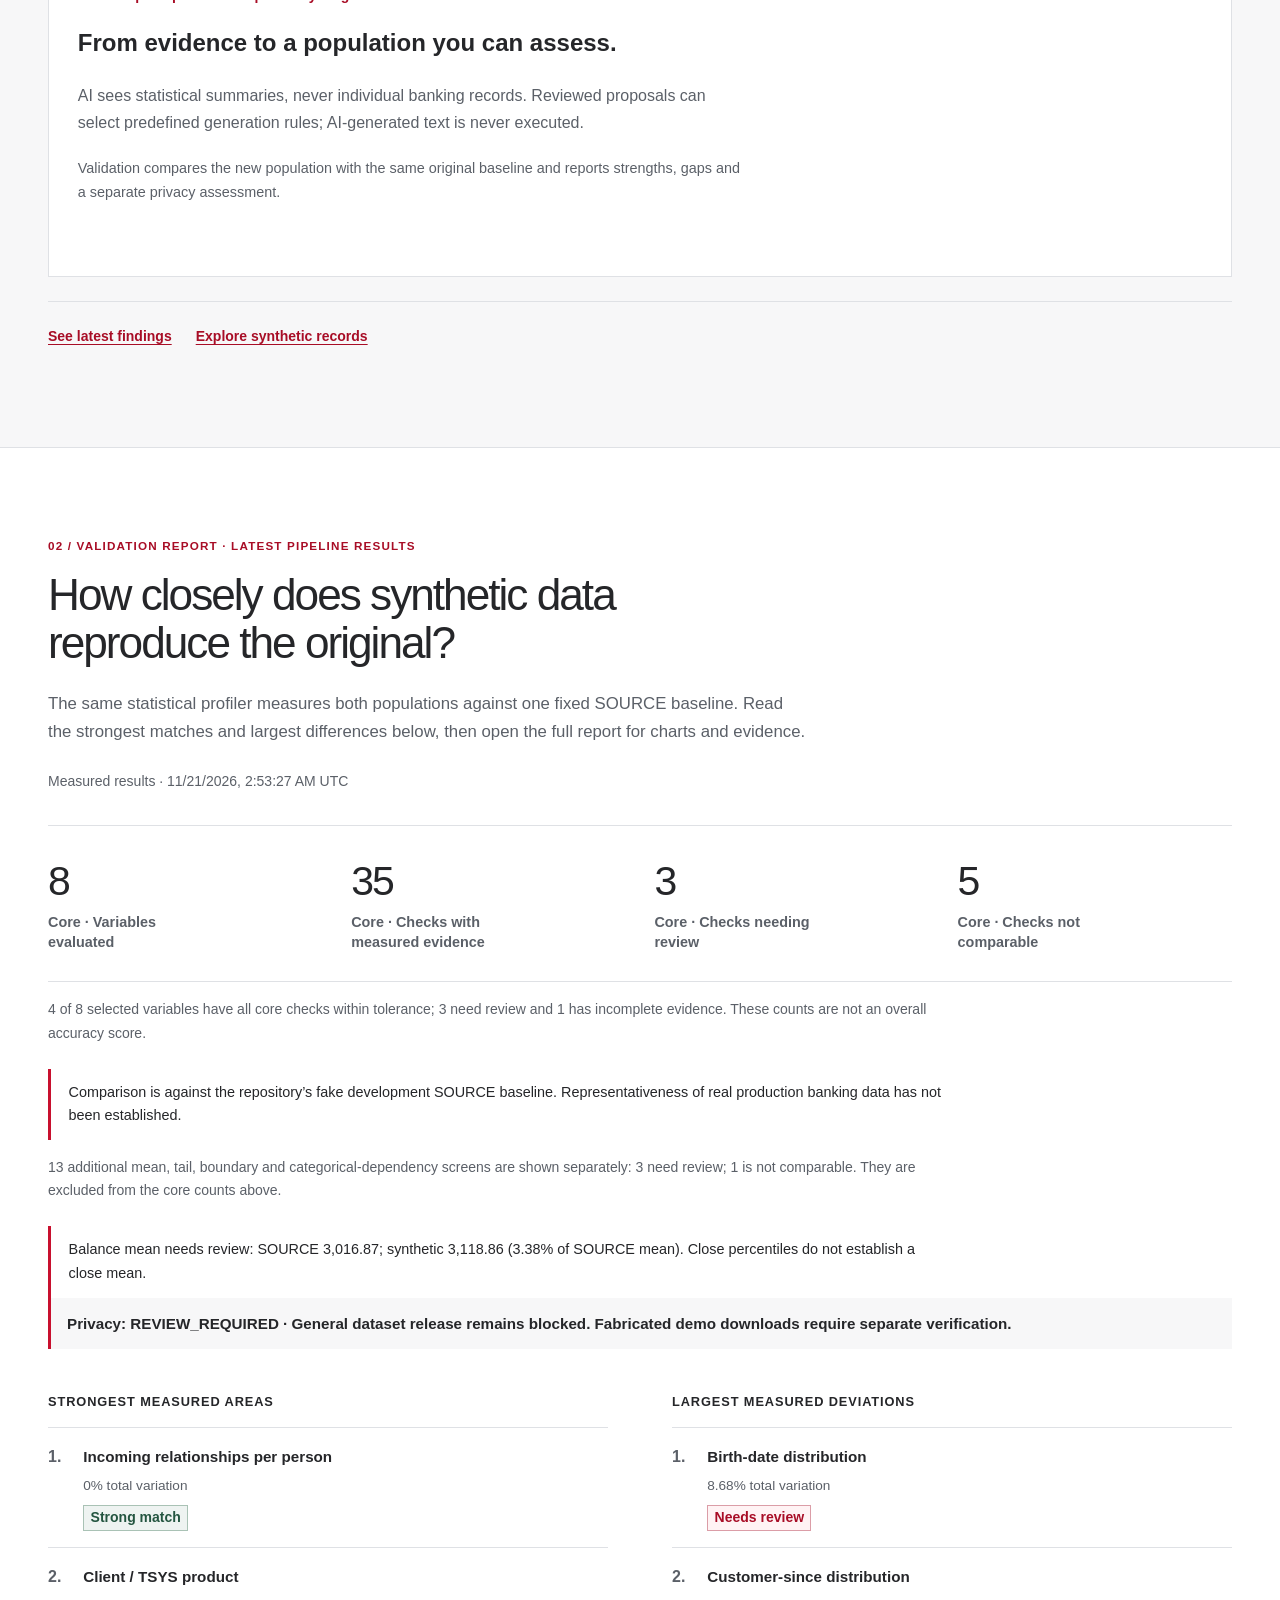
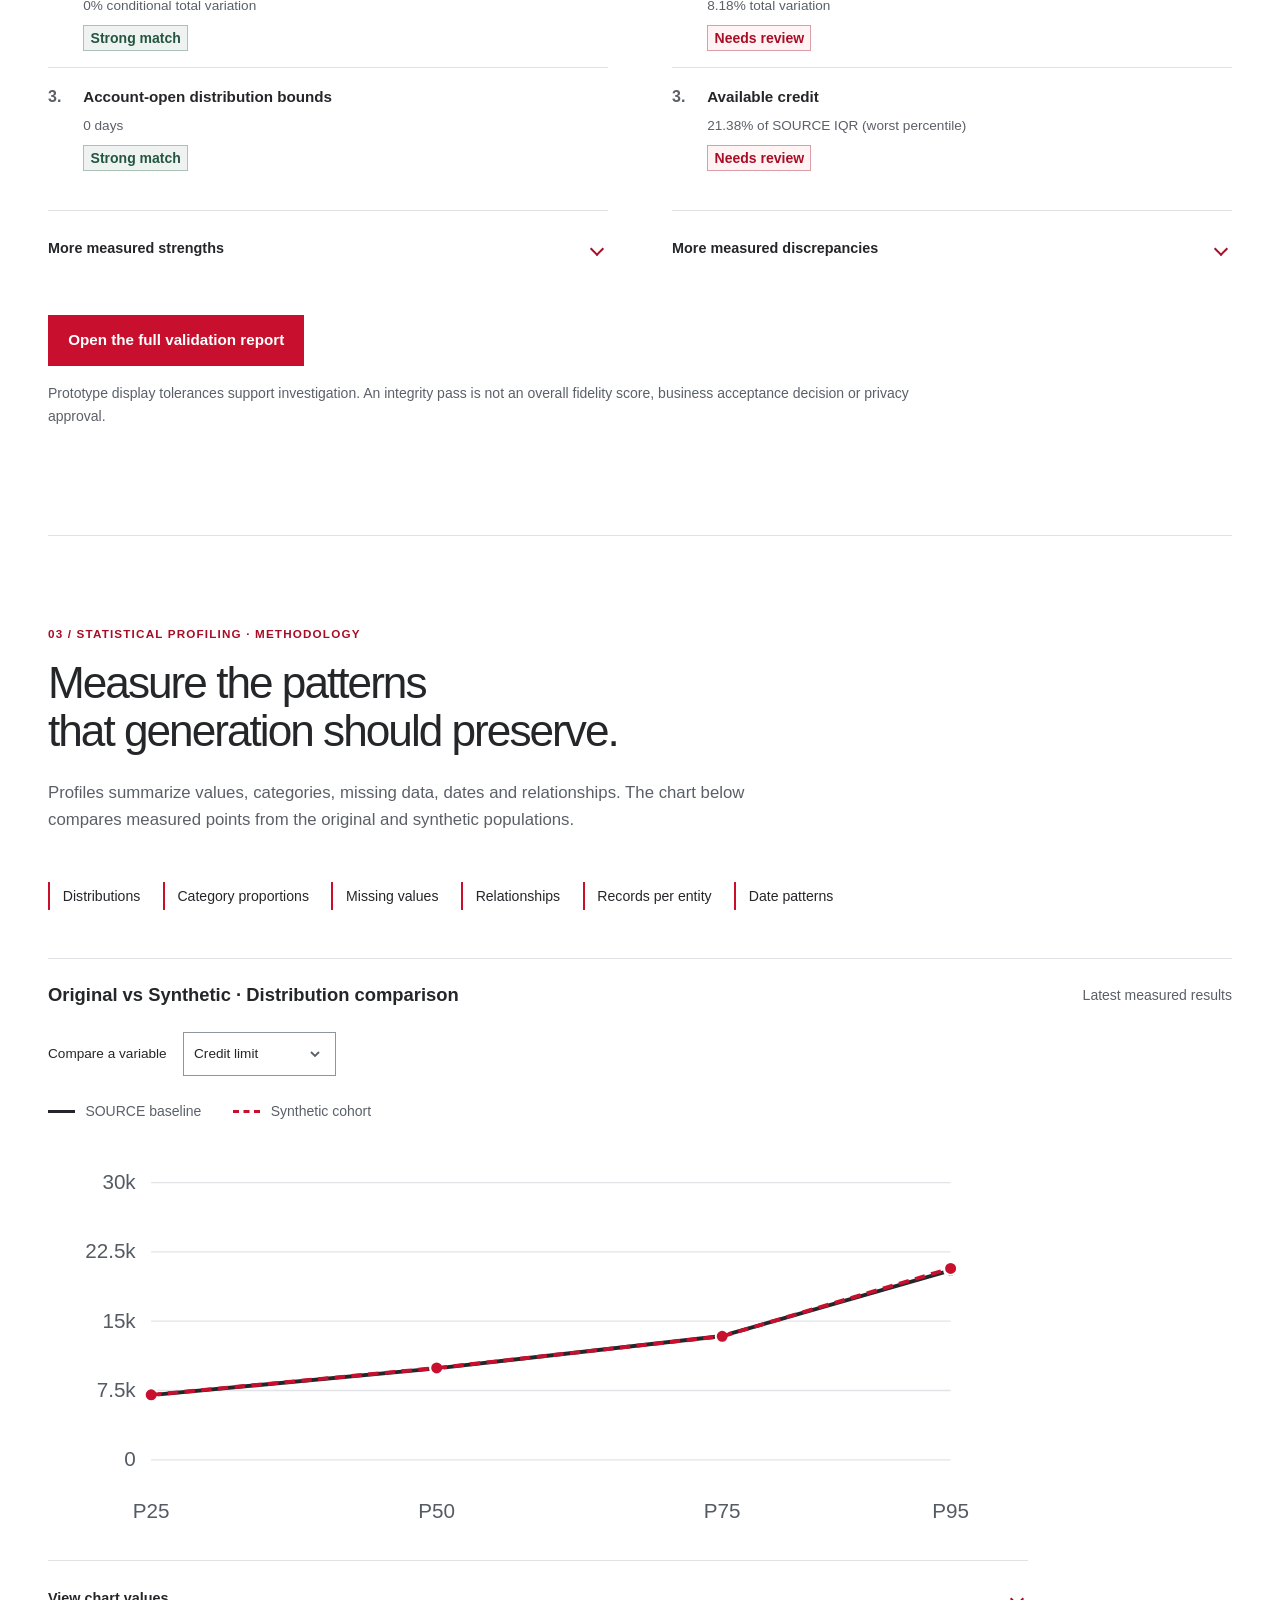
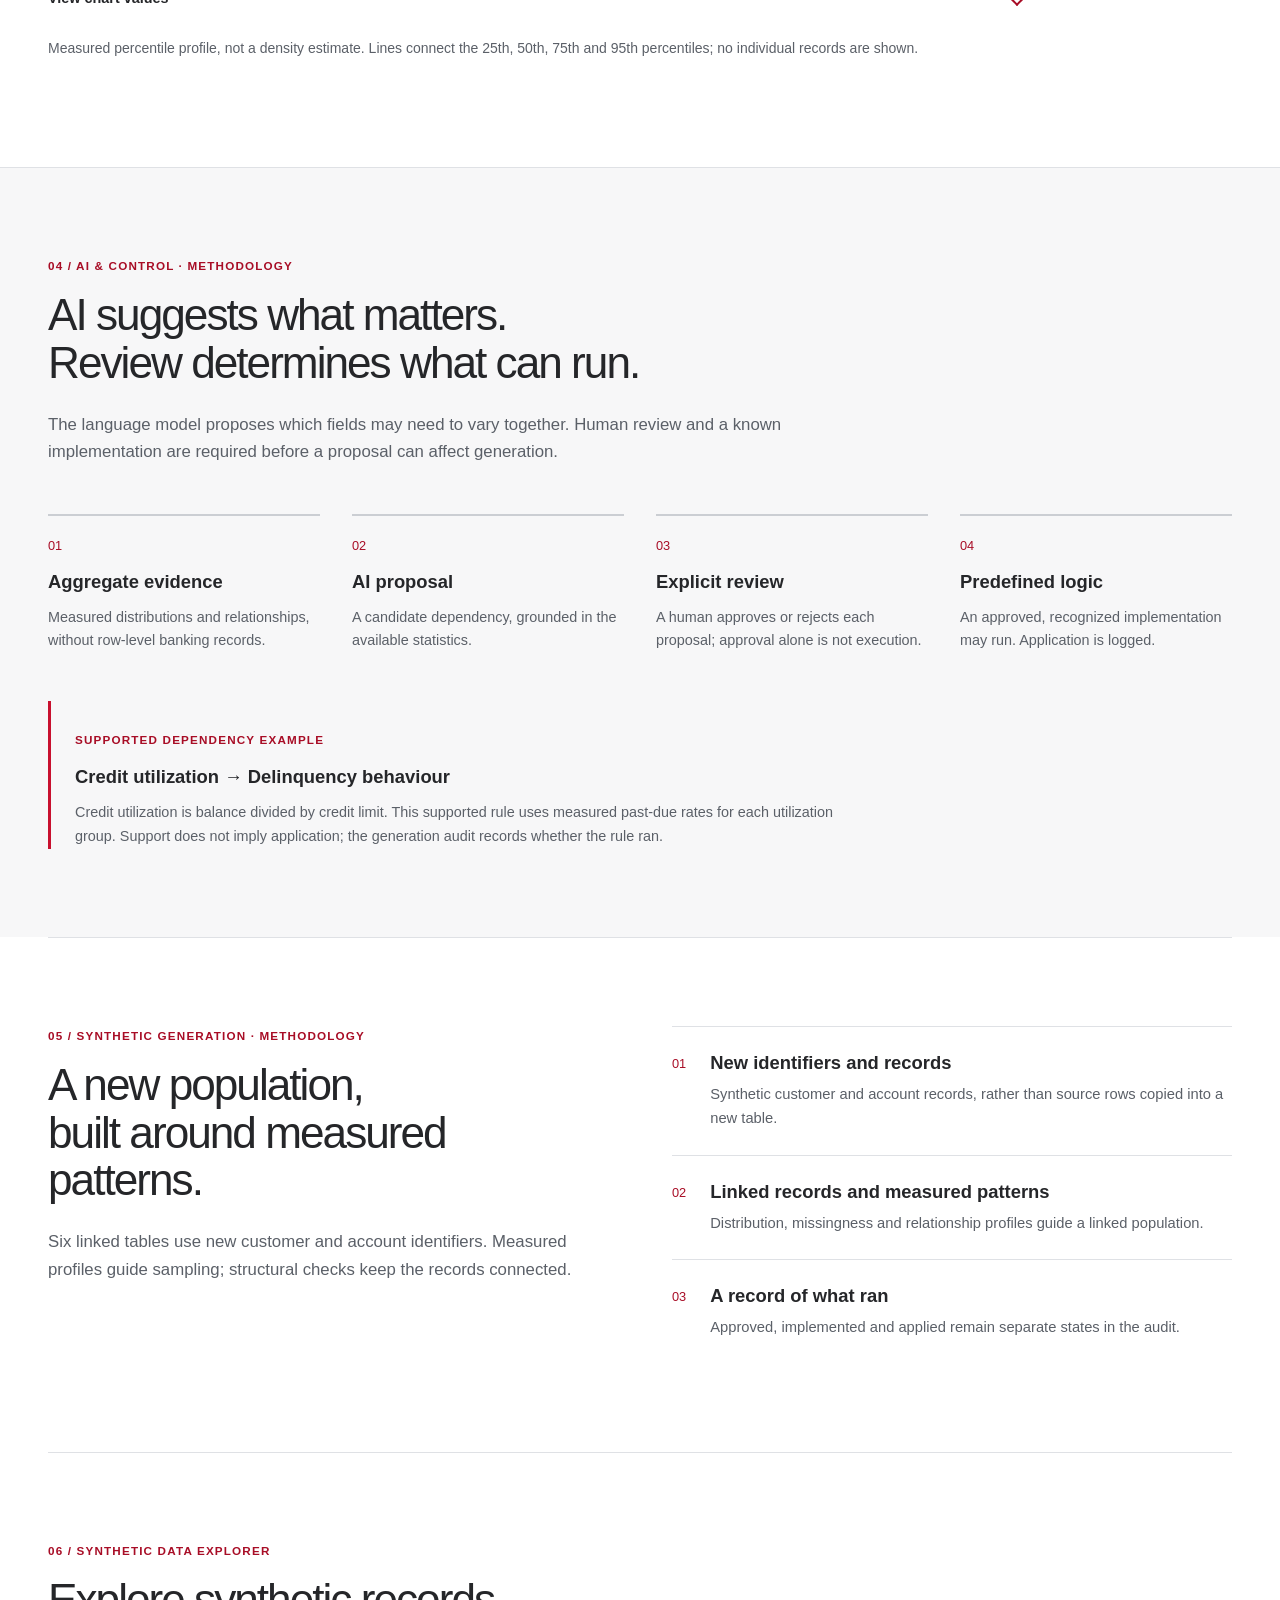
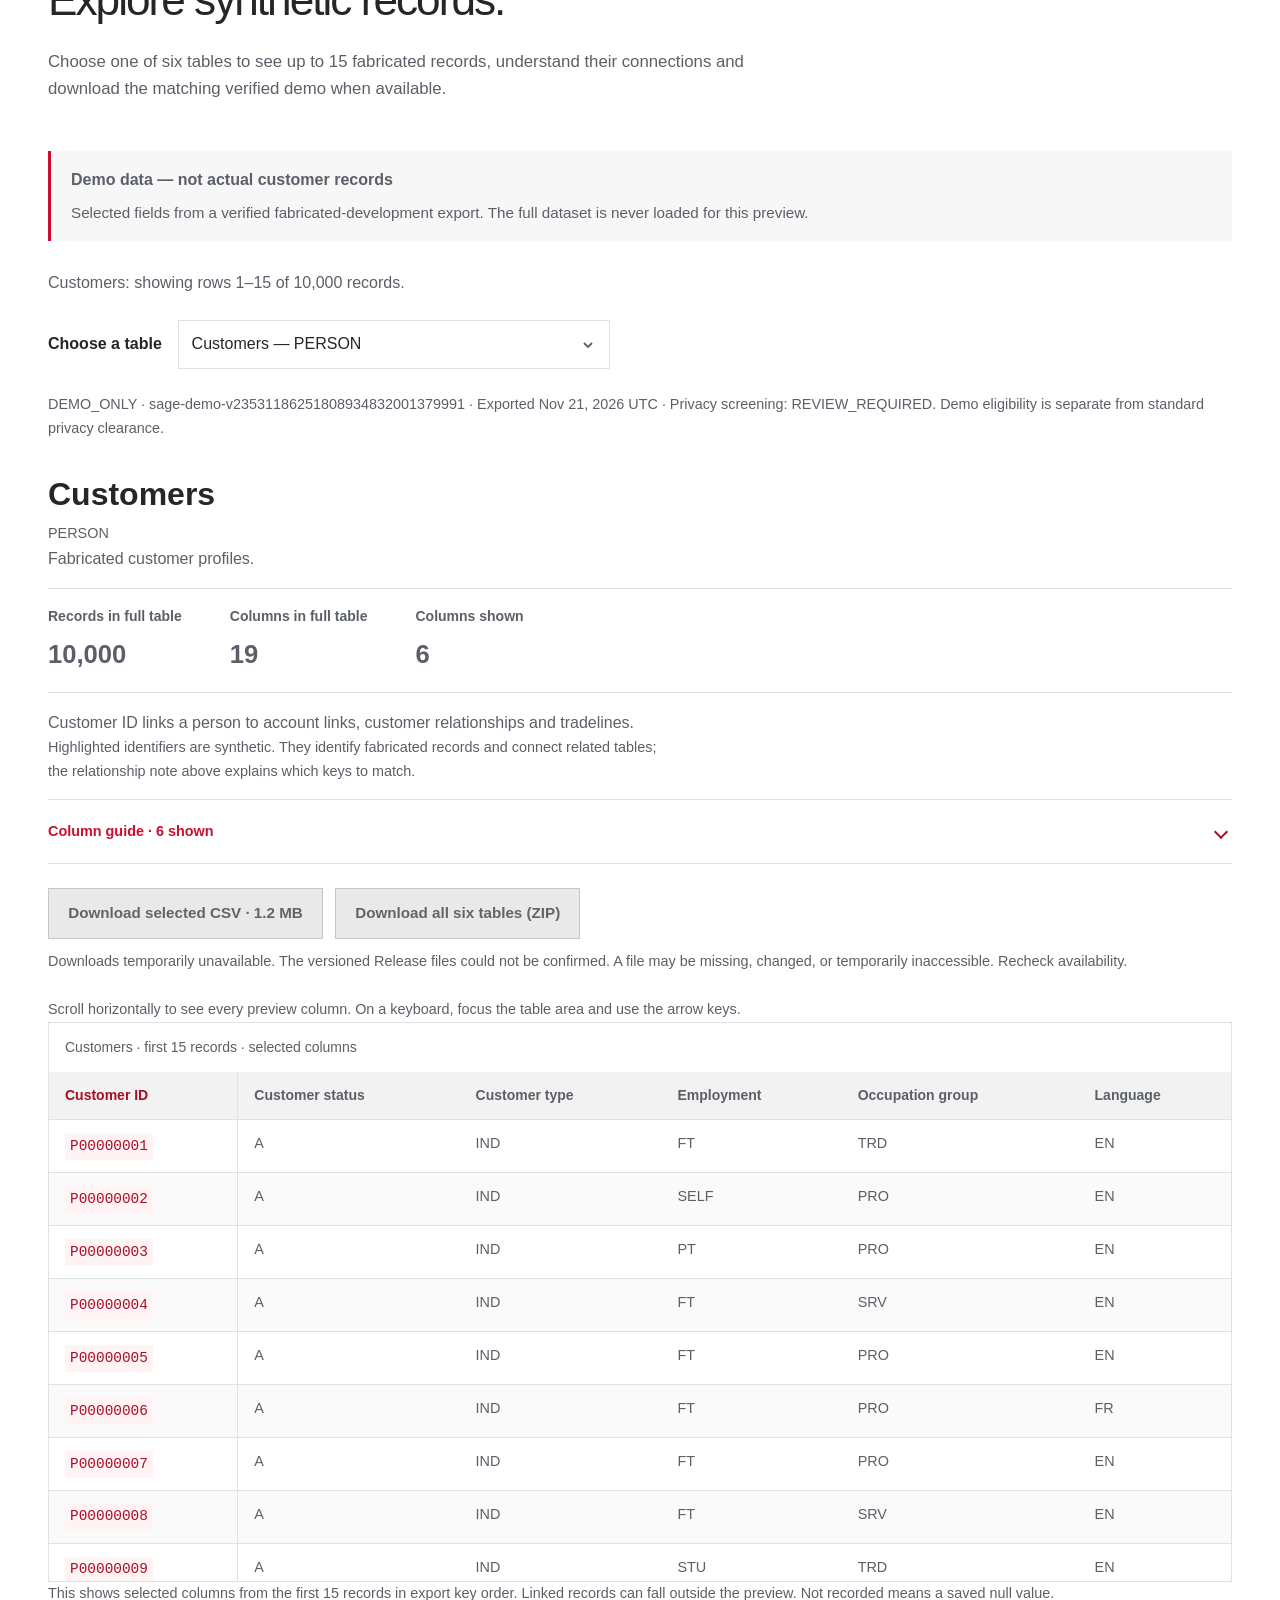
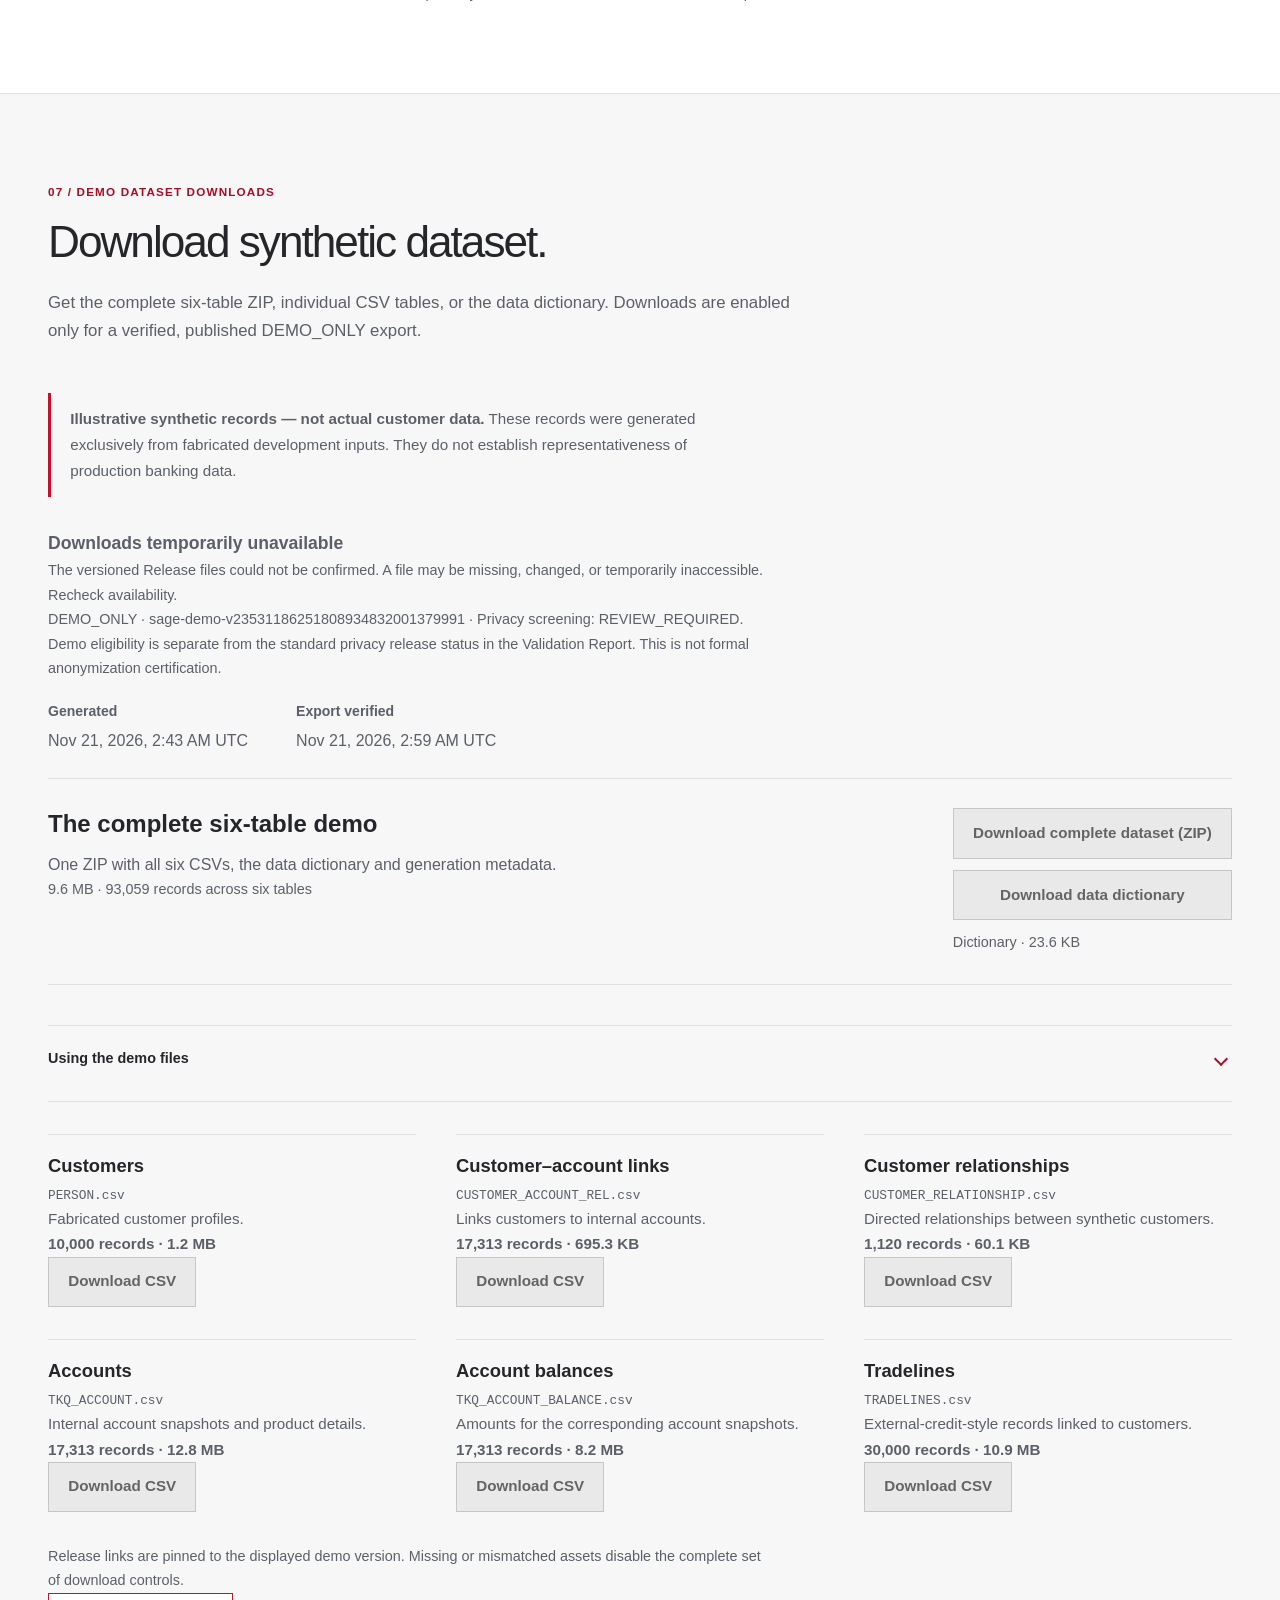
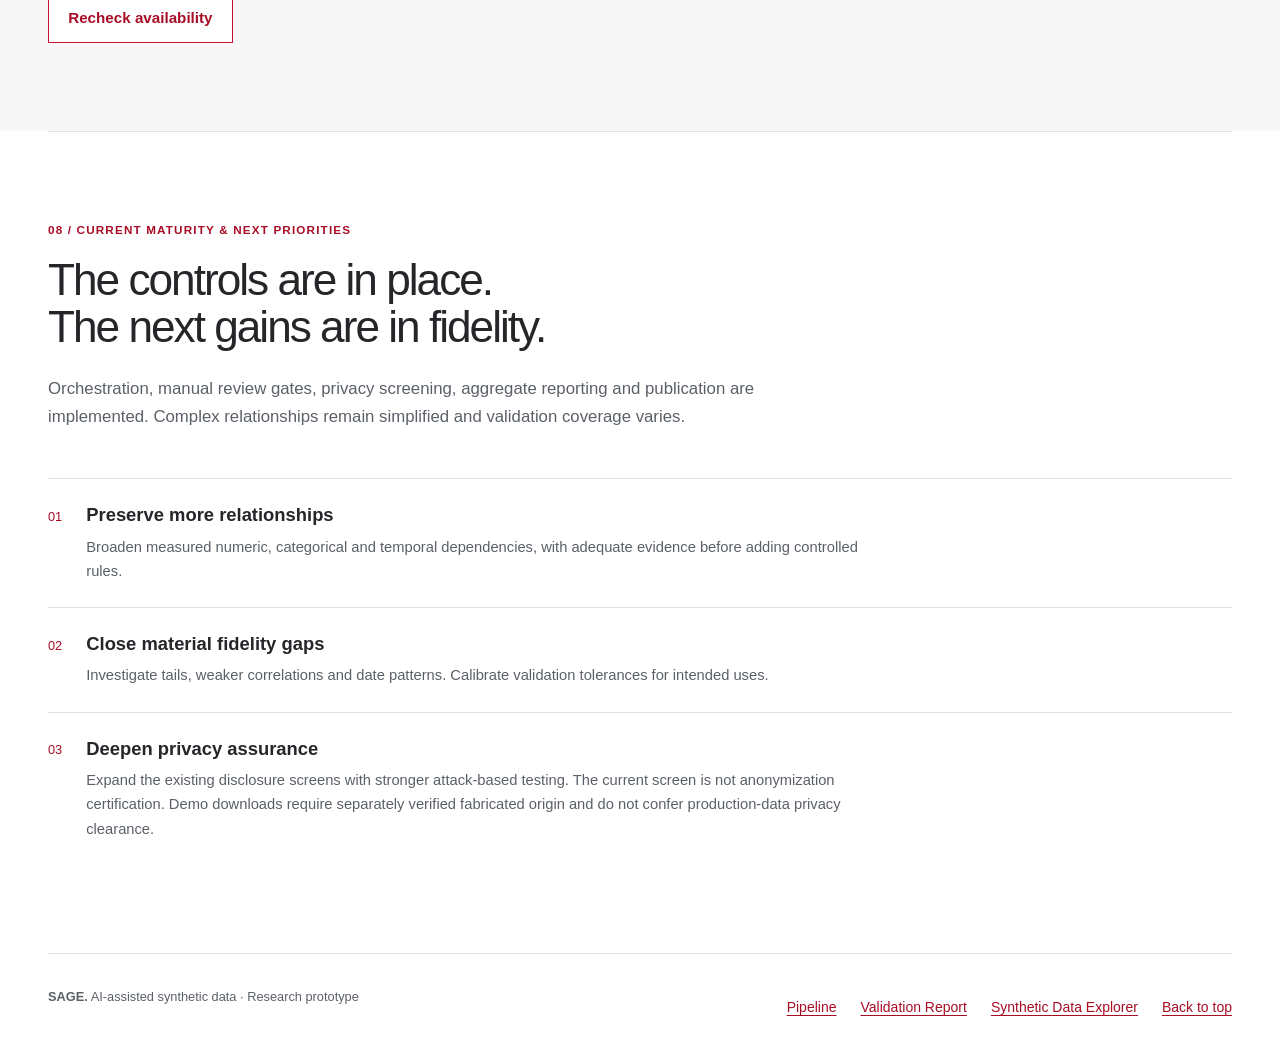
==== commit e46621c2: "Finalize verified demo downloads and package guidance" ====
--- a/docs/index.html
+++ b/docs/index.html
@@ -4,9 +4,9 @@
 <meta charset="utf-8"><meta name="viewport" content="width=device-width, initial-scale=1">
 <meta name="description" content="SAGE: AI-assisted synthetic banking data, controlled by review and tested against measured source statistics.">
 <meta name="theme-color" content="#c8102e"><title>SAGE — Synthetic data. Measured confidence.</title>
-<link rel="stylesheet" href="styles.css?v=ux-review-2">
+<link rel="stylesheet" href="styles.css?v=demo-final-1">
 <script src="records-config.js?v=records-4" defer></script><script src="records.js?v=records-explorer-1" defer></script>
-  <script src="downloads.js?v=records-explorer-1" defer></script>
+  <script src="downloads.js?v=demo-final-1" defer></script>
 <script src="validation-config.js?v=post-pilot-2" defer></script><script src="executive-viz.js?v=ux-review-2" defer></script><script src="results.js?v=post-pilot-2" defer></script><script src="validation.js?v=ux-review-2" defer></script><script src="showcase.js?v=ux-review-2" defer></script>
 </head>
 <body class="exec-page">
--- a/docs/styles.css
+++ b/docs/styles.css
@@ -1309,10 +1309,19 @@
 #download-dataset .download-file p { font-size: .95rem; line-height: 1.65; }
 #download-dataset .download-file .button { margin-top: auto; }
 #download-dataset .download-file-facts { font-weight: 600; font-variant-numeric: tabular-nums; }
+#download-dataset .download-facts { display: flex; flex-wrap: wrap; gap: 1rem 3rem; margin-top: 1.2rem; }
+#download-dataset .download-facts dt { font-size: .875rem; color: var(--muted); margin-bottom: .3rem; }
+#download-dataset .download-facts dd { margin: 0; font-size: 1rem; font-variant-numeric: tabular-nums; }
+#download-dataset .download-guide { margin: 0 0 2rem; padding-block: .4rem 1rem; border-block: 1px solid var(--line); }
+#download-dataset .download-guide > p { max-width: 85ch; margin-block: 1rem; }
+#download-dataset .download-guide dl { display: grid; grid-template-columns: repeat(2,minmax(0,1fr)); gap: 1.5rem 2.5rem; margin-block: 1.5rem; }
+#download-dataset .download-guide dt { font-weight: 600; margin-bottom: .4rem; }
+#download-dataset .download-guide dd { margin: 0; line-height: 1.65; }
 #download-dataset button:disabled { background: #e9e9e9; border-color: #c6c6c6; color: #646464; cursor: not-allowed; opacity: 1; }
 #download-dataset :is(a,button):focus-visible { outline: 3px solid var(--red); outline-offset: 3px; }
 @media (max-width:900px) { #download-dataset .download-files { grid-template-columns: repeat(2,minmax(0,1fr)); } }
 @media (max-width:650px) { #download-dataset .download-bundle, #download-dataset .download-files { grid-template-columns: minmax(0,1fr); } #download-dataset .download-bundle { gap: 1rem; } #download-dataset .download-bundle-actions .button { width: 100%; } }
+@media (max-width:650px) { #download-dataset .download-guide dl { grid-template-columns: minmax(0,1fr); } }
 .exec-page .quality-metrics { grid-template-columns: repeat(4,minmax(0,1fr)); }
 .exec-page .quality-metrics dt { font-size: .9rem; }
 .exec-page .report-nav a { font-size: .875rem; }
@@ -1384,6 +1393,8 @@
 @media (max-width:360px) { .exec-page .viz-axis { font-size: 40px; } }
 /* Executive reading path: findings first, detail on request. */
 .exec-page .report-nav { display: block; overflow: visible; white-space: normal; padding: .5rem 0 1rem; }
+/* A scripted section anchor announces context; control focus indicators remain visible. */
+.exec-page .report-section[tabindex="-1"]:focus { outline: none; }
 .report-primary-links, .report-evidence-links > div { display: flex; flex-wrap: wrap; gap: .3rem 1.8rem; }
 .report-primary-links a { font-weight: 600; }
 .report-evidence-links { margin-top: .4rem; border-top: 1px solid var(--line); }
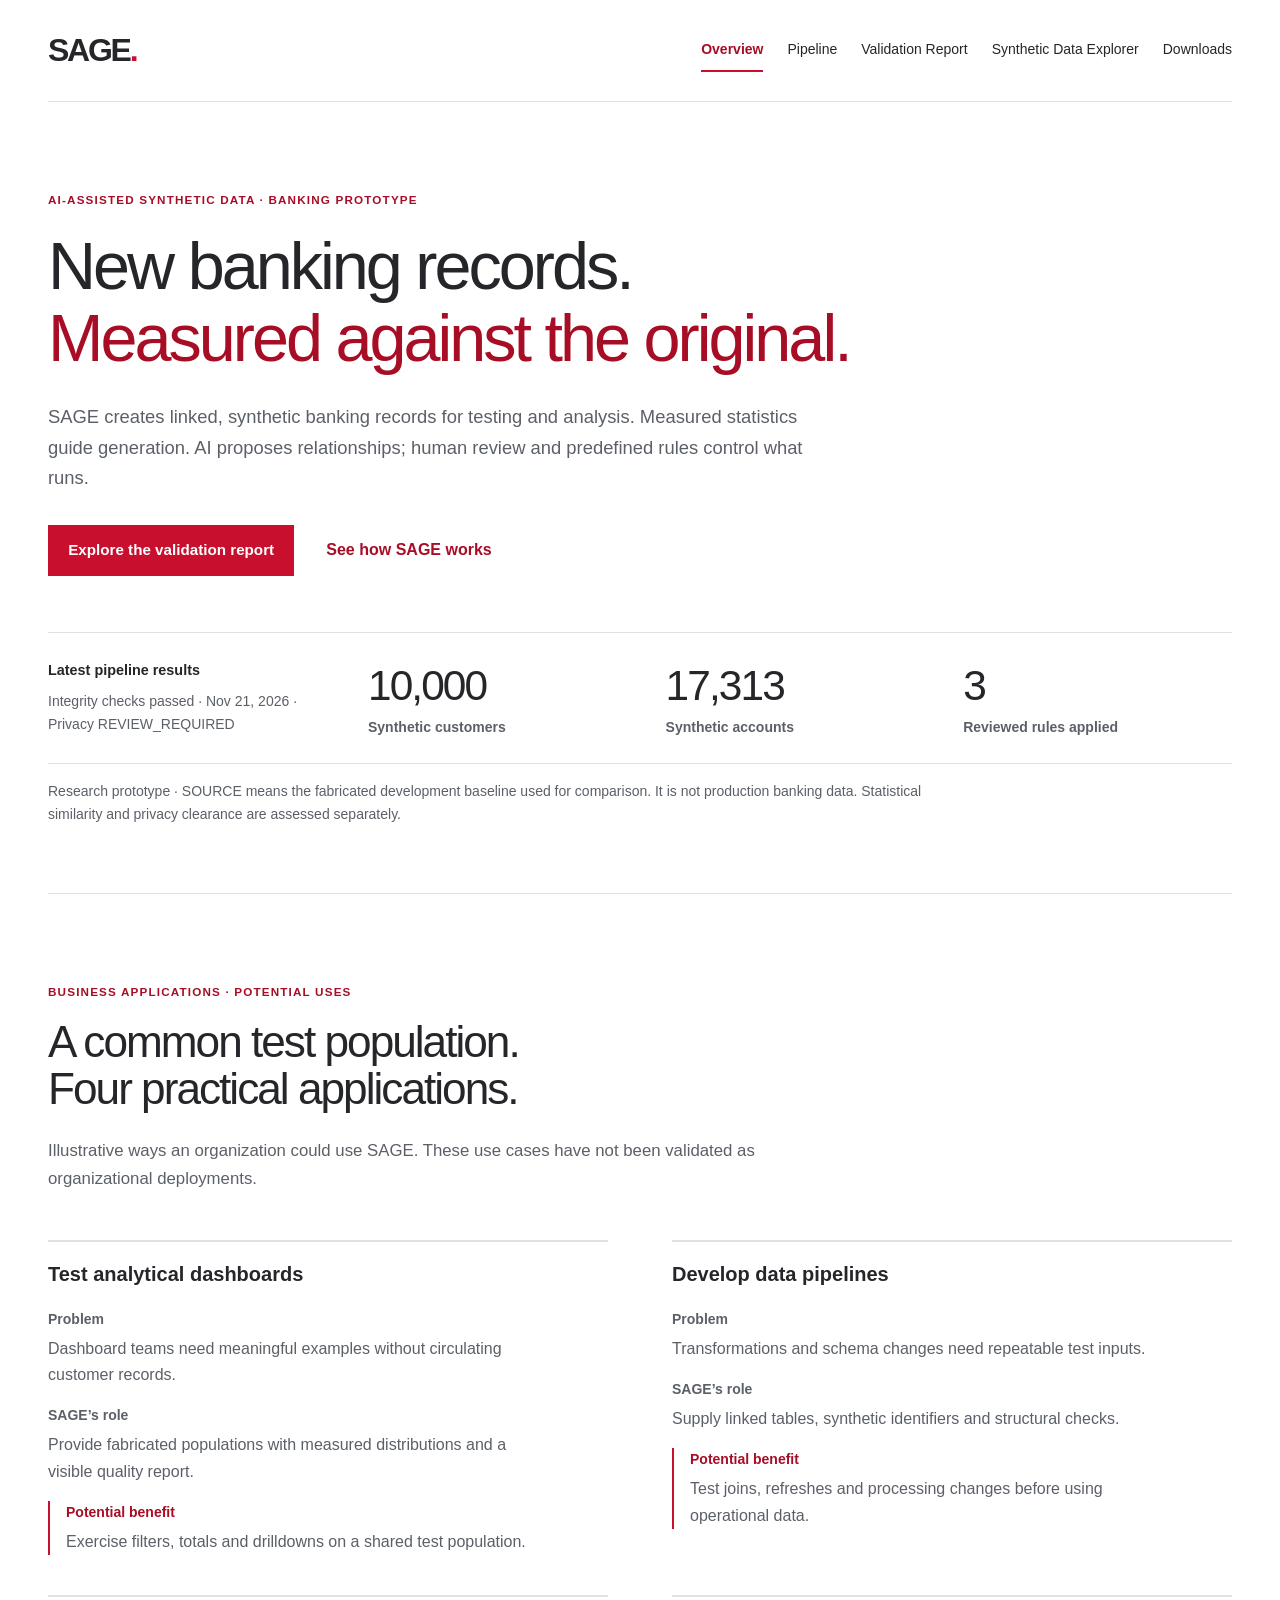
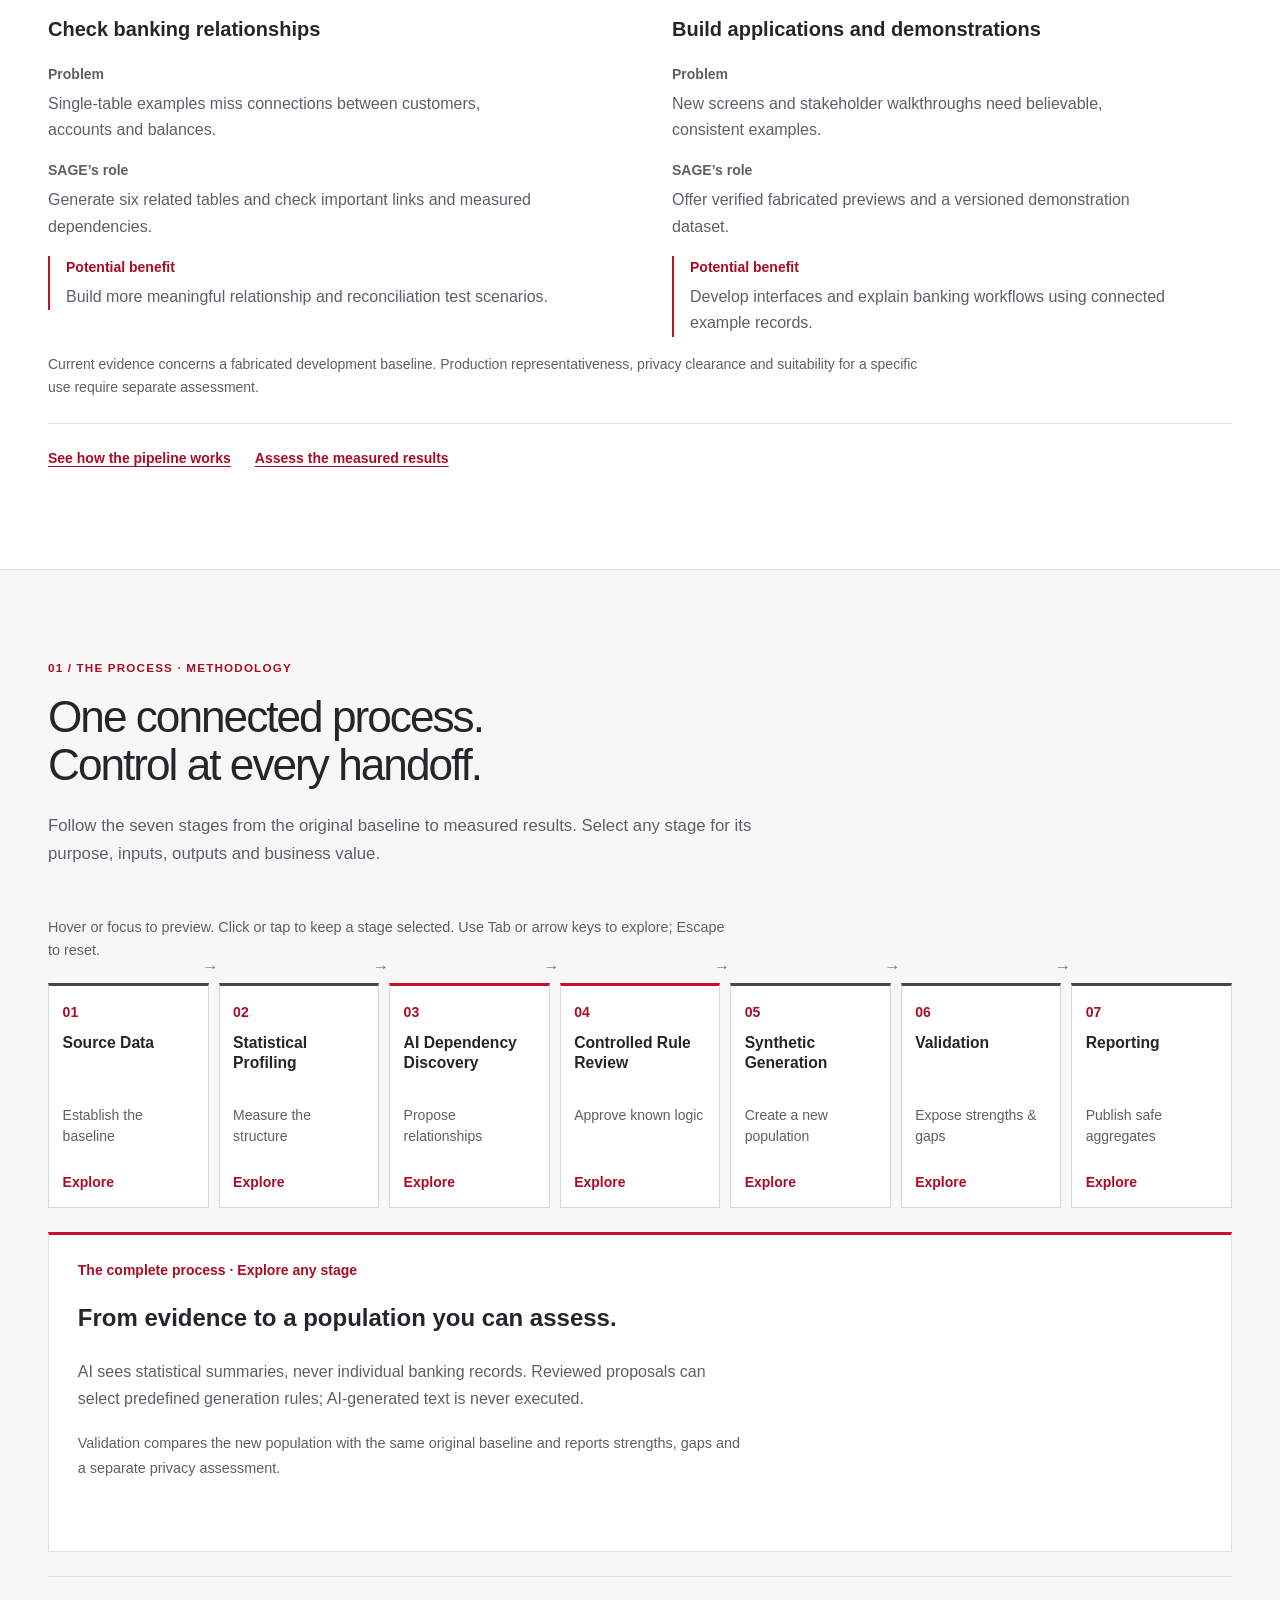
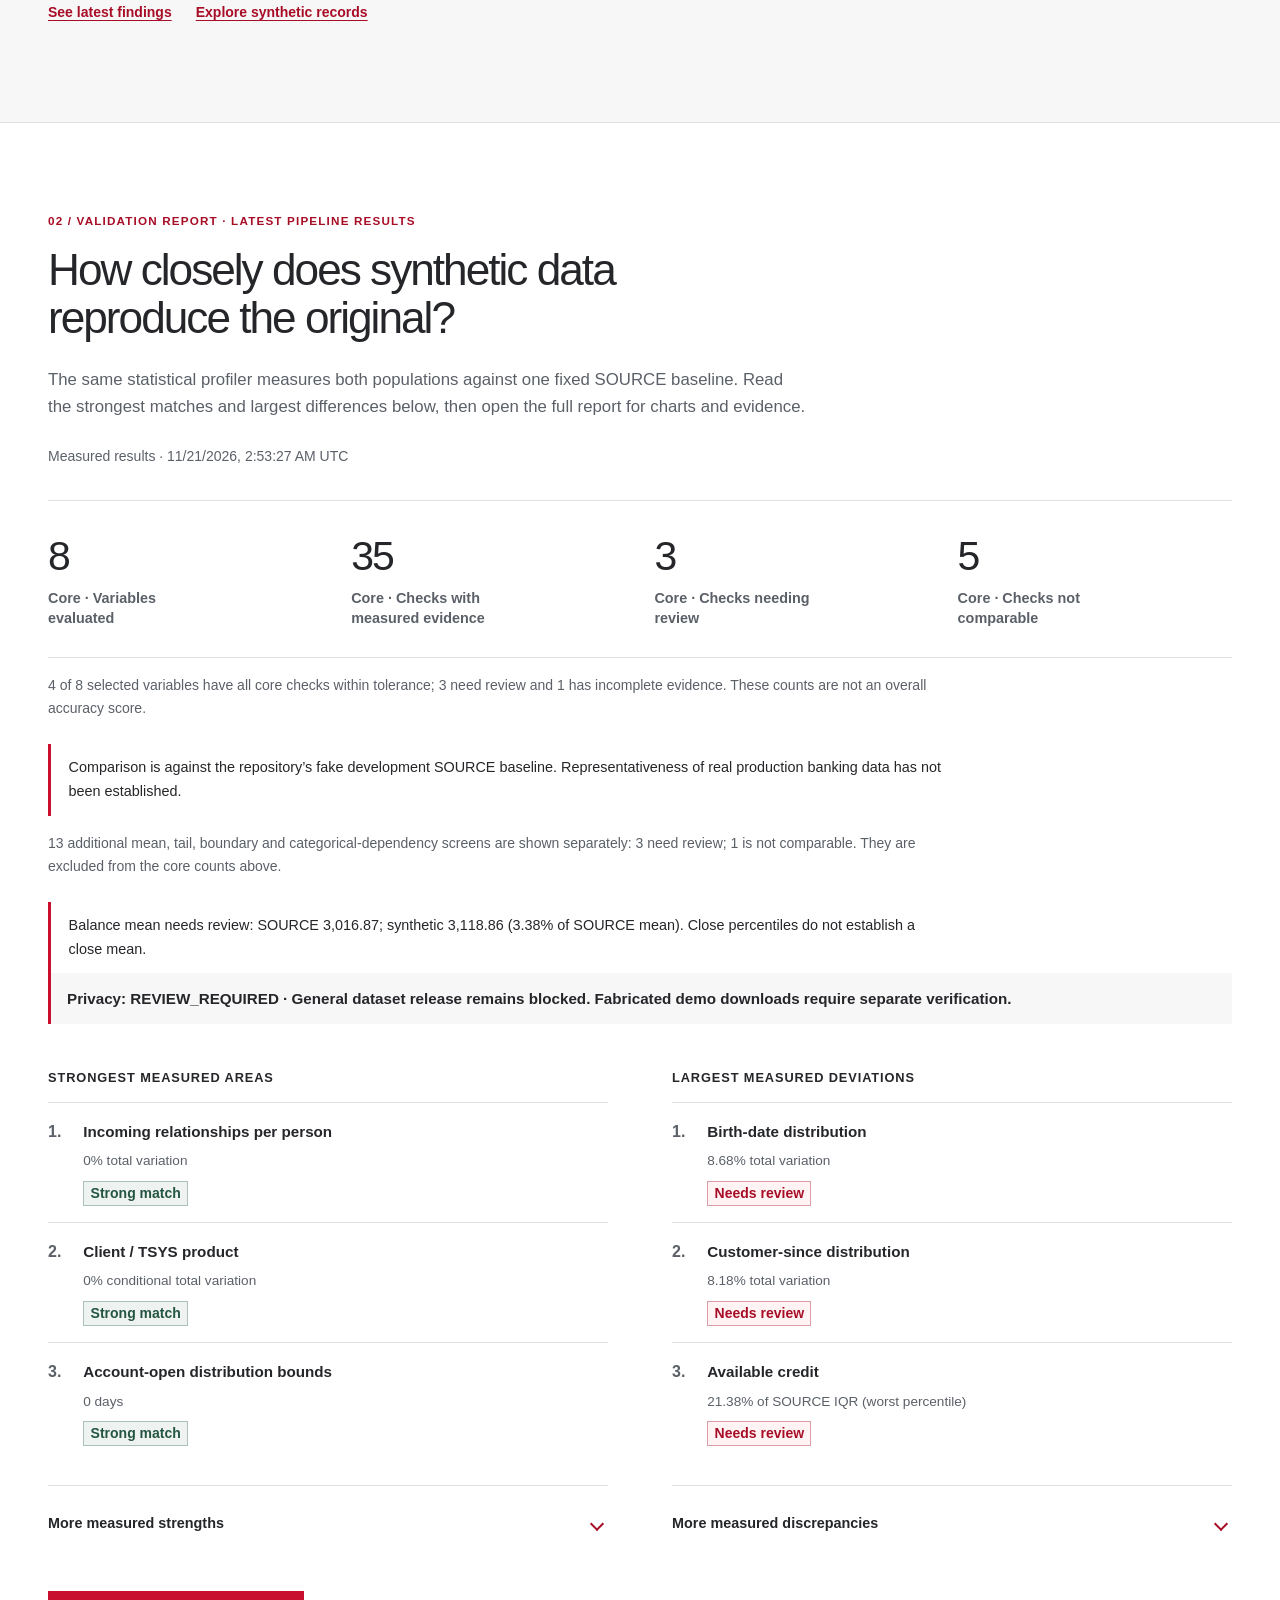
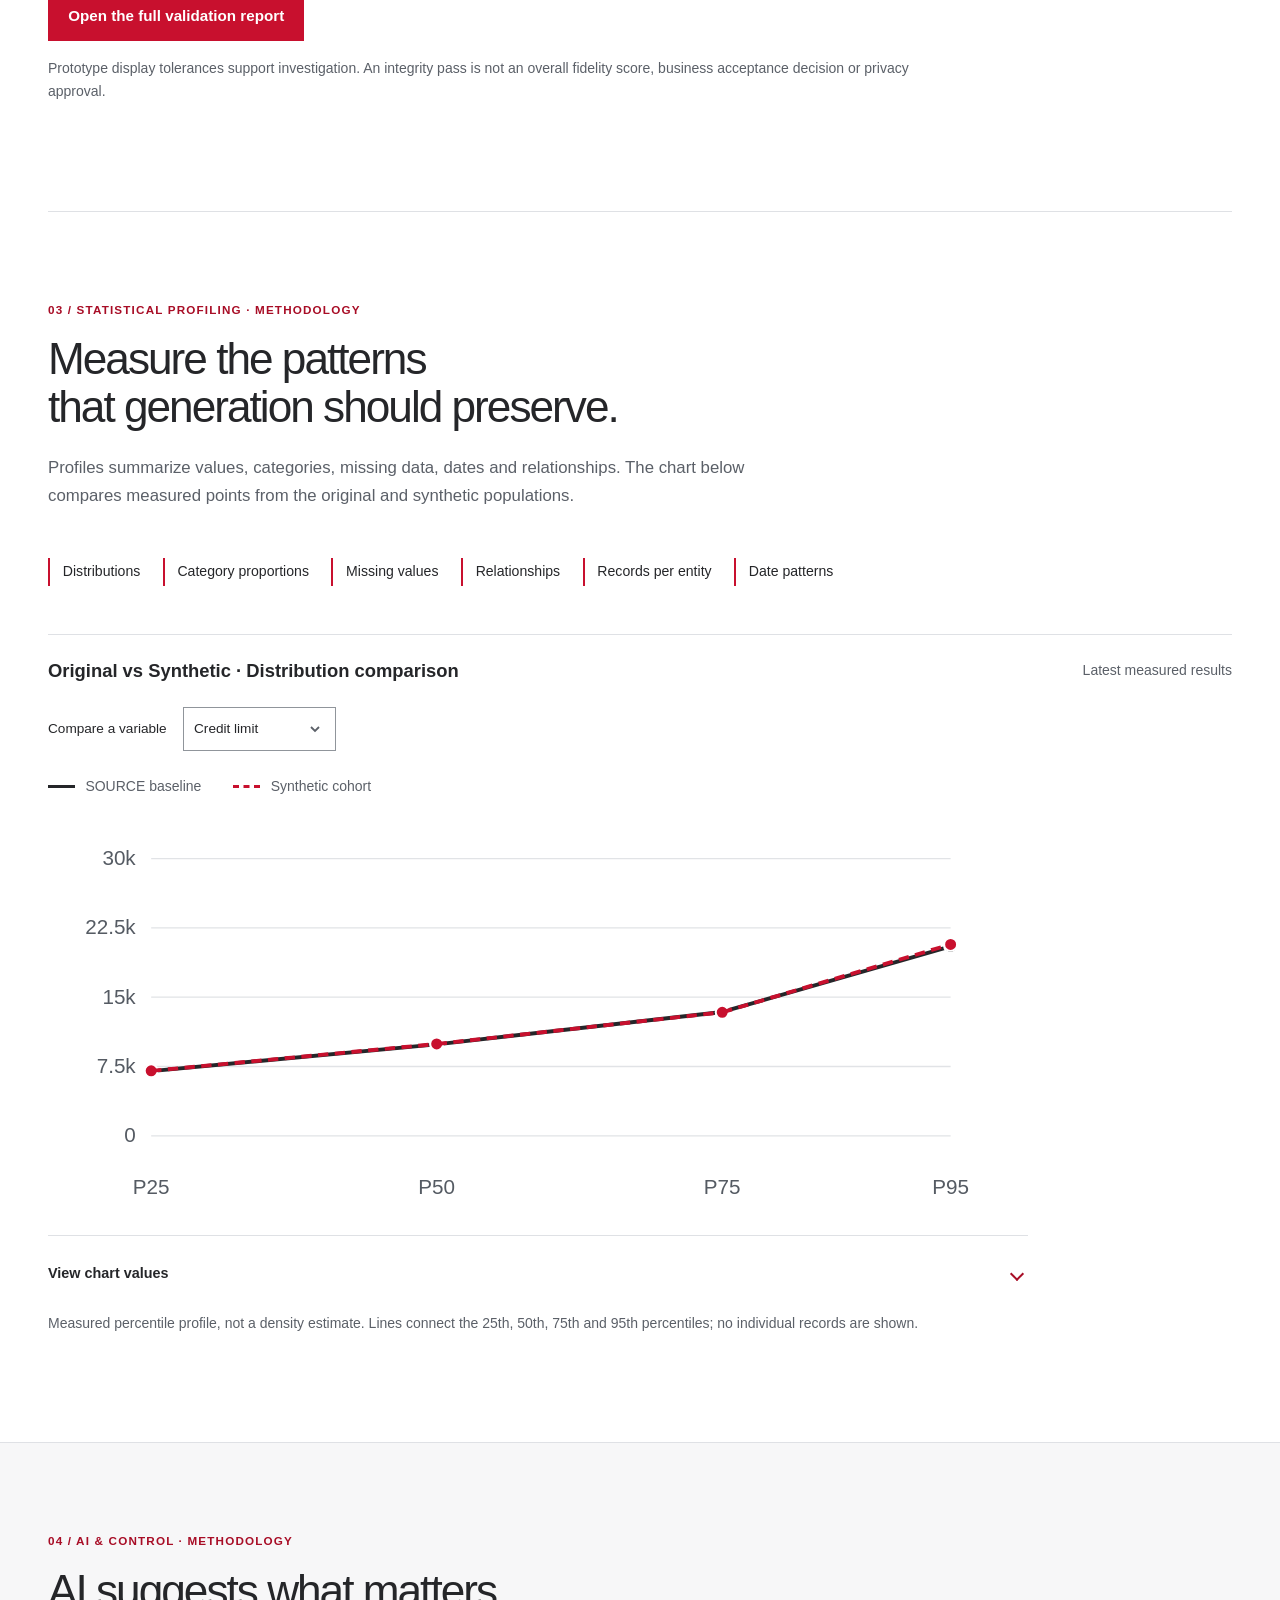
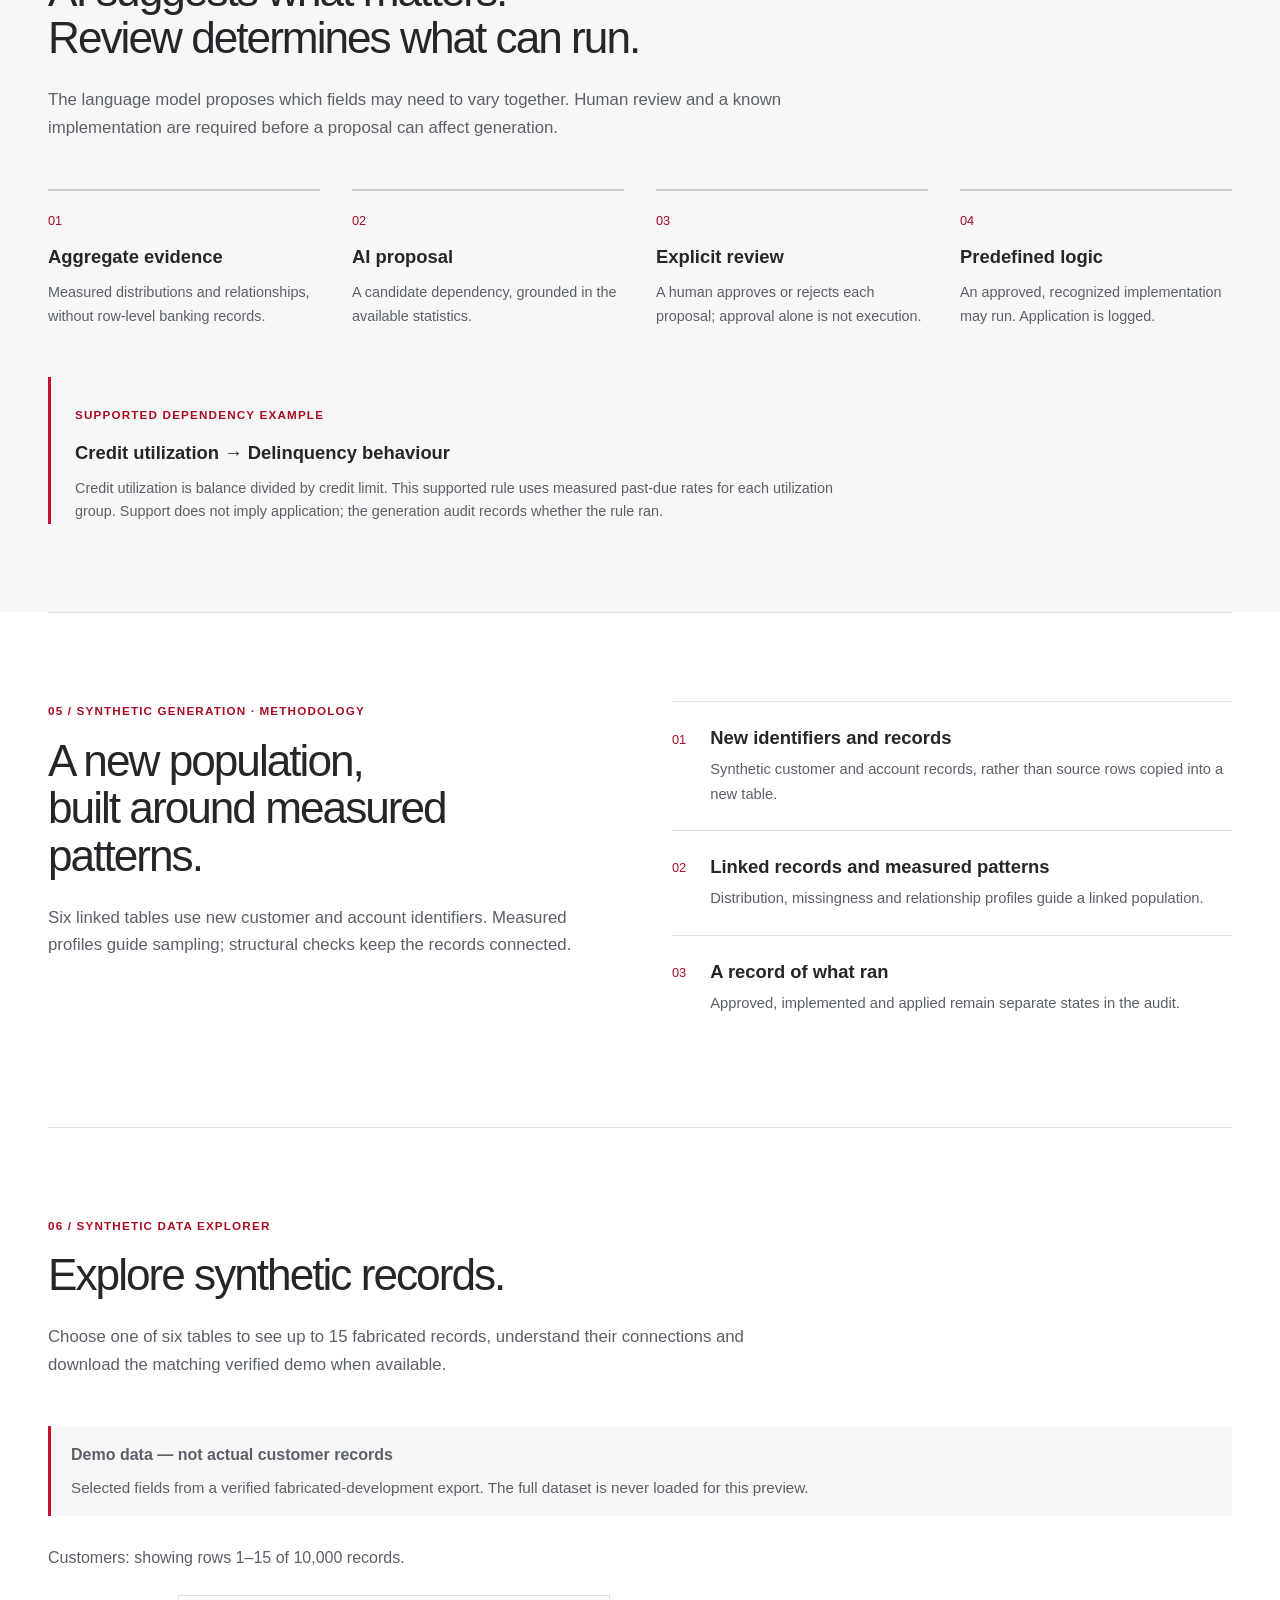
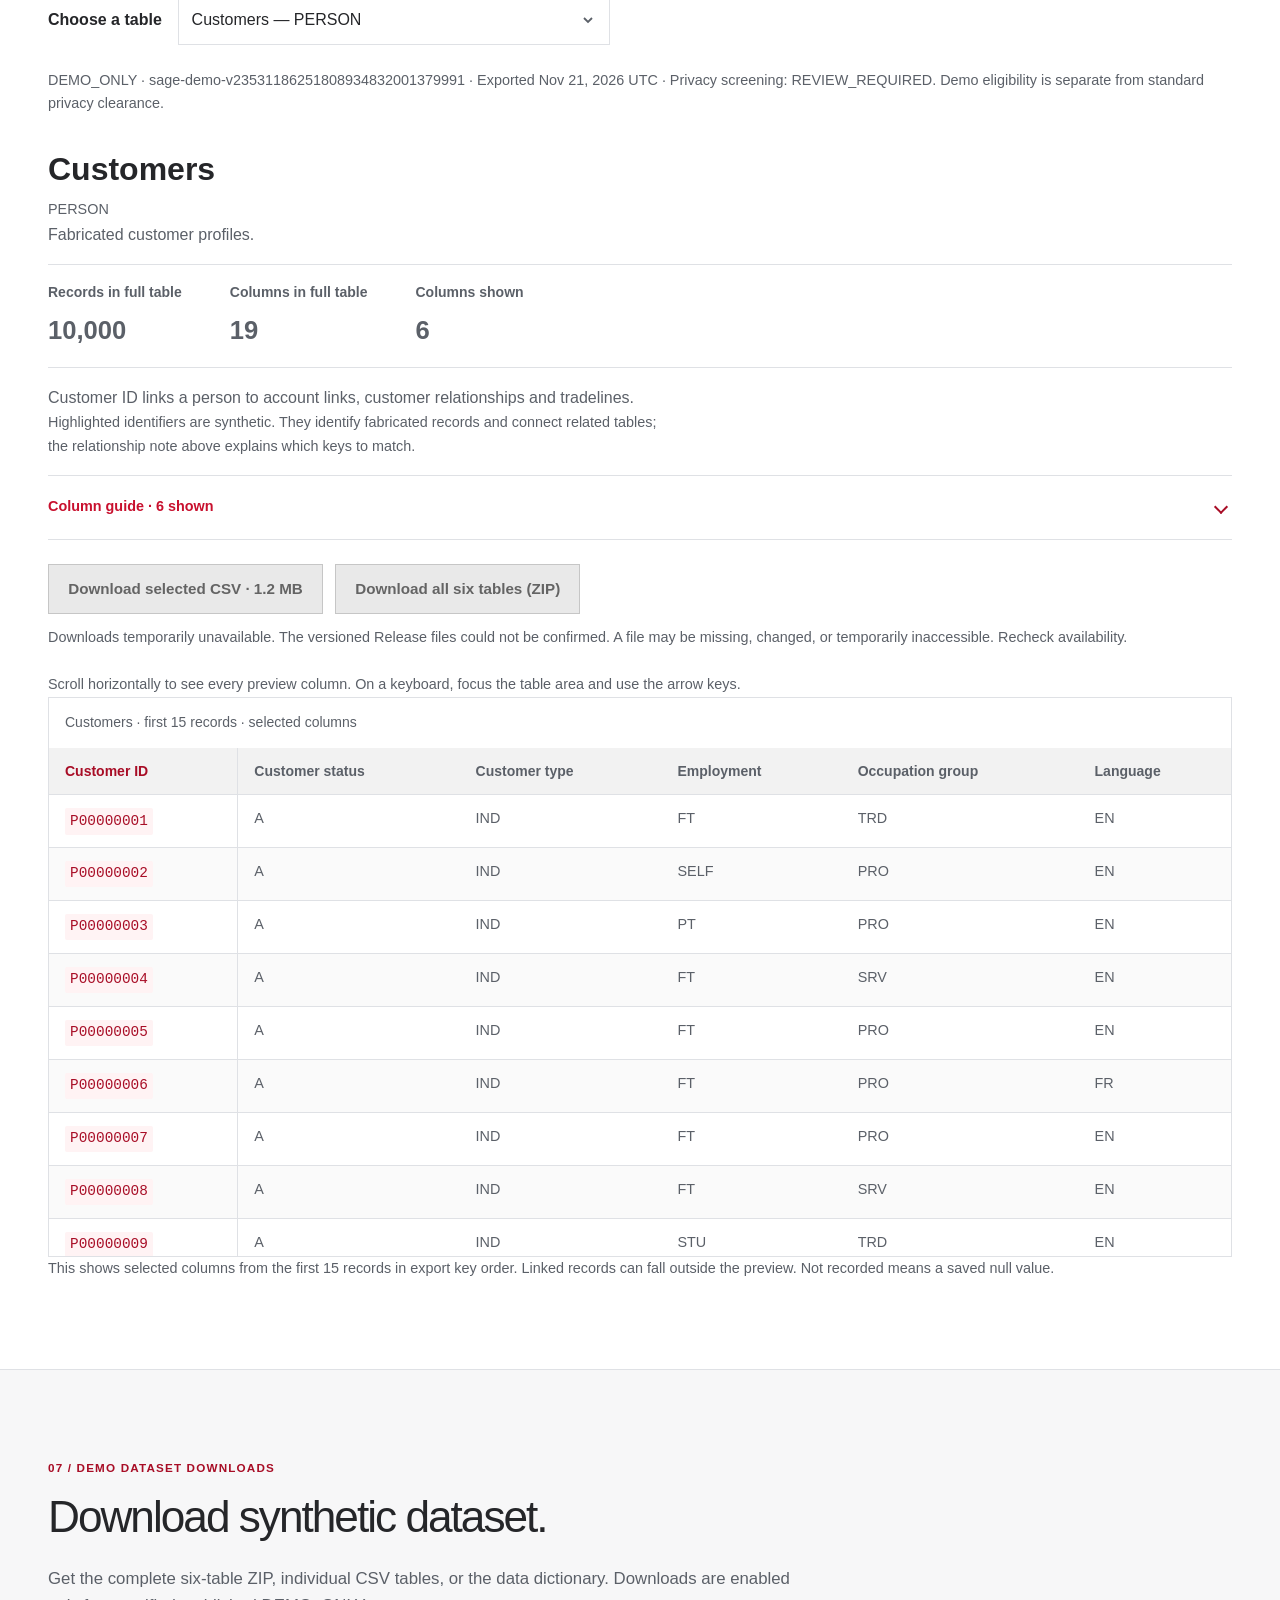
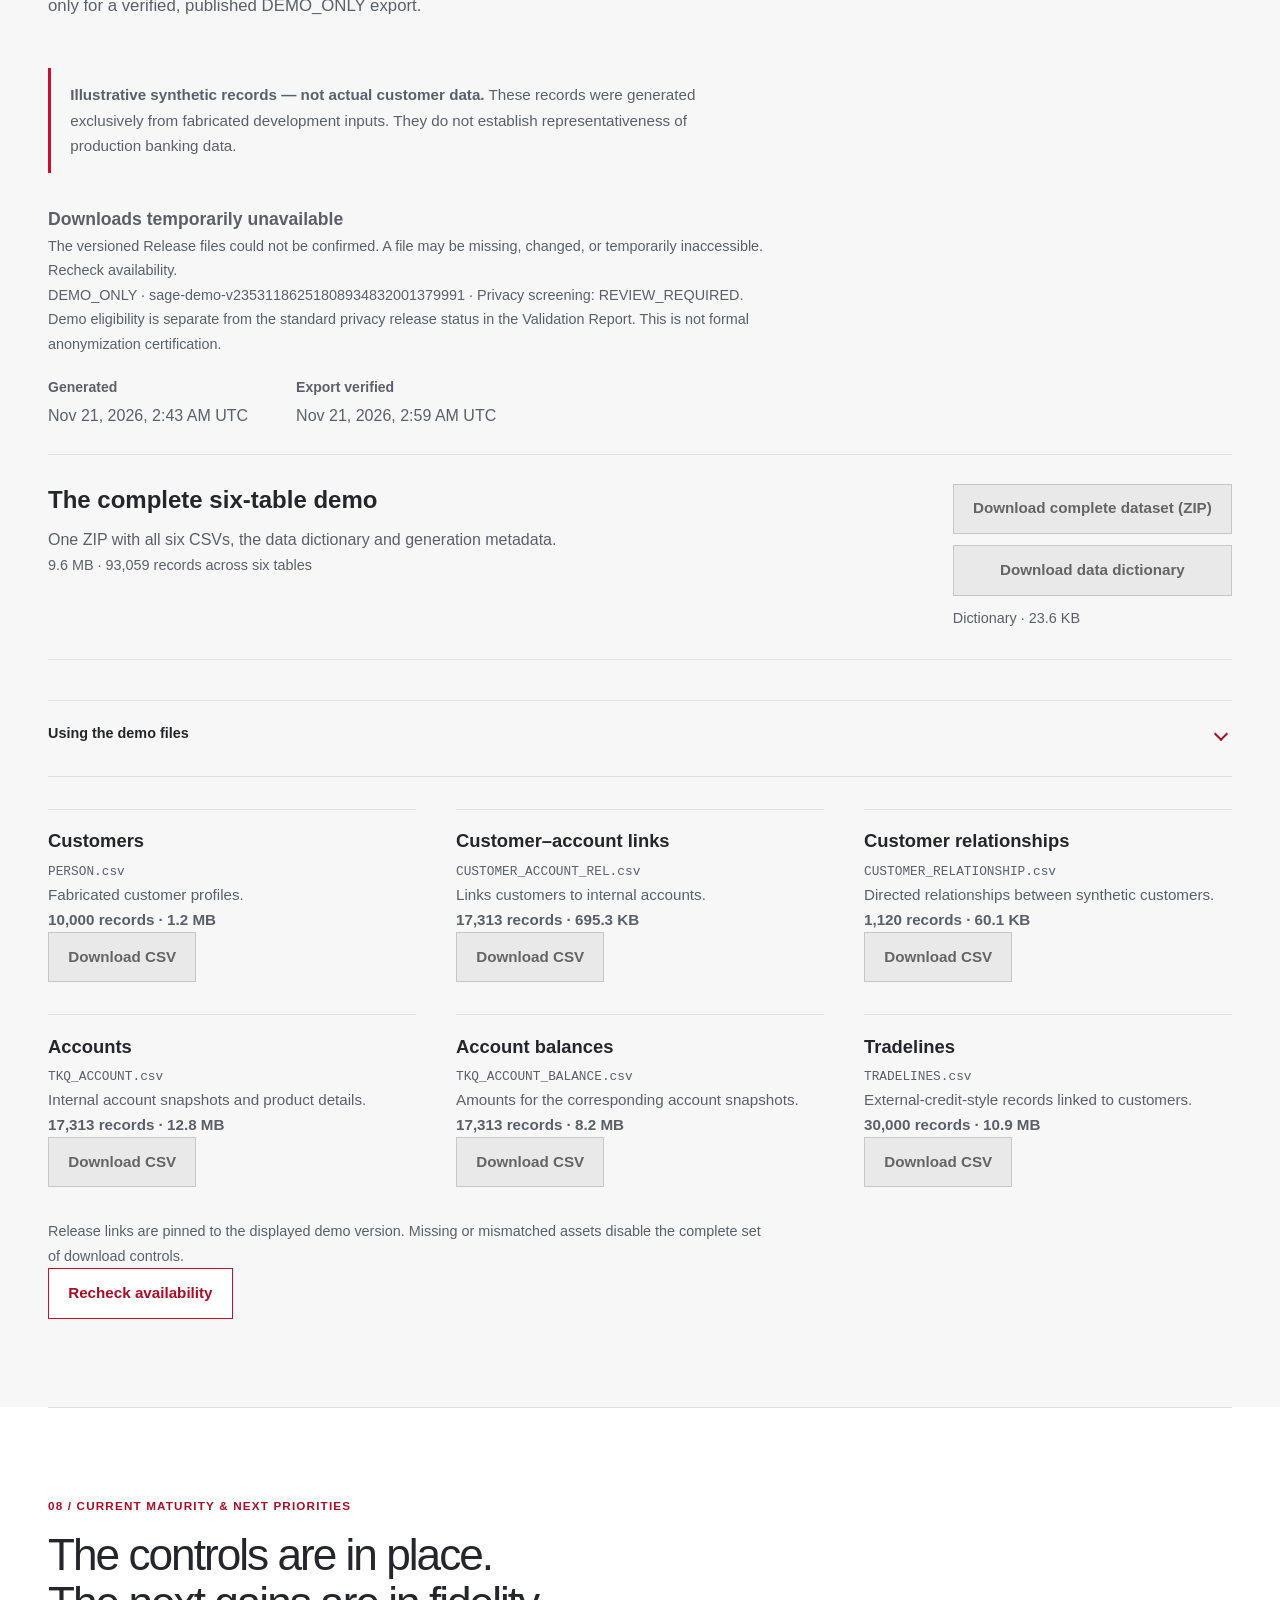
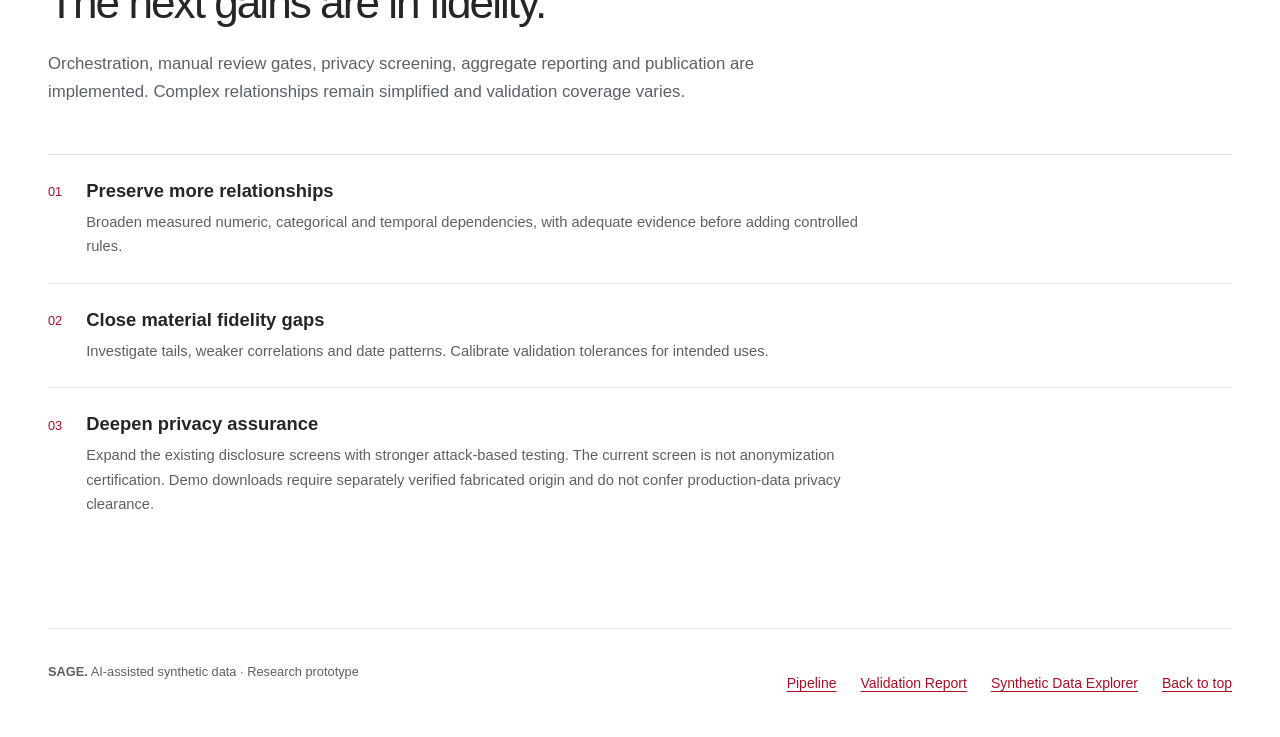
==== commit 36def277: "Add potential business applications to SAGE showcase" ====
--- a/docs/index.html
+++ b/docs/index.html
@@ -4,10 +4,10 @@
 <meta charset="utf-8"><meta name="viewport" content="width=device-width, initial-scale=1">
 <meta name="description" content="SAGE: AI-assisted synthetic banking data, controlled by review and tested against measured source statistics.">
 <meta name="theme-color" content="#c8102e"><title>SAGE — Synthetic data. Measured confidence.</title>
-<link rel="stylesheet" href="styles.css?v=demo-final-1">
+<link rel="stylesheet" href="styles.css?v=applications-1">
 <script src="records-config.js?v=records-4" defer></script><script src="records.js?v=records-explorer-1" defer></script>
   <script src="downloads.js?v=demo-final-1" defer></script>
-<script src="validation-config.js?v=post-pilot-2" defer></script><script src="executive-viz.js?v=ux-review-2" defer></script><script src="results.js?v=post-pilot-2" defer></script><script src="validation.js?v=ux-review-2" defer></script><script src="showcase.js?v=ux-review-2" defer></script>
+<script src="validation-config.js?v=post-pilot-2" defer></script><script src="executive-viz.js?v=ux-review-2" defer></script><script src="results.js?v=post-pilot-2" defer></script><script src="validation.js?v=findings-review-1" defer></script><script src="showcase.js?v=ux-review-2" defer></script>
 </head>
 <body class="exec-page">
 <a class="skip-link" href="#main">Skip to content</a>
@@ -19,6 +19,33 @@
 <div class="exec-actions"><a class="button button-primary" href="validation.html">Explore the validation report</a><a class="text-link" href="#process">See how SAGE works</a></div>
 <div class="hero-result-strip" aria-label="Latest measured generation"><p class="strip-label">Latest pipeline results<br><span id="hero-status" role="status">Results pending</span></p><dl class="exec-metrics hero-metrics"><div><dt>Synthetic customers</dt><dd id="hero-customers">—</dd></div><div><dt>Synthetic accounts</dt><dd id="hero-accounts">—</dd></div><div><dt>Reviewed rules applied</dt><dd id="hero-rules">—</dd></div></dl></div>
 <p class="measurement-note">Research prototype · SOURCE means the fabricated development baseline used for comparison. It is not production banking data. Statistical similarity and privacy clearance are assessed separately.</p>
+</section>
+<section id="applications" class="container exec-section business-applications" aria-labelledby="applications-title">
+<div class="exec-heading"><p class="eyebrow">Business applications · Potential uses</p><h2 id="applications-title">A common test population.<br>Four practical applications.</h2><p>Illustrative ways an organization could use SAGE. These use cases have not been validated as organizational deployments.</p></div>
+<div class="application-grid">
+<article><h3>Test analytical dashboards</h3><dl>
+<div><dt>Problem</dt><dd>Dashboard teams need meaningful examples without circulating customer records.</dd></div>
+<div><dt>SAGE’s role</dt><dd>Provide fabricated populations with measured distributions and a visible quality report.</dd></div>
+<div><dt>Potential benefit</dt><dd>Exercise filters, totals and drilldowns on a shared test population.</dd></div>
+</dl></article>
+<article><h3>Develop data pipelines</h3><dl>
+<div><dt>Problem</dt><dd>Transformations and schema changes need repeatable test inputs.</dd></div>
+<div><dt>SAGE’s role</dt><dd>Supply linked tables, synthetic identifiers and structural checks.</dd></div>
+<div><dt>Potential benefit</dt><dd>Test joins, refreshes and processing changes before using operational data.</dd></div>
+</dl></article>
+<article><h3>Check banking relationships</h3><dl>
+<div><dt>Problem</dt><dd>Single-table examples miss connections between customers, accounts and balances.</dd></div>
+<div><dt>SAGE’s role</dt><dd>Generate six related tables and check important links and measured dependencies.</dd></div>
+<div><dt>Potential benefit</dt><dd>Build more meaningful relationship and reconciliation test scenarios.</dd></div>
+</dl></article>
+<article><h3>Build applications and demonstrations</h3><dl>
+<div><dt>Problem</dt><dd>New screens and stakeholder walkthroughs need believable, consistent examples.</dd></div>
+<div><dt>SAGE’s role</dt><dd>Offer verified fabricated previews and a versioned demonstration dataset.</dd></div>
+<div><dt>Potential benefit</dt><dd>Develop interfaces and explain banking workflows using connected example records.</dd></div>
+</dl></article>
+</div>
+<p class="measurement-note">Current evidence concerns a fabricated development baseline. Production representativeness, privacy clearance and suitability for a specific use require separate assessment.</p>
+<nav class="section-exits" aria-label="Explore these potential applications"><a href="#process">See how the pipeline works</a><a href="validation.html#summary">Assess the measured results</a></nav>
 </section>
 <section id="process" class="exec-section section-soft"><div class="container">
 <div class="exec-heading"><p class="eyebrow">01 / The process · Methodology</p><h2>One connected process.<br>Control at every handoff.</h2><p>Follow the seven stages from the original baseline to measured results. Select any stage for its purpose, inputs, outputs and business value.</p></div>
--- a/docs/styles.css
+++ b/docs/styles.css
@@ -1052,6 +1052,16 @@
 .exec-heading { margin-bottom: 3rem; }
 .exec-heading h2 { margin-bottom: 1.5rem; }
 .exec-heading > p:last-child { max-width: 760px; font-size: 1.05rem; }
+.application-grid { display: grid; grid-template-columns: repeat(2,minmax(0,1fr)); gap: 2.5rem 4rem; }
+.application-grid article { border-top: 2px solid var(--line); padding-top: 1.2rem; min-width: 0; }
+.application-grid h3 { font-size: 1.25rem; margin-bottom: 1.2rem; }
+.application-grid dl { display: grid; gap: 1rem; margin: 0; }
+.application-grid dt { font-size: .875rem; font-weight: 600; color: var(--muted); margin-bottom: .3rem; }
+.application-grid dd { margin: 0; line-height: 1.65; max-width: 55ch; }
+.application-grid dl > div:last-child { border-left: 2px solid var(--red); padding-left: 1rem; }
+.application-grid dl > div:last-child dt { color: var(--red-dark); }
+.business-applications > .measurement-note { margin-top: 2rem; }
+@media (max-width:760px) { .application-grid { grid-template-columns: minmax(0,1fr); gap: 2rem; } }
 .exec-page .eyebrow { font-size: .73rem; letter-spacing: .1em; }
 .exec-page .measurement-note { font-size: .82rem; max-width: 880px; margin-top: 1rem; }
 .pipeline-help { font-size: .9rem; color: var(--muted); margin-bottom: 1.25rem; max-width: 85ch; }
@@ -1149,6 +1159,7 @@
 .correlation-callout { margin-top: 2.5rem; border-left: 3px solid var(--red); padding-left: 1.5rem; }
 .exec-page .exec-number { font-size: 2.3rem; color: var(--ink); letter-spacing: -.04em; }
 .exec-page .report-details > summary { cursor: pointer; padding-block: .4rem; font-weight: 600; font-size: .9rem; }
+.exec-page .report-details > p { max-width: 85ch; margin-block: 1rem; }
 .exec-page .report-details .report-section { padding-block: 2rem; }
 .exec-page .report-details .report-section h2 { font-size: 1.7rem; }
 .exec-footer { display: flex; gap: 2rem; justify-content: space-between; flex-wrap: wrap; border-top: 1px solid var(--line); padding-block: 2rem; font-size: .8rem; }
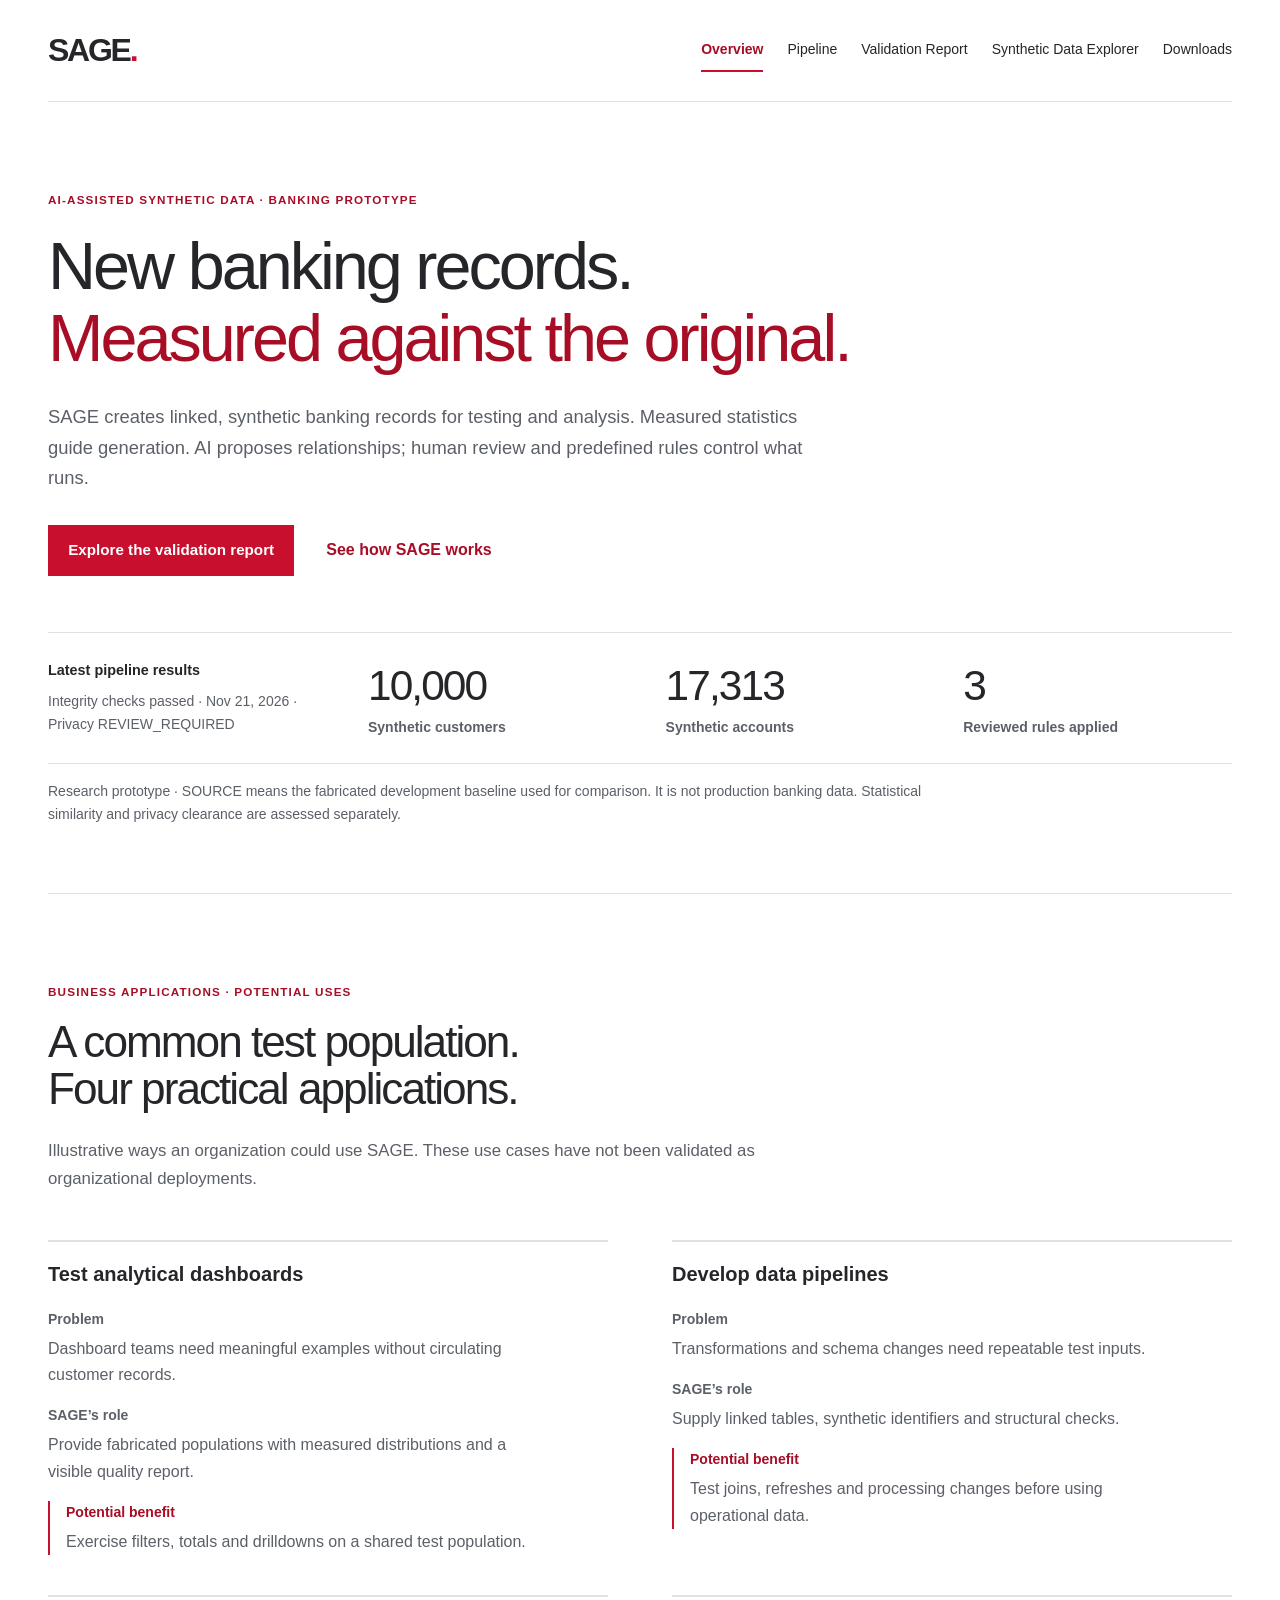
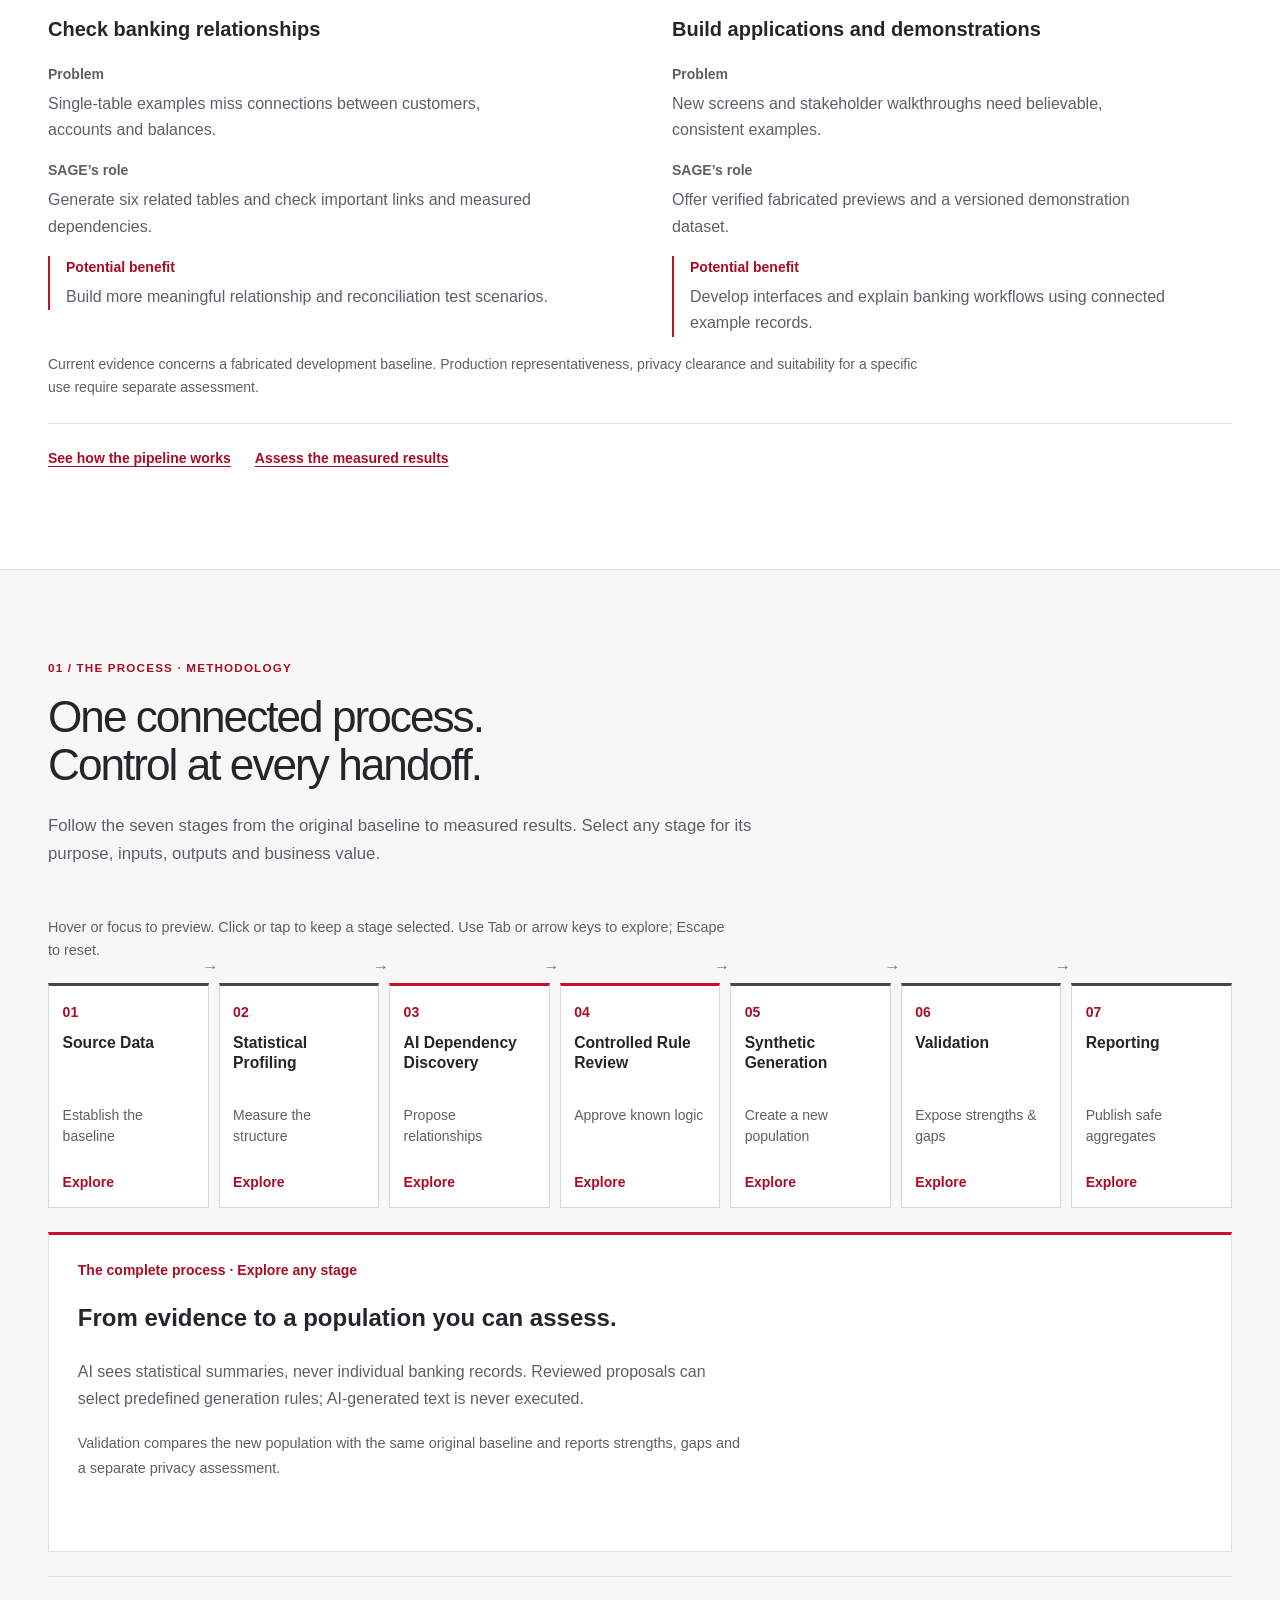
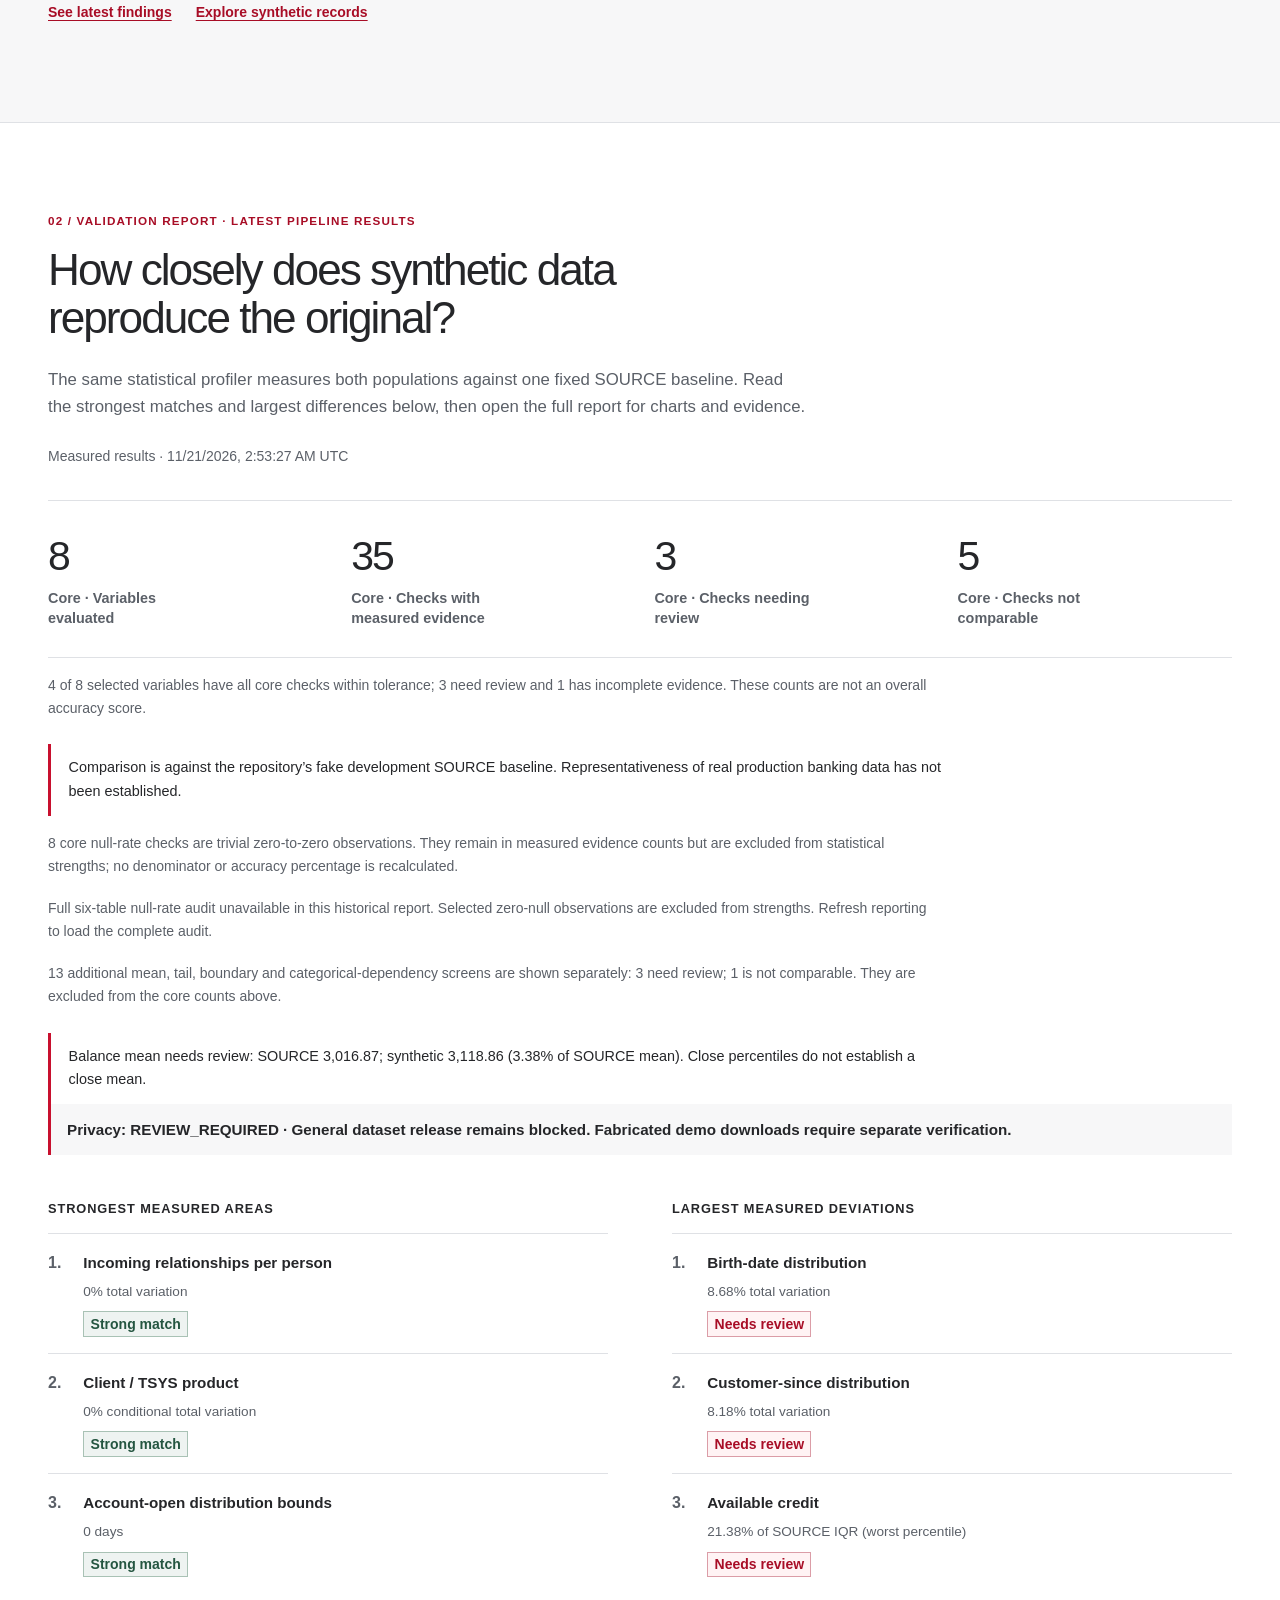
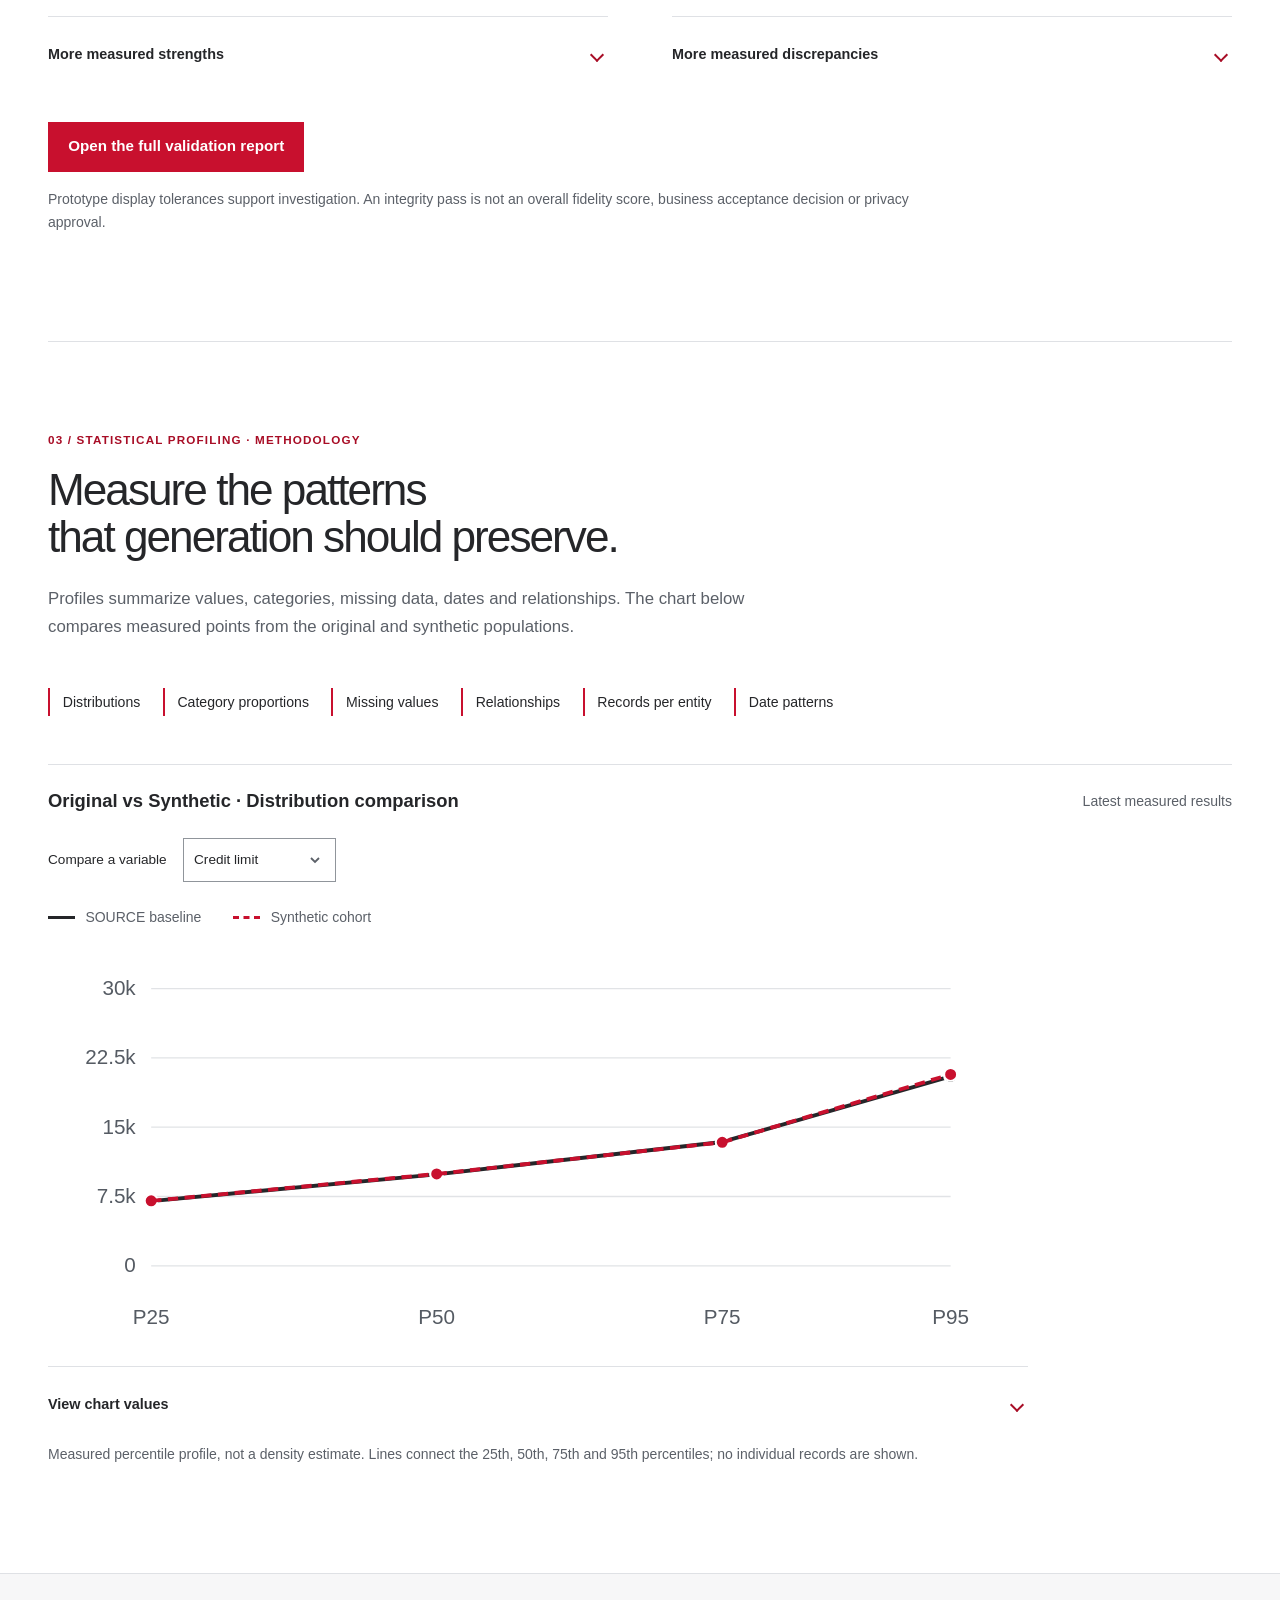
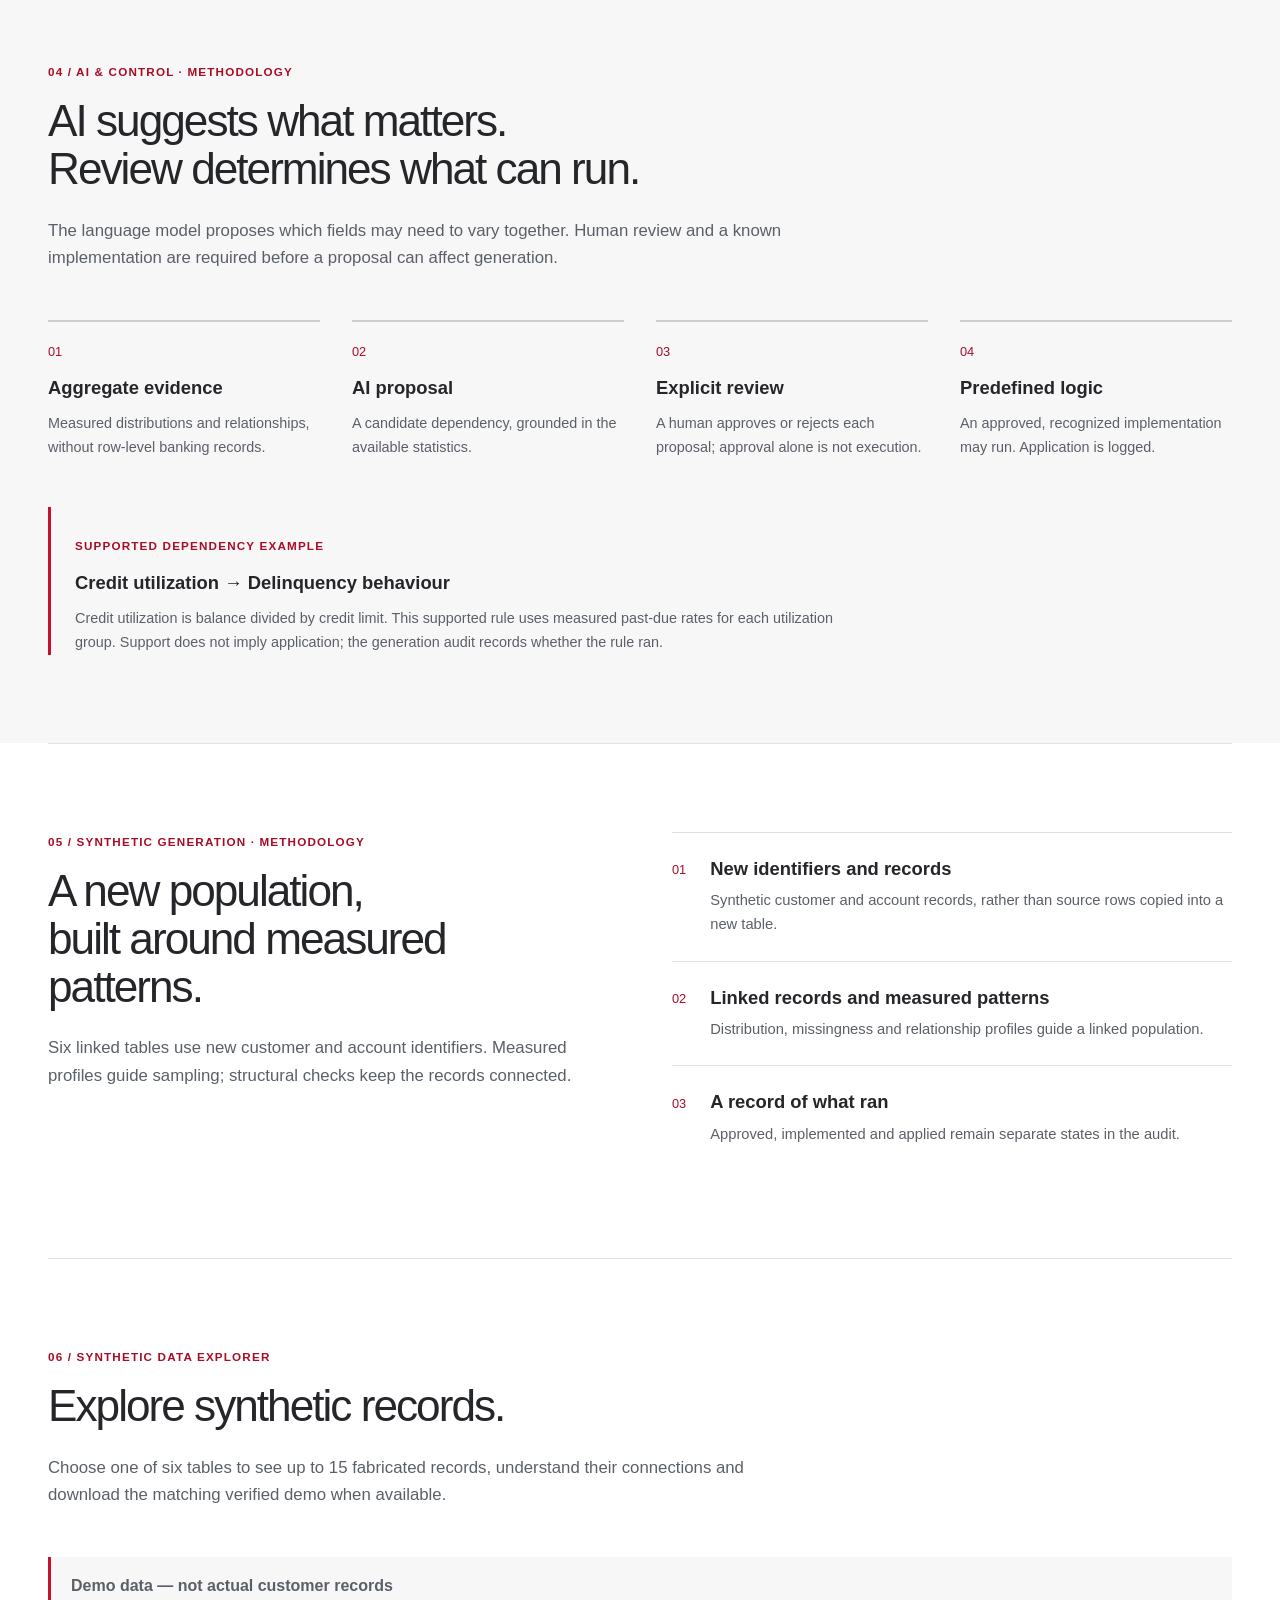
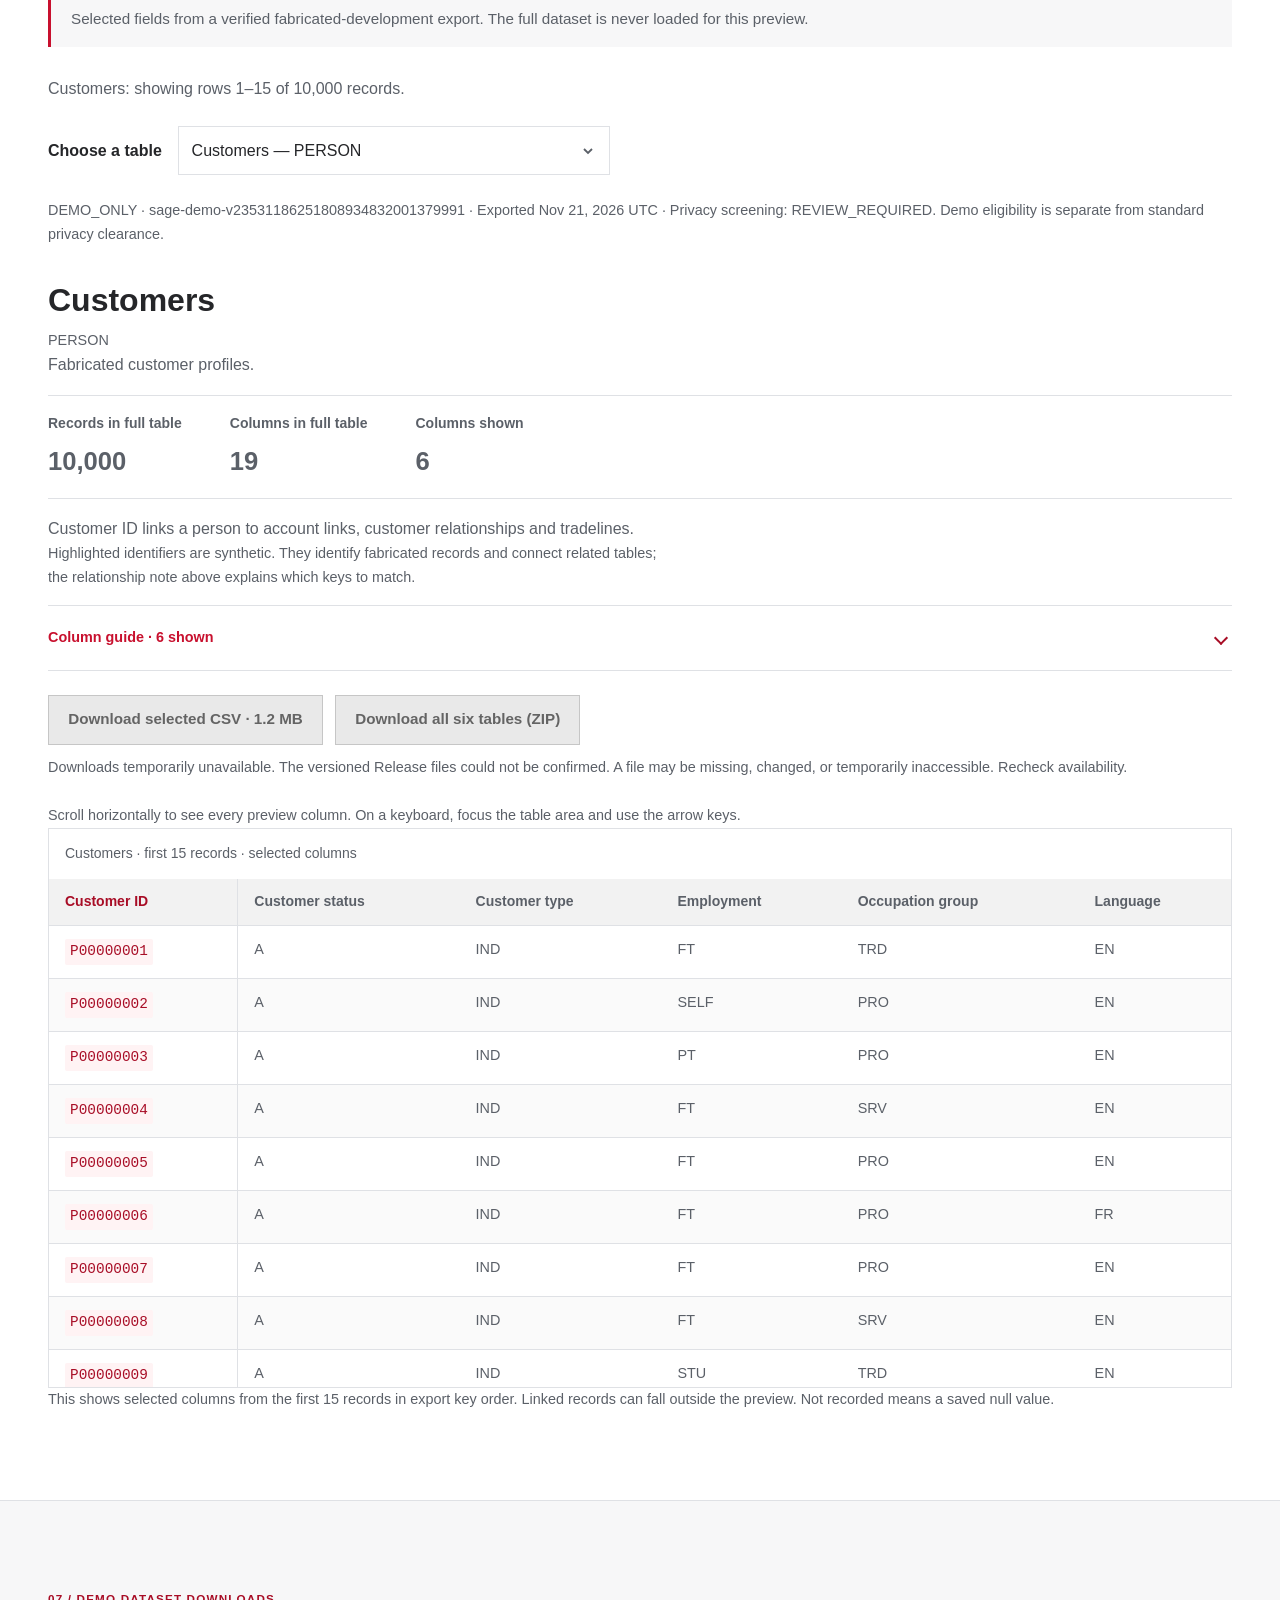
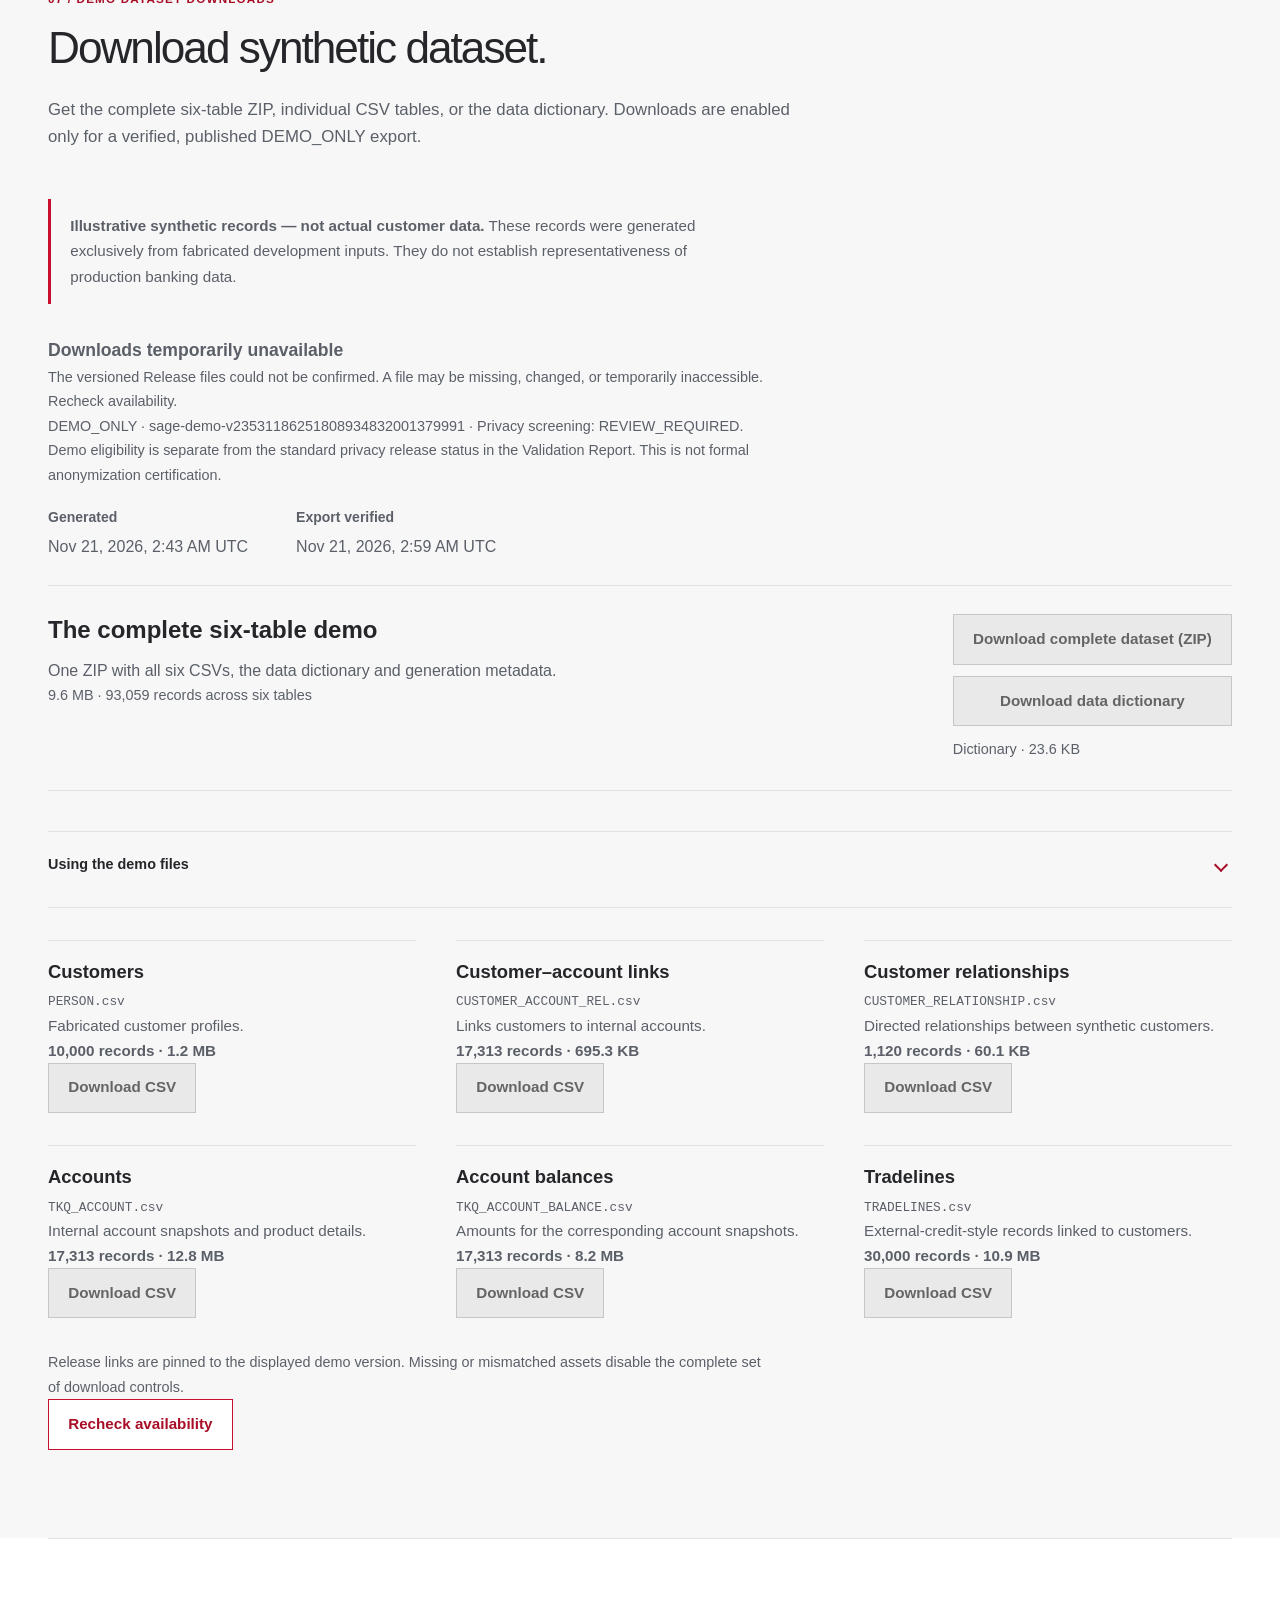
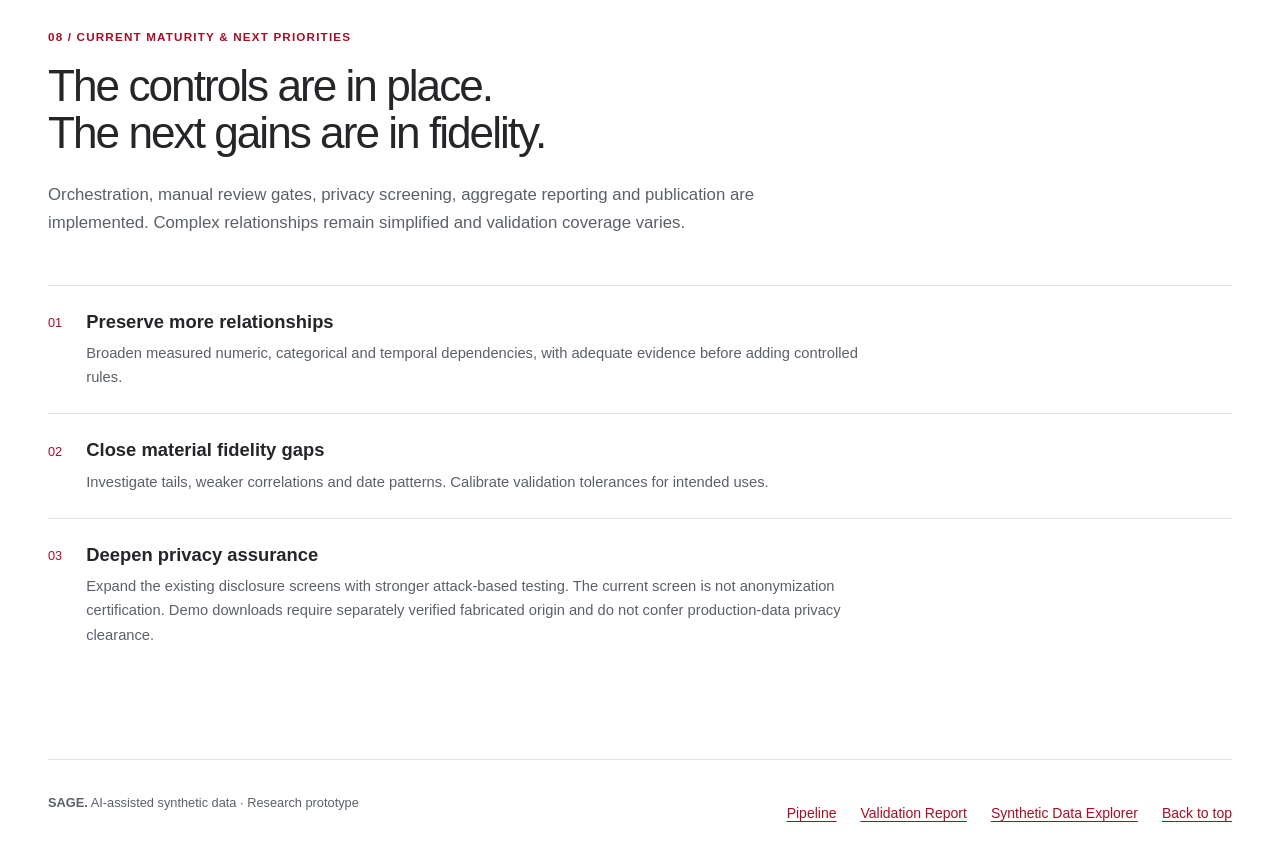
==== commit 6d657036: "Audit count-based null fidelity and exclude trivial strengths" ====
--- a/docs/index.html
+++ b/docs/index.html
@@ -4,10 +4,10 @@
 <meta charset="utf-8"><meta name="viewport" content="width=device-width, initial-scale=1">
 <meta name="description" content="SAGE: AI-assisted synthetic banking data, controlled by review and tested against measured source statistics.">
 <meta name="theme-color" content="#c8102e"><title>SAGE — Synthetic data. Measured confidence.</title>
-<link rel="stylesheet" href="styles.css?v=applications-1">
+<link rel="stylesheet" href="styles.css?v=null-rates-1">
 <script src="records-config.js?v=records-4" defer></script><script src="records.js?v=records-explorer-1" defer></script>
   <script src="downloads.js?v=demo-final-1" defer></script>
-<script src="validation-config.js?v=post-pilot-2" defer></script><script src="executive-viz.js?v=ux-review-2" defer></script><script src="results.js?v=post-pilot-2" defer></script><script src="validation.js?v=findings-review-1" defer></script><script src="showcase.js?v=ux-review-2" defer></script>
+<script src="validation-config.js?v=null-rates-1" defer></script><script src="executive-viz.js?v=ux-review-2" defer></script><script src="results.js?v=post-pilot-2" defer></script><script src="validation.js?v=null-rates-1" defer></script><script src="showcase.js?v=ux-review-2" defer></script>
 </head>
 <body class="exec-page">
 <a class="skip-link" href="#main">Skip to content</a>
--- a/docs/styles.css
+++ b/docs/styles.css
@@ -1218,6 +1218,13 @@
 @media (prefers-reduced-motion: reduce) { .pipeline-explorer .stage-detail, .pipeline-stage button { animation: none; transition: none; } }
 /* Final-cohort fidelity: maintain executive hierarchy without an overall score. */
 .validation-explorer [hidden] { display: none !important; }
+.null-controls { display: flex; align-items: center; flex-wrap: wrap; gap: 1rem 2rem; margin: 1.5rem 0 1rem; }
+.null-controls label { display: flex; align-items: center; flex-wrap: wrap; gap: .65rem; min-height: 44px; font-size: .95rem; }
+.null-controls select { max-width: 100%; min-height: 44px; font: inherit; }
+.null-controls input[type="checkbox"] { width: 20px; height: 20px; accent-color: var(--red); }
+.null-detail .table-scroll { max-height: 34rem; }
+.null-detail .report-table thead th { position: sticky; top: 0; z-index: 1; background: #f5f5f5; }
+.match-trivial { color: var(--muted); background: #f2f2f2; }
 .validation-tabs { display: flex; width: fit-content; max-width: 100%; border-bottom: 1px solid var(--line); margin: 1.8rem 0; }
 .validation-tabs button { font: inherit; font-size: 1rem; min-height: 48px; padding: .7rem 1.3rem; color: var(--ink); background: white; border: 1px solid var(--line); border-bottom: 3px solid transparent; cursor: pointer; transition: background-color 160ms, border-color 160ms; }
 .validation-tabs button + button { border-left: 0; }
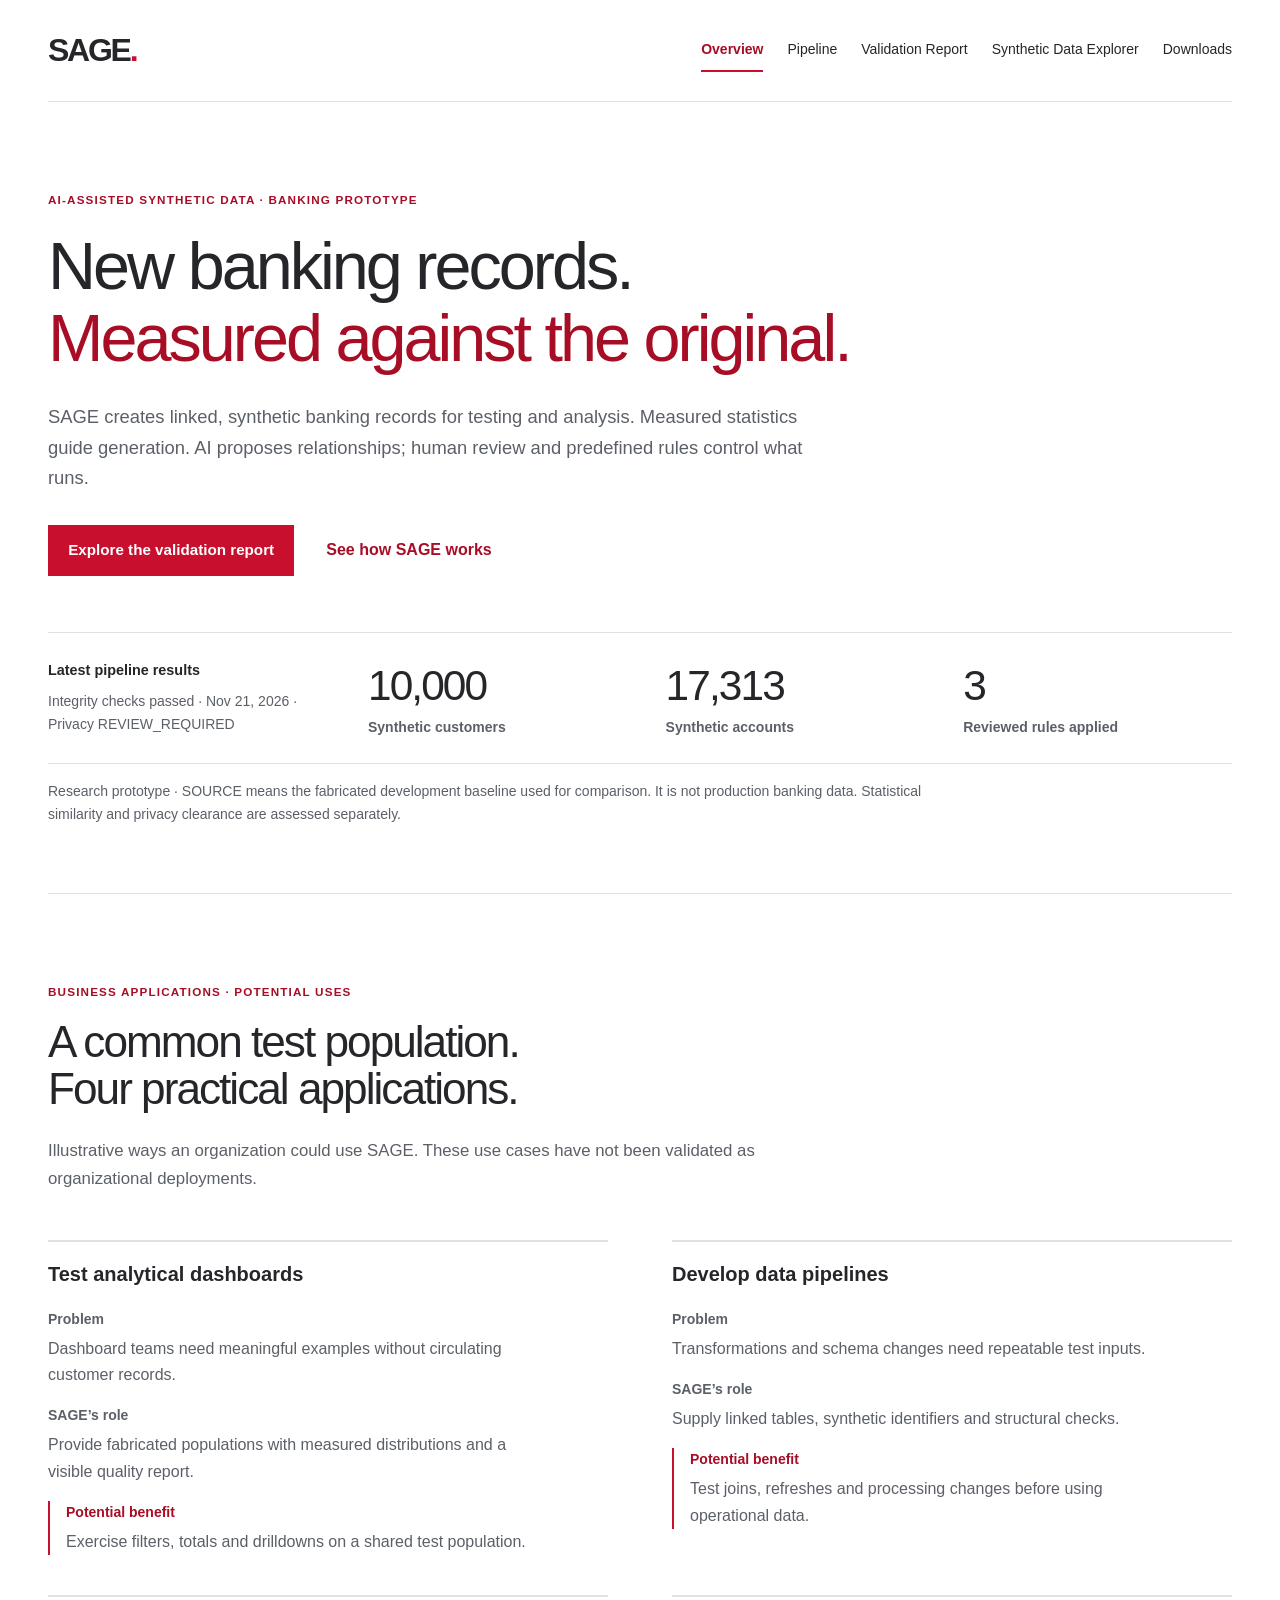
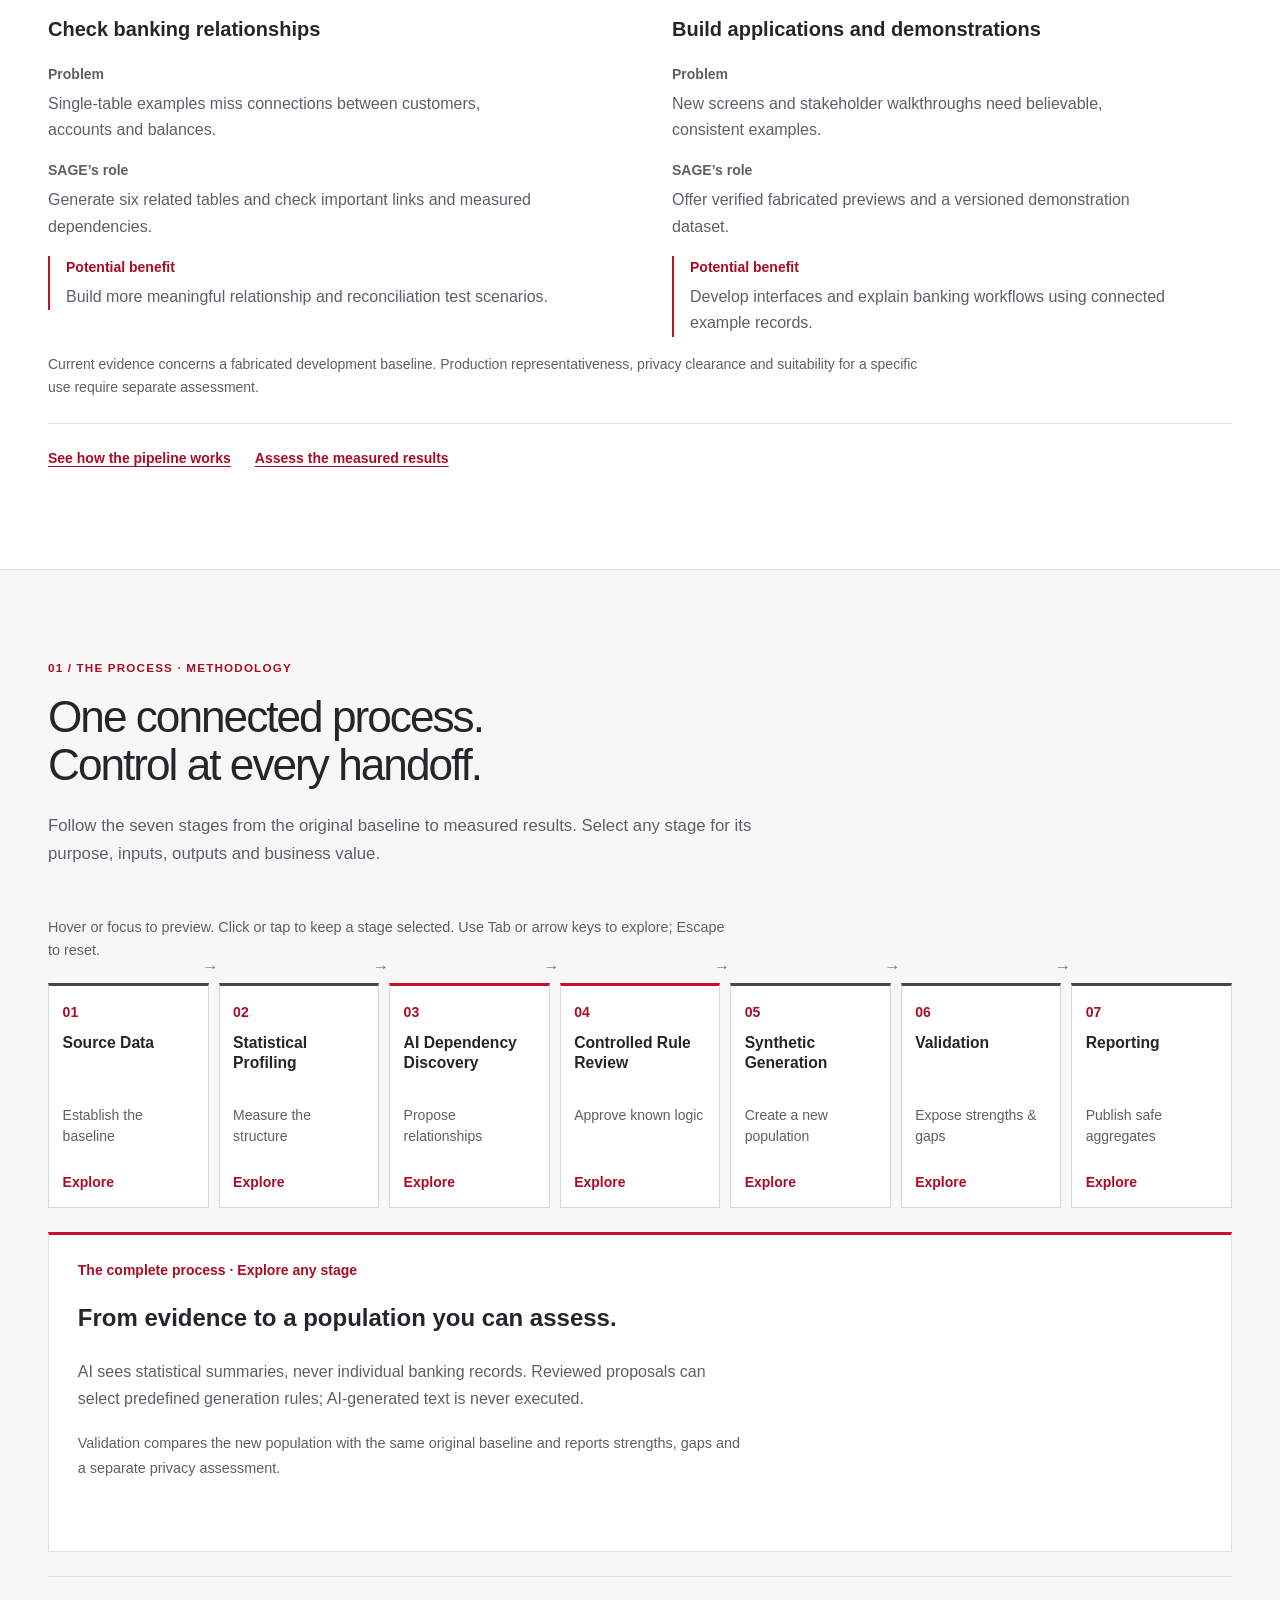
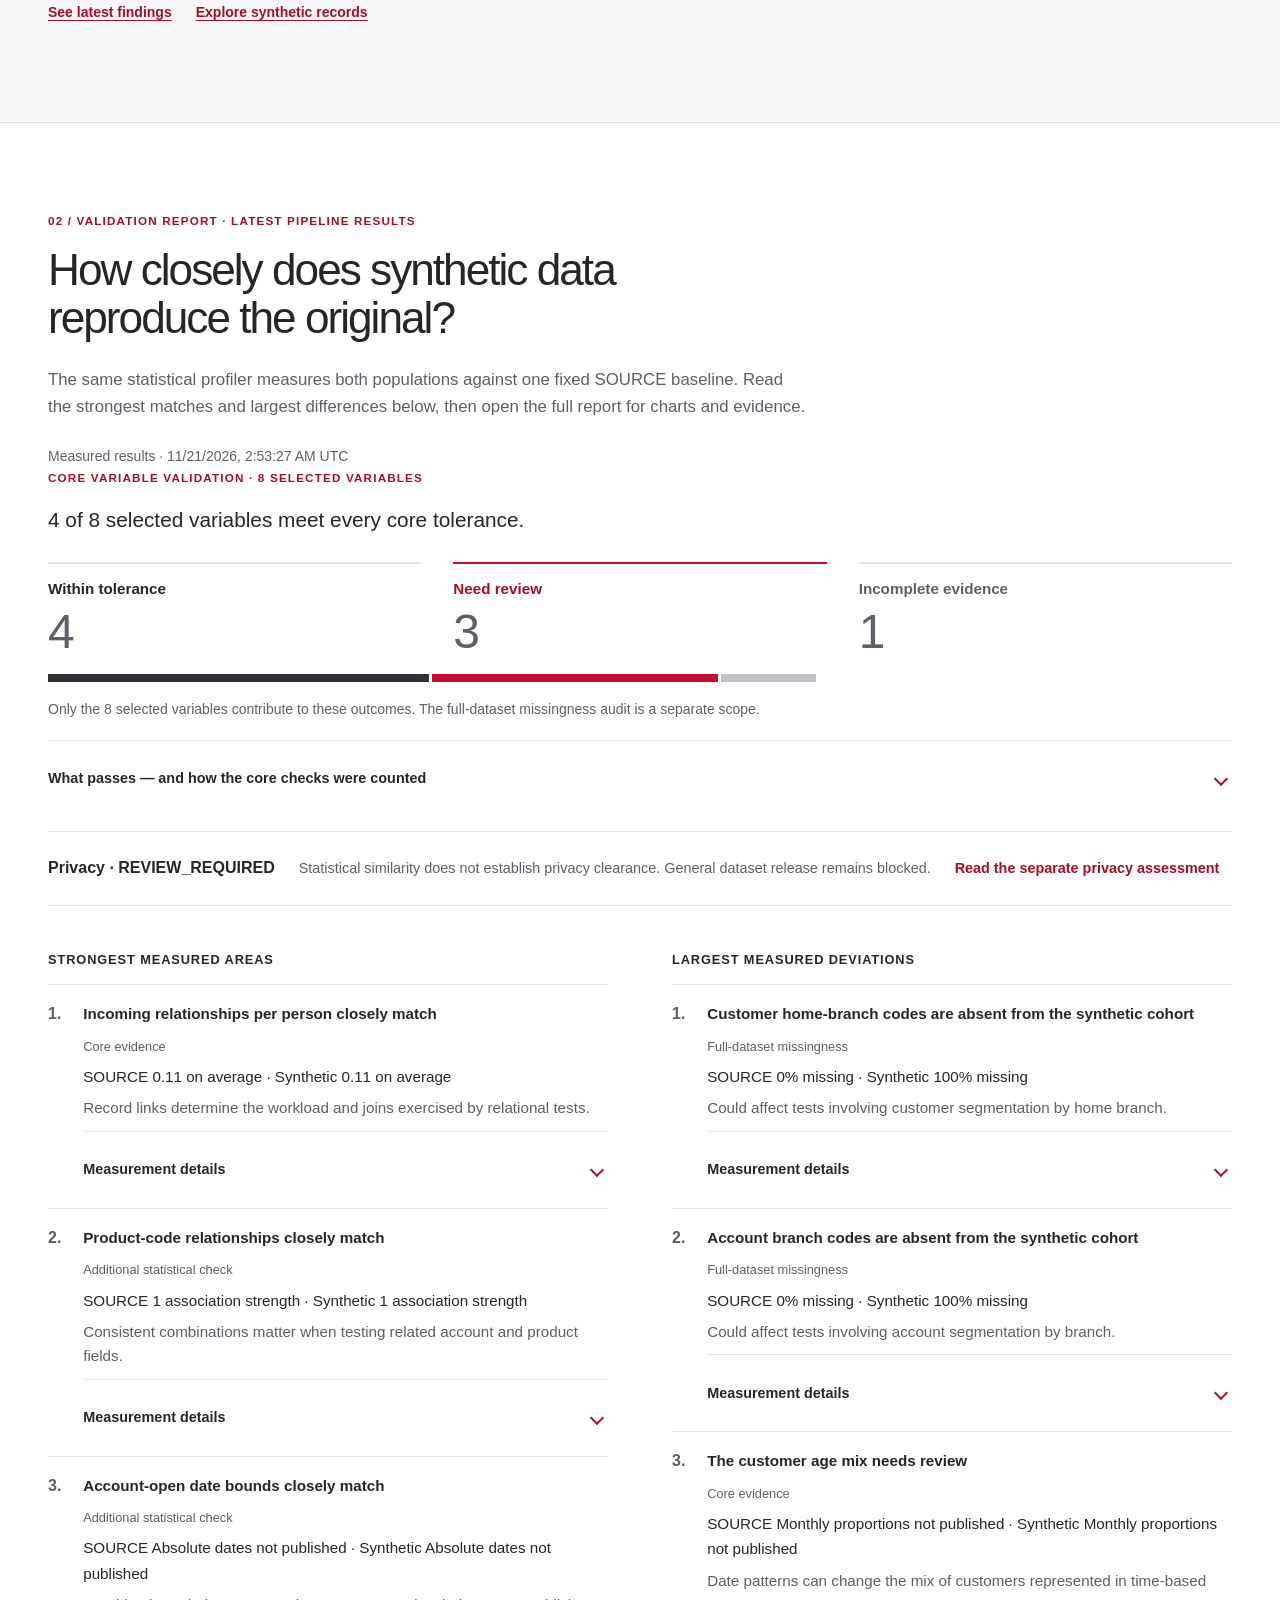
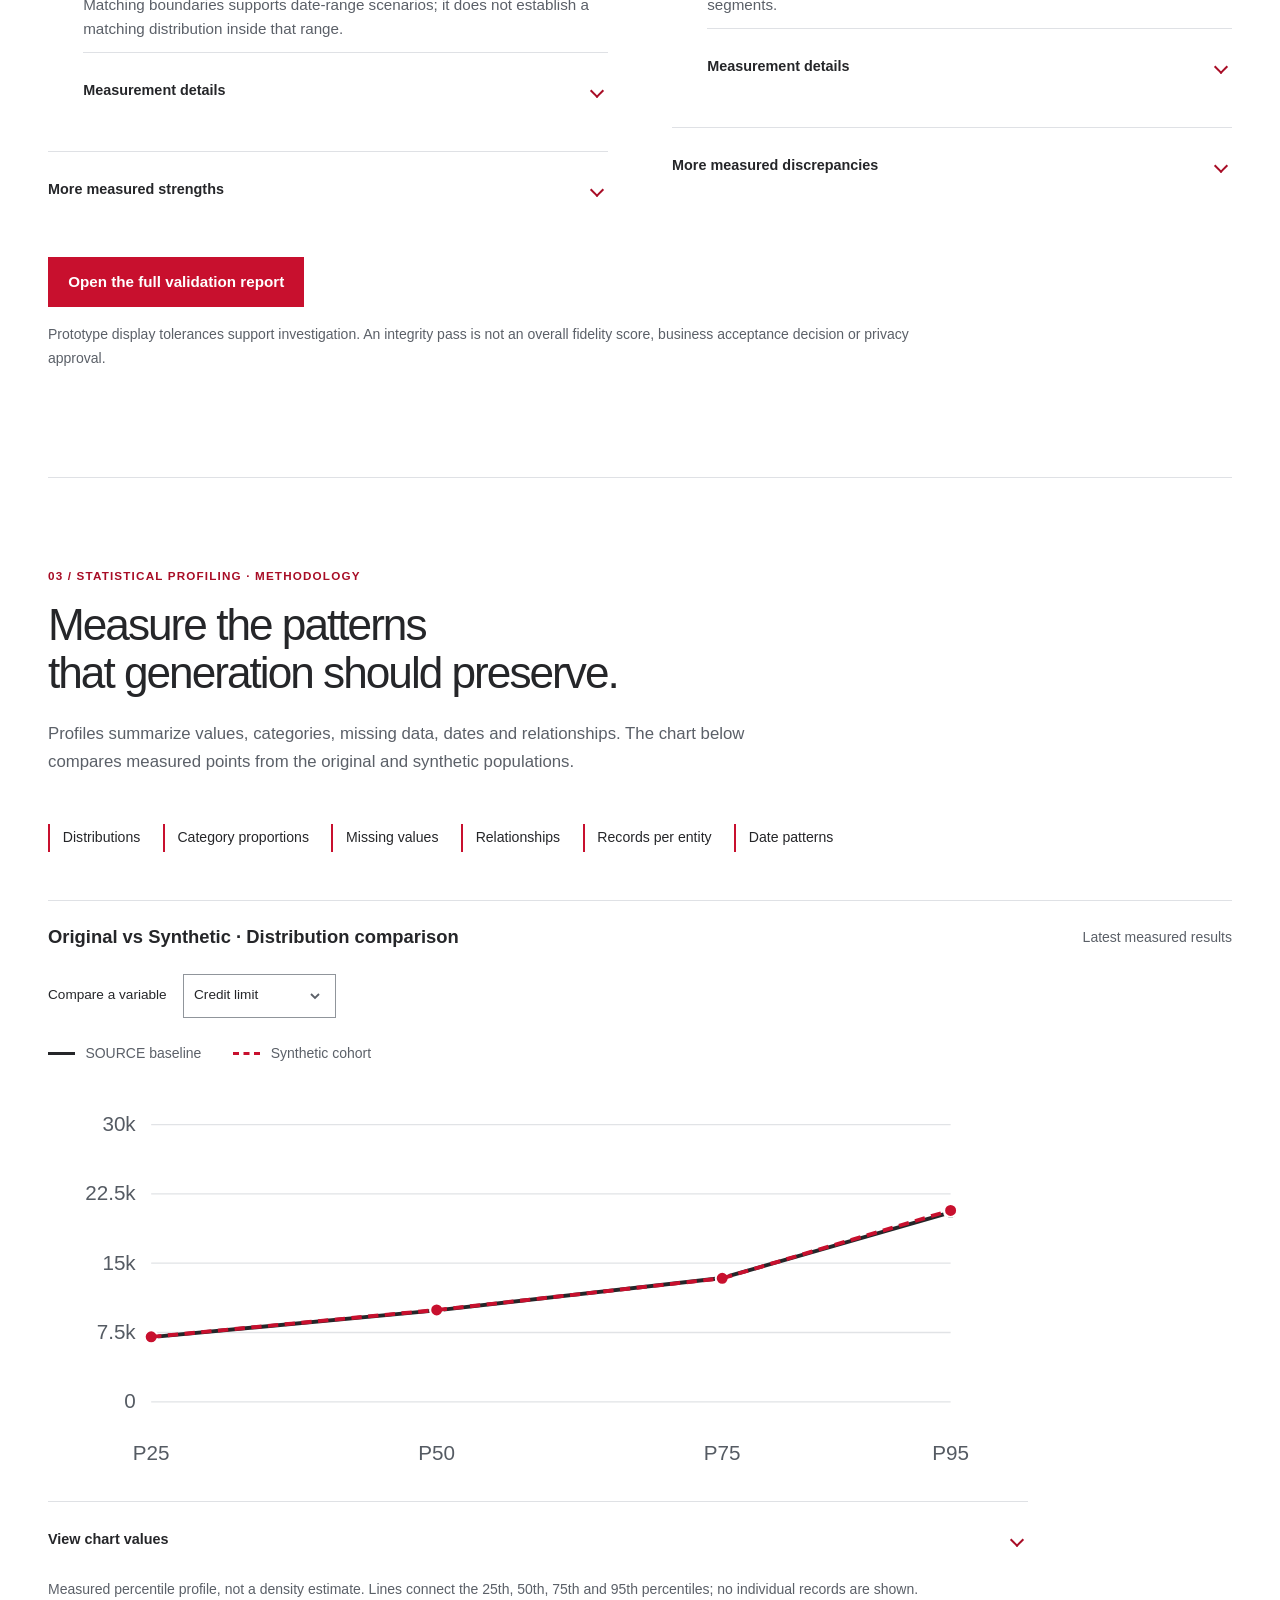
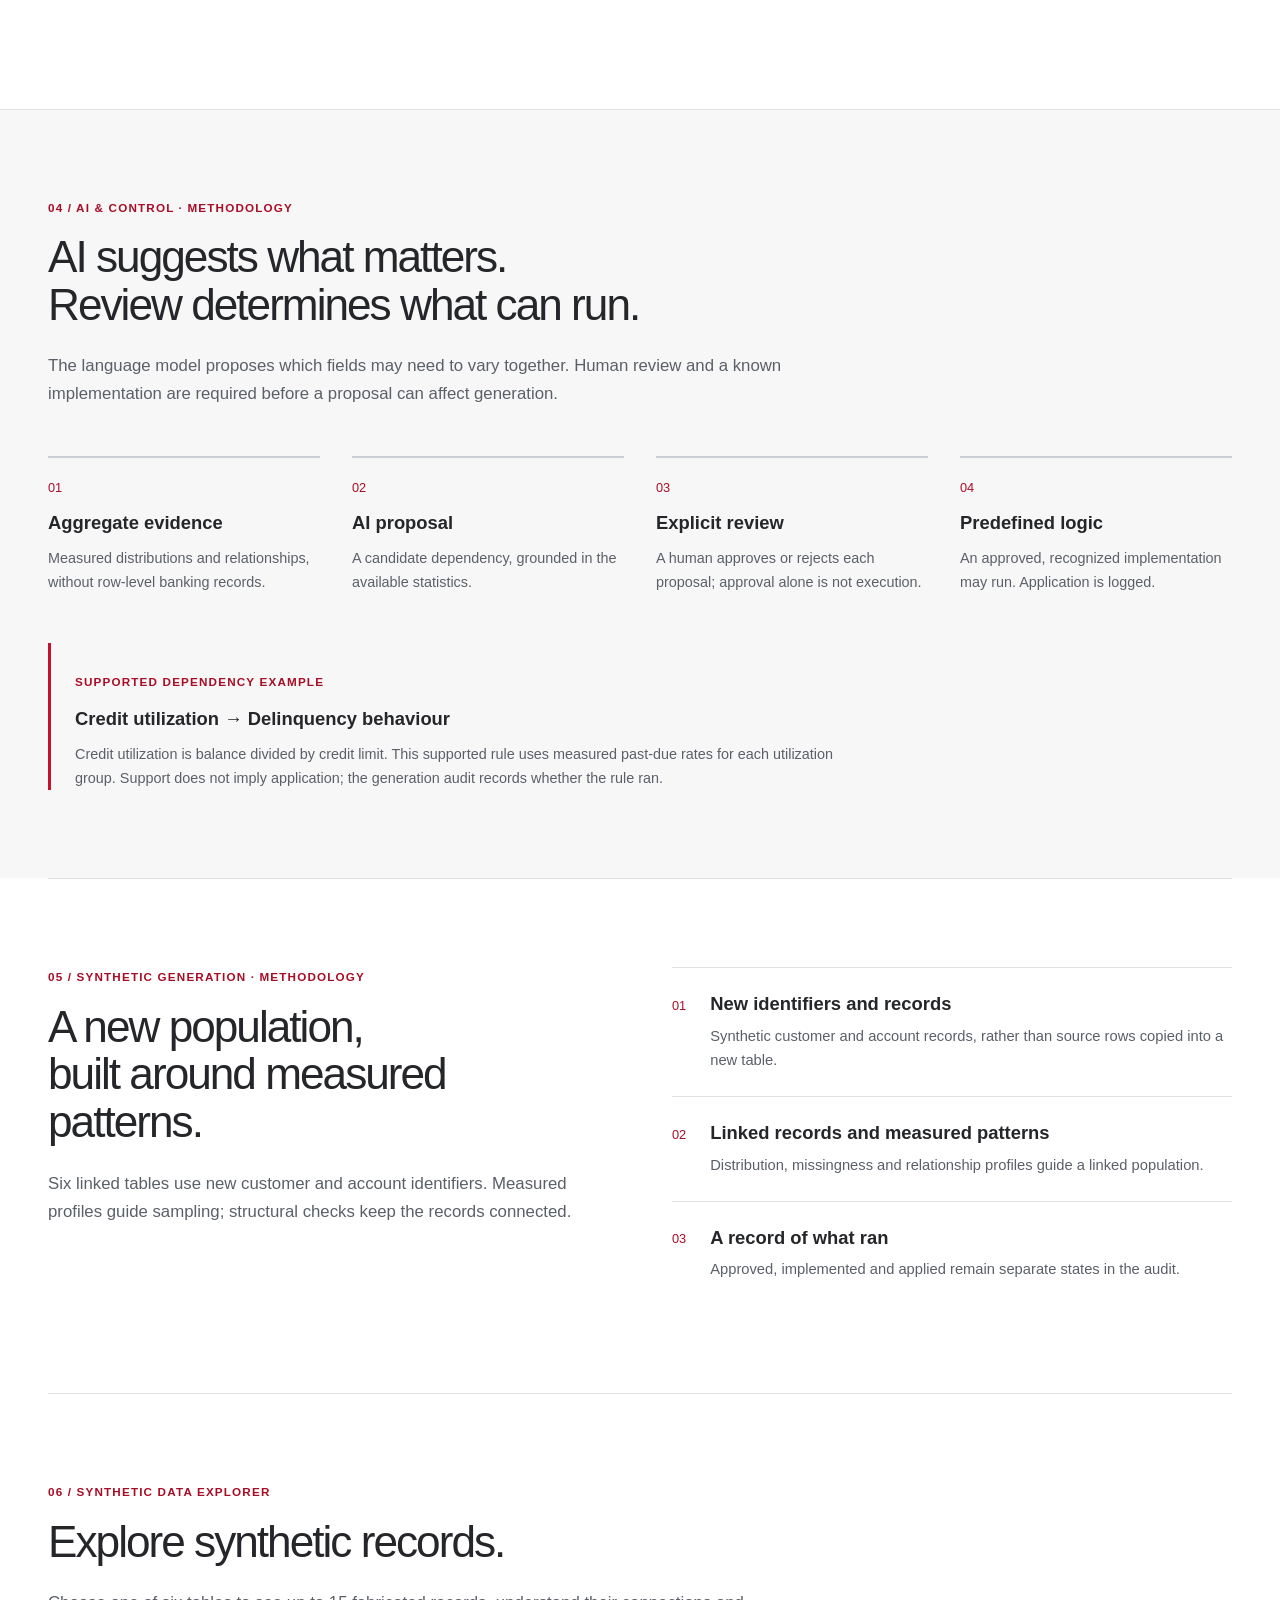
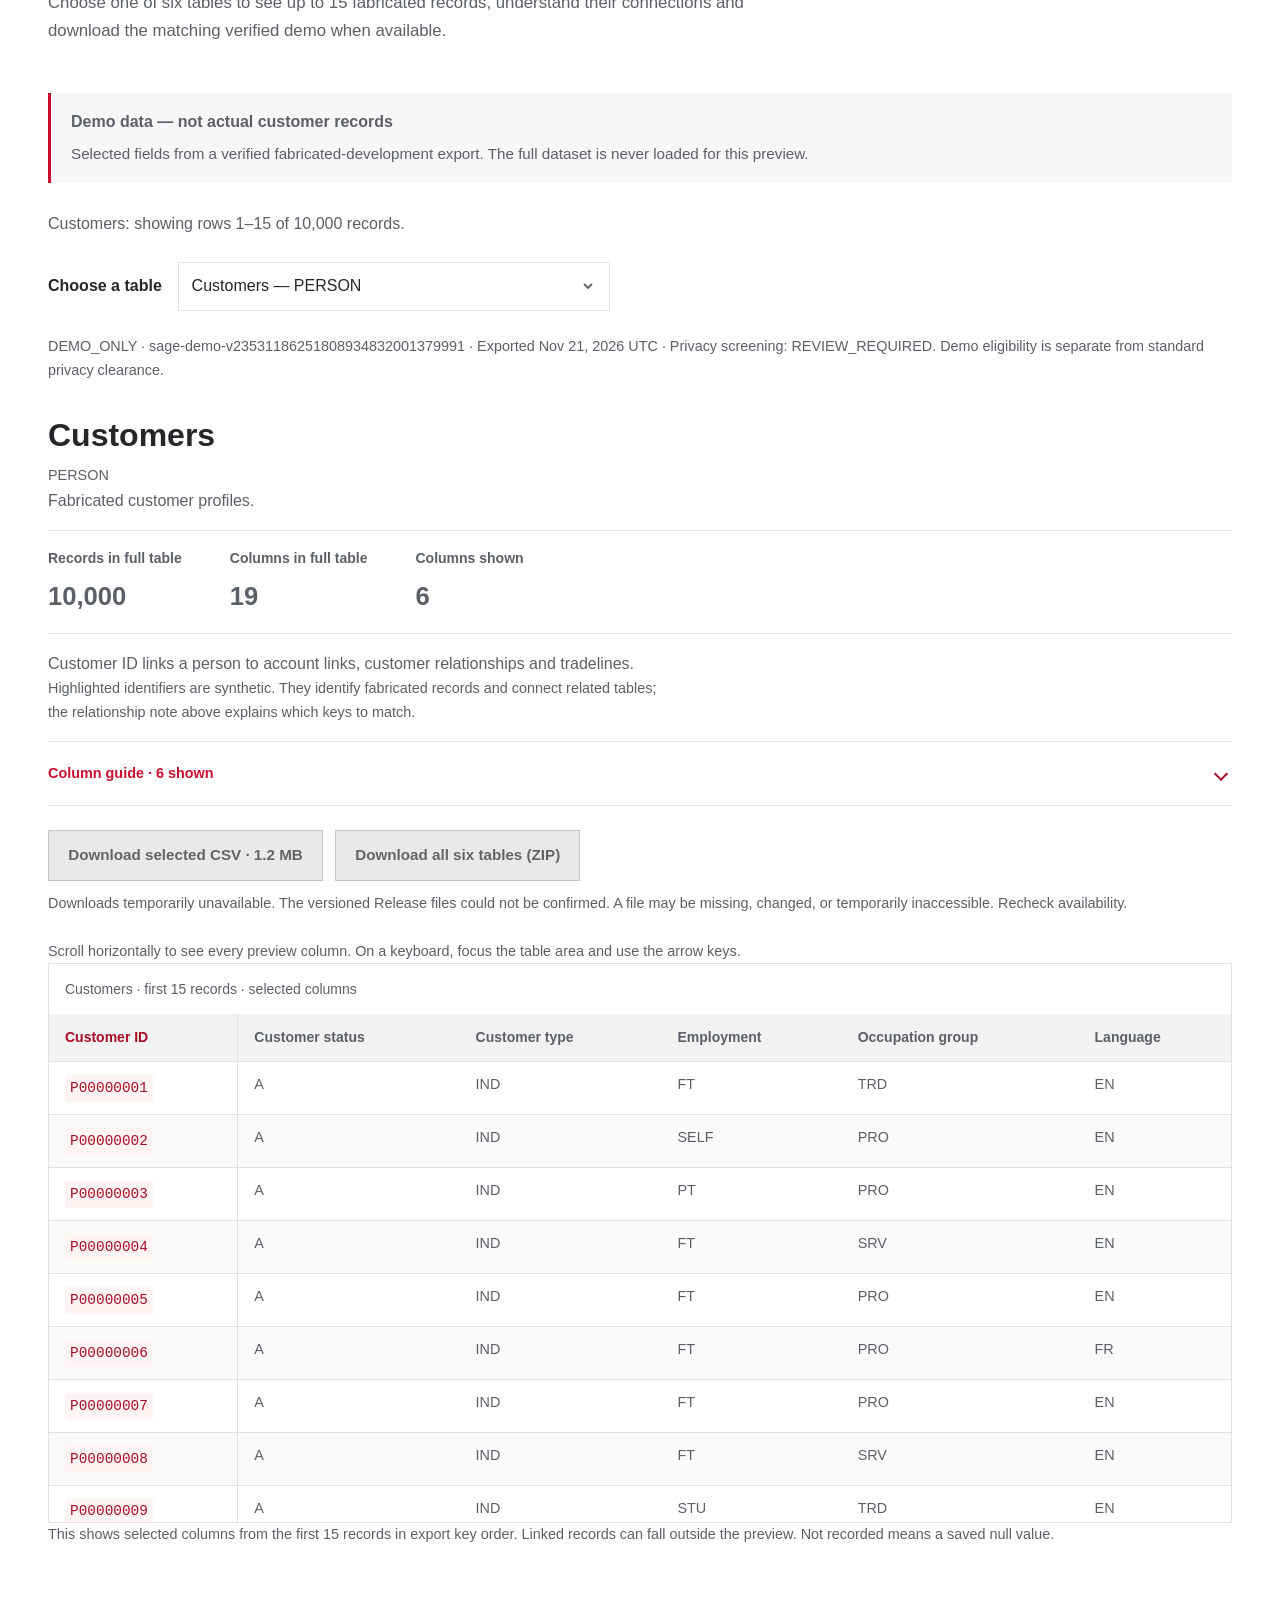
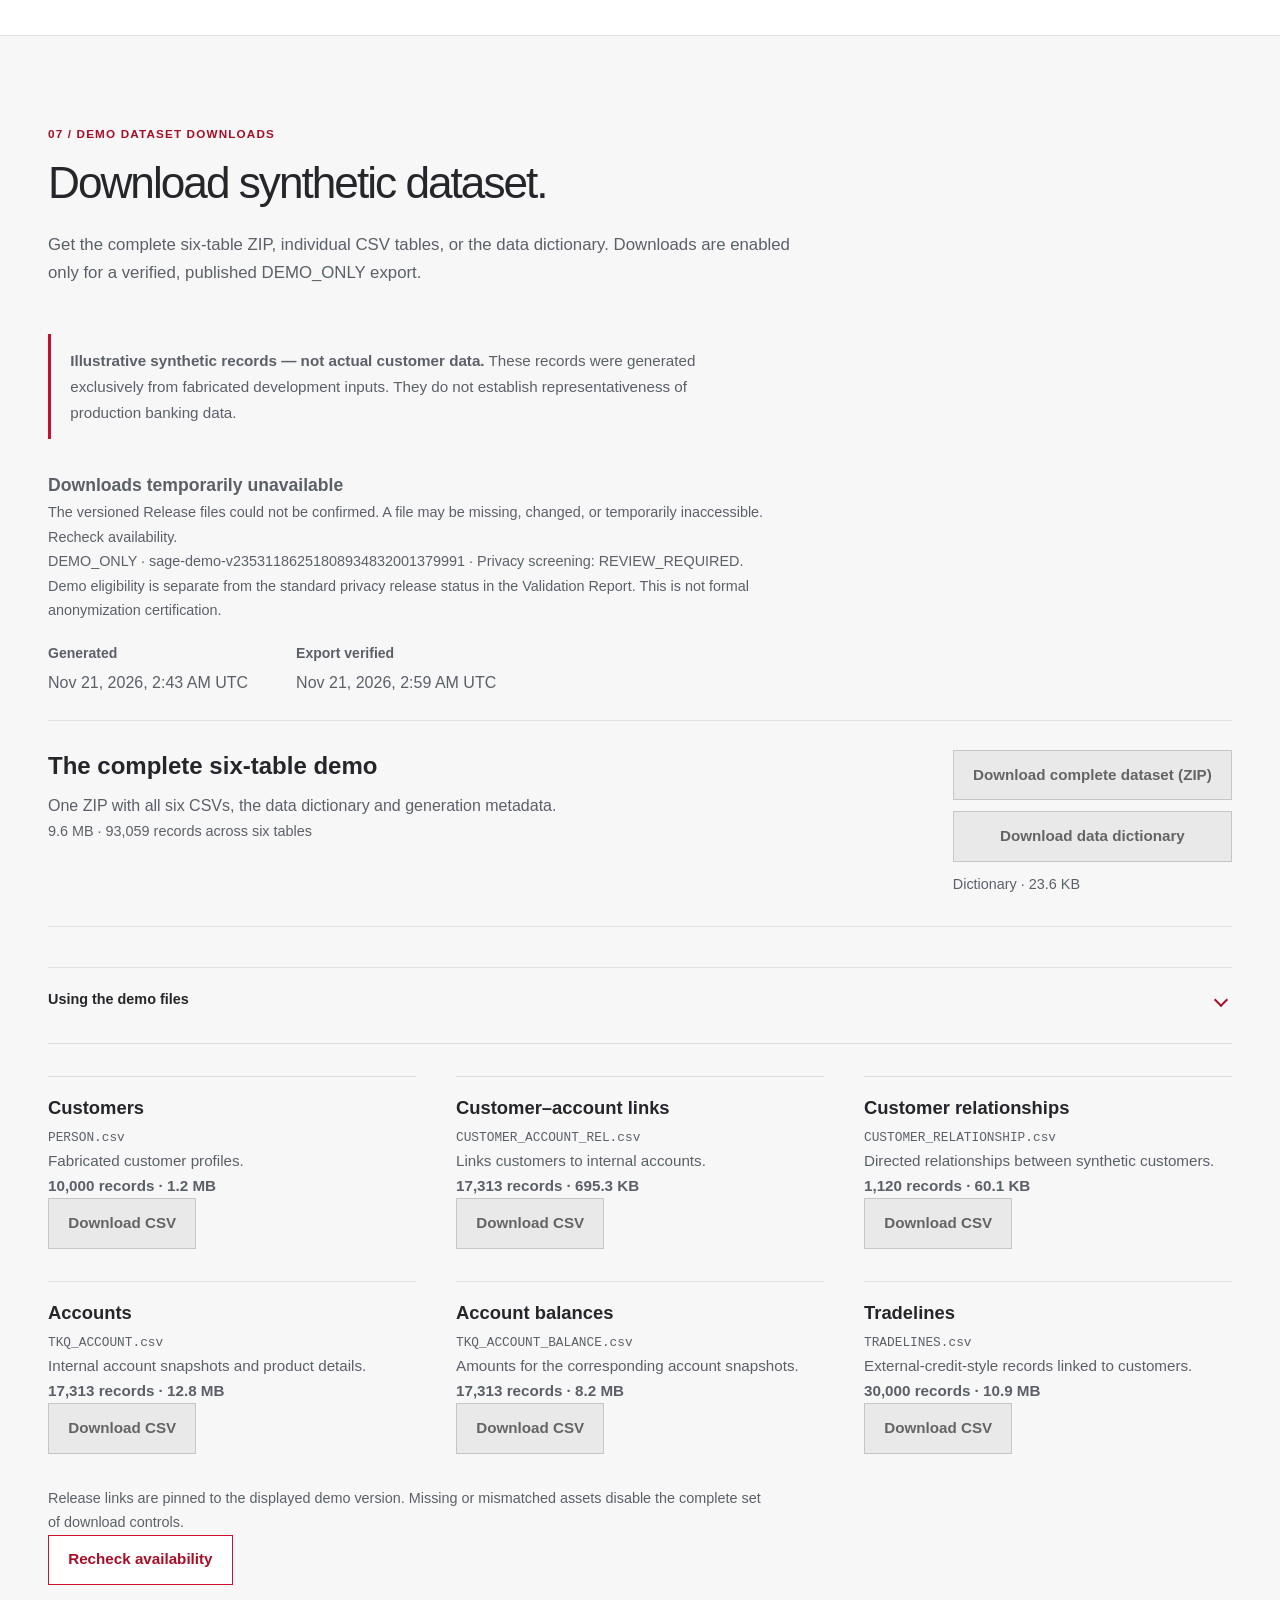
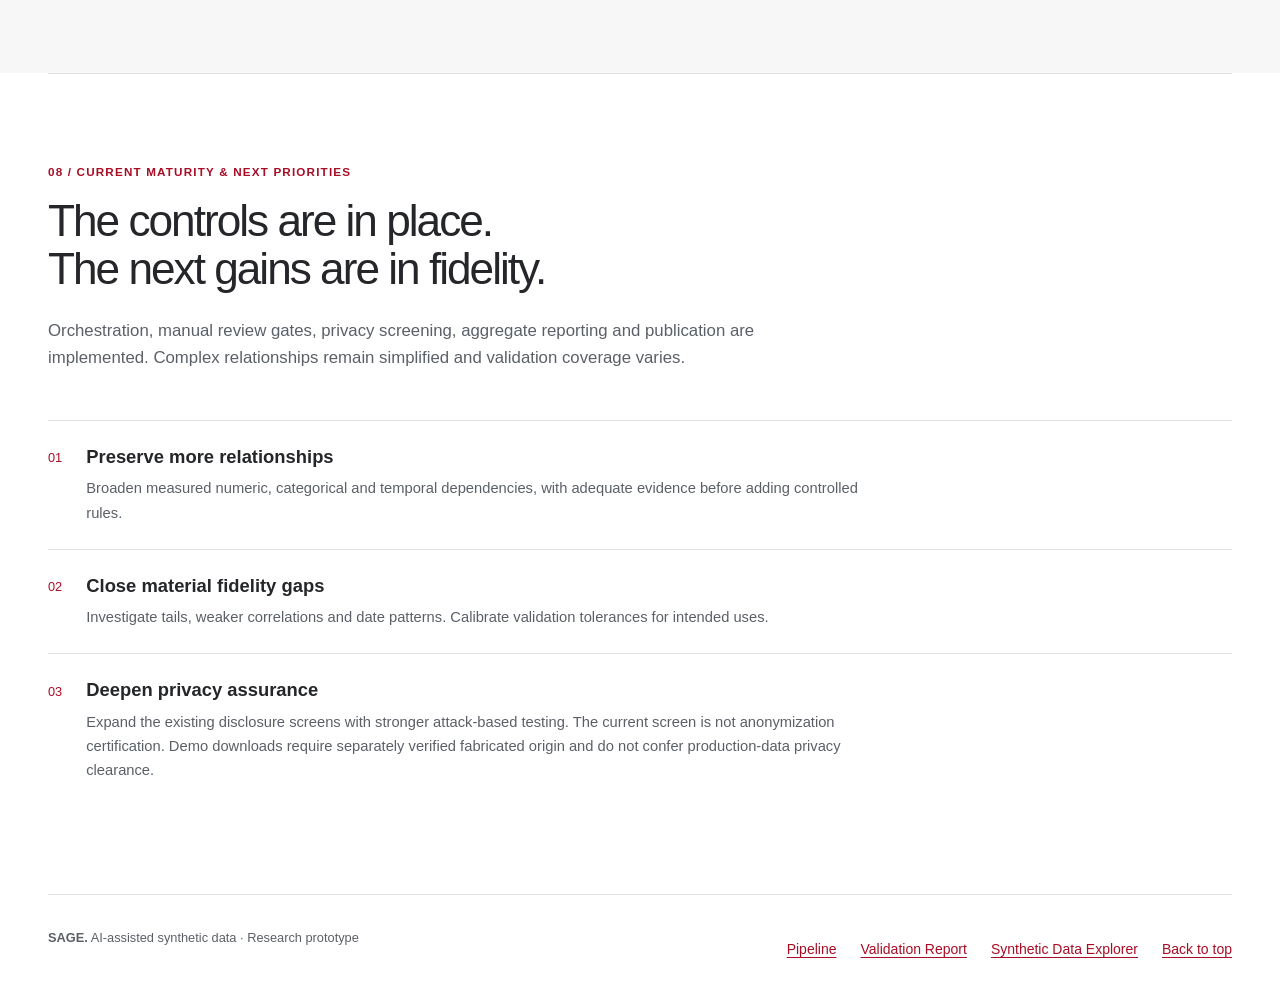
==== commit cdb2e00c: "Clarify variable outcomes and validation reporting scopes" ====
--- a/docs/index.html
+++ b/docs/index.html
@@ -4,10 +4,10 @@
 <meta charset="utf-8"><meta name="viewport" content="width=device-width, initial-scale=1">
 <meta name="description" content="SAGE: AI-assisted synthetic banking data, controlled by review and tested against measured source statistics.">
 <meta name="theme-color" content="#c8102e"><title>SAGE — Synthetic data. Measured confidence.</title>
-<link rel="stylesheet" href="styles.css?v=null-rates-1">
+<link rel="stylesheet" href="styles.css?v=summary-scopes-1">
 <script src="records-config.js?v=records-4" defer></script><script src="records.js?v=records-explorer-1" defer></script>
   <script src="downloads.js?v=demo-final-1" defer></script>
-<script src="validation-config.js?v=null-rates-1" defer></script><script src="executive-viz.js?v=ux-review-2" defer></script><script src="results.js?v=post-pilot-2" defer></script><script src="validation.js?v=null-rates-1" defer></script><script src="showcase.js?v=ux-review-2" defer></script>
+<script src="validation-config.js?v=null-rates-1" defer></script><script src="executive-viz.js?v=ux-review-2" defer></script><script src="results.js?v=post-pilot-2" defer></script><script src="validation.js?v=summary-scopes-1" defer></script><script src="showcase.js?v=summary-scopes-1" defer></script>
 </head>
 <body class="exec-page">
 <a class="skip-link" href="#main">Skip to content</a>
--- a/docs/styles.css
+++ b/docs/styles.css
@@ -1410,6 +1410,44 @@
 }
 @media (max-width:360px) { .exec-page .viz-axis { font-size: 40px; } }
 /* Executive reading path: findings first, detail on request. */
+.validation-page .exec-report-intro { padding-block: 1.8rem .7rem; }
+.validation-page .exec-report-intro h1 { font-size: clamp(2.2rem,4vw,3.4rem); line-height: 1.08; margin-bottom: .8rem; }
+.validation-page .exec-report-intro p { margin-bottom: .65rem; }
+.validation-page #summary { padding-top: 1.5rem; }
+.validation-page #summary > h2 { font-size: clamp(1.45rem,2.5vw,2rem); margin-bottom: 1.1rem; }
+.validation-brief .core-outcome { padding-bottom: 1.2rem; }
+.validation-takeaway { font-size: clamp(1.05rem,1.7vw,1.3rem); color: var(--ink); max-width: 72ch; line-height: 1.55; }
+.variable-outcomes { display: grid; grid-template-columns: repeat(3,minmax(0,1fr)); gap: 2rem; margin: 1.5rem 0 1rem; }
+.variable-outcomes > div { border-top: 2px solid var(--line); padding-top: .75rem; }
+.variable-outcomes dt { font-size: .95rem; font-weight: 600; margin-bottom: .3rem; }
+.variable-outcomes dd { font-size: clamp(2rem,4vw,3rem); line-height: 1.1; margin: 0; font-variant-numeric: tabular-nums; }
+.variable-outcomes .outcome-review { border-color: var(--red); color: var(--red-dark); }
+.variable-outcomes .outcome-incomplete { color: var(--muted); }
+.variable-outcome-bar { display: flex; height: .45rem; gap: .2rem; max-width: 48rem; }
+.variable-outcome-bar span { flex-basis: 0; background: #303238; }
+.variable-outcome-bar .outcome-review { background: var(--red); }
+.variable-outcome-bar .outcome-incomplete { background: #bfc2c7; }
+.privacy-separation { border-block: 1px solid var(--line); padding-block: .9rem; margin: .7rem 0 1.8rem; display: flex; flex-wrap: wrap; align-items: baseline; gap: .4rem 1.5rem; }
+.privacy-separation p { margin: 0; font-size: .9rem; }
+.privacy-separation a { font-size: .9rem; }
+.secondary-scopes { display: grid; grid-template-columns: repeat(2,minmax(0,1fr)); gap: 2.5rem; }
+.validation-scope { min-width: 0; padding-top: .6rem; }
+.validation-scope h3 { font-size: 1.2rem; margin-bottom: .7rem; }
+.validation-scope > a { display: inline-flex; align-items: center; min-height: 44px; margin-top: .65rem; font-size: .95rem; }
+.scope-takeaway { color: var(--ink); line-height: 1.55; max-width: 54ch; }
+.validation-brief .report-details { margin-top: .9rem; }
+.validation-brief .report-details p { max-width: 75ch; }
+.exec-page .finding-list .finding-scope { font-size: .8rem; color: var(--muted); margin-top: .5rem; }
+.exec-page .finding-list .finding-values { font-size: .95rem; color: var(--ink); font-variant-numeric: tabular-nums; line-height: 1.65; }
+.exec-page .finding-list .finding-meaning { font-size: .95rem; line-height: 1.6; }
+.exec-page .finding-list .report-details { margin-top: .65rem; }
+@media(max-width:650px) {
+ .secondary-scopes { grid-template-columns: 1fr; gap: 1.5rem; }
+ .variable-outcomes { gap: .8rem; }
+ .variable-outcomes dt { font-size: .875rem; min-height: 2.8em; }
+ .privacy-separation { display: block; }
+ .privacy-separation p { margin-block: .5rem; }
+}
 .exec-page .report-nav { display: block; overflow: visible; white-space: normal; padding: .5rem 0 1rem; }
 /* A scripted section anchor announces context; control focus indicators remain visible. */
 .exec-page .report-section[tabindex="-1"]:focus { outline: none; }
@@ -1431,3 +1469,23 @@
   .exec-page .exec-heading { margin-bottom: 2rem; }
 }
 @media (prefers-reduced-motion:reduce) { .exec-page *, .exec-page *::before, .exec-page *::after { transition: none; animation: none; scroll-behavior: auto; } }
+.validation-page .report-main { padding-top: .5rem; }
+.validation-page .exec-report-intro { padding-block: 1rem .5rem; }
+.validation-page .report-nav { display: grid; grid-template-columns: 1fr auto; align-items: start; gap: 1rem; padding-block: .35rem; }
+.validation-page .report-evidence-links { margin: 0; border: 0; max-width: 16rem; }
+.validation-page .report-evidence-links > summary { max-width: none; }
+.validation-page .report-evidence-links > div { flex-direction: column; gap: 0; }
+.validation-page .report-toolbar { padding-top: .2rem; }
+.validation-page .report-toolbar button { min-height: 44px; padding: .4rem .8rem; font-size: .875rem; }
+.validation-page .validation-takeaway { max-width: none; }
+.validation-page .core-outcome > .eyebrow { margin-bottom: .45rem; }
+.validation-page .core-outcome .report-details { padding-top: .5rem; margin-top: .65rem; }
+@media(max-width:650px) {
+ .validation-page .report-nav { grid-template-columns: 1fr; gap: 0; }
+ .validation-page .exec-header { padding-block: .65rem; gap: .5rem; }
+ .validation-page .exec-brand { font-size: 1.65rem; }
+ .validation-page .exec-header nav a { font-size: .875rem; }
+ .validation-page .report-toolbar { flex-wrap: nowrap; gap: .75rem; }
+ .validation-page .report-toolbar .results-notice { flex: 1; min-width: 0; font-size: .875rem; line-height: 1.4; }
+ .validation-page .report-toolbar button { flex: 0 1 44%; max-width: 45%; min-width: 0; white-space: normal; font-size: .875rem; line-height: 1.4; }
+}
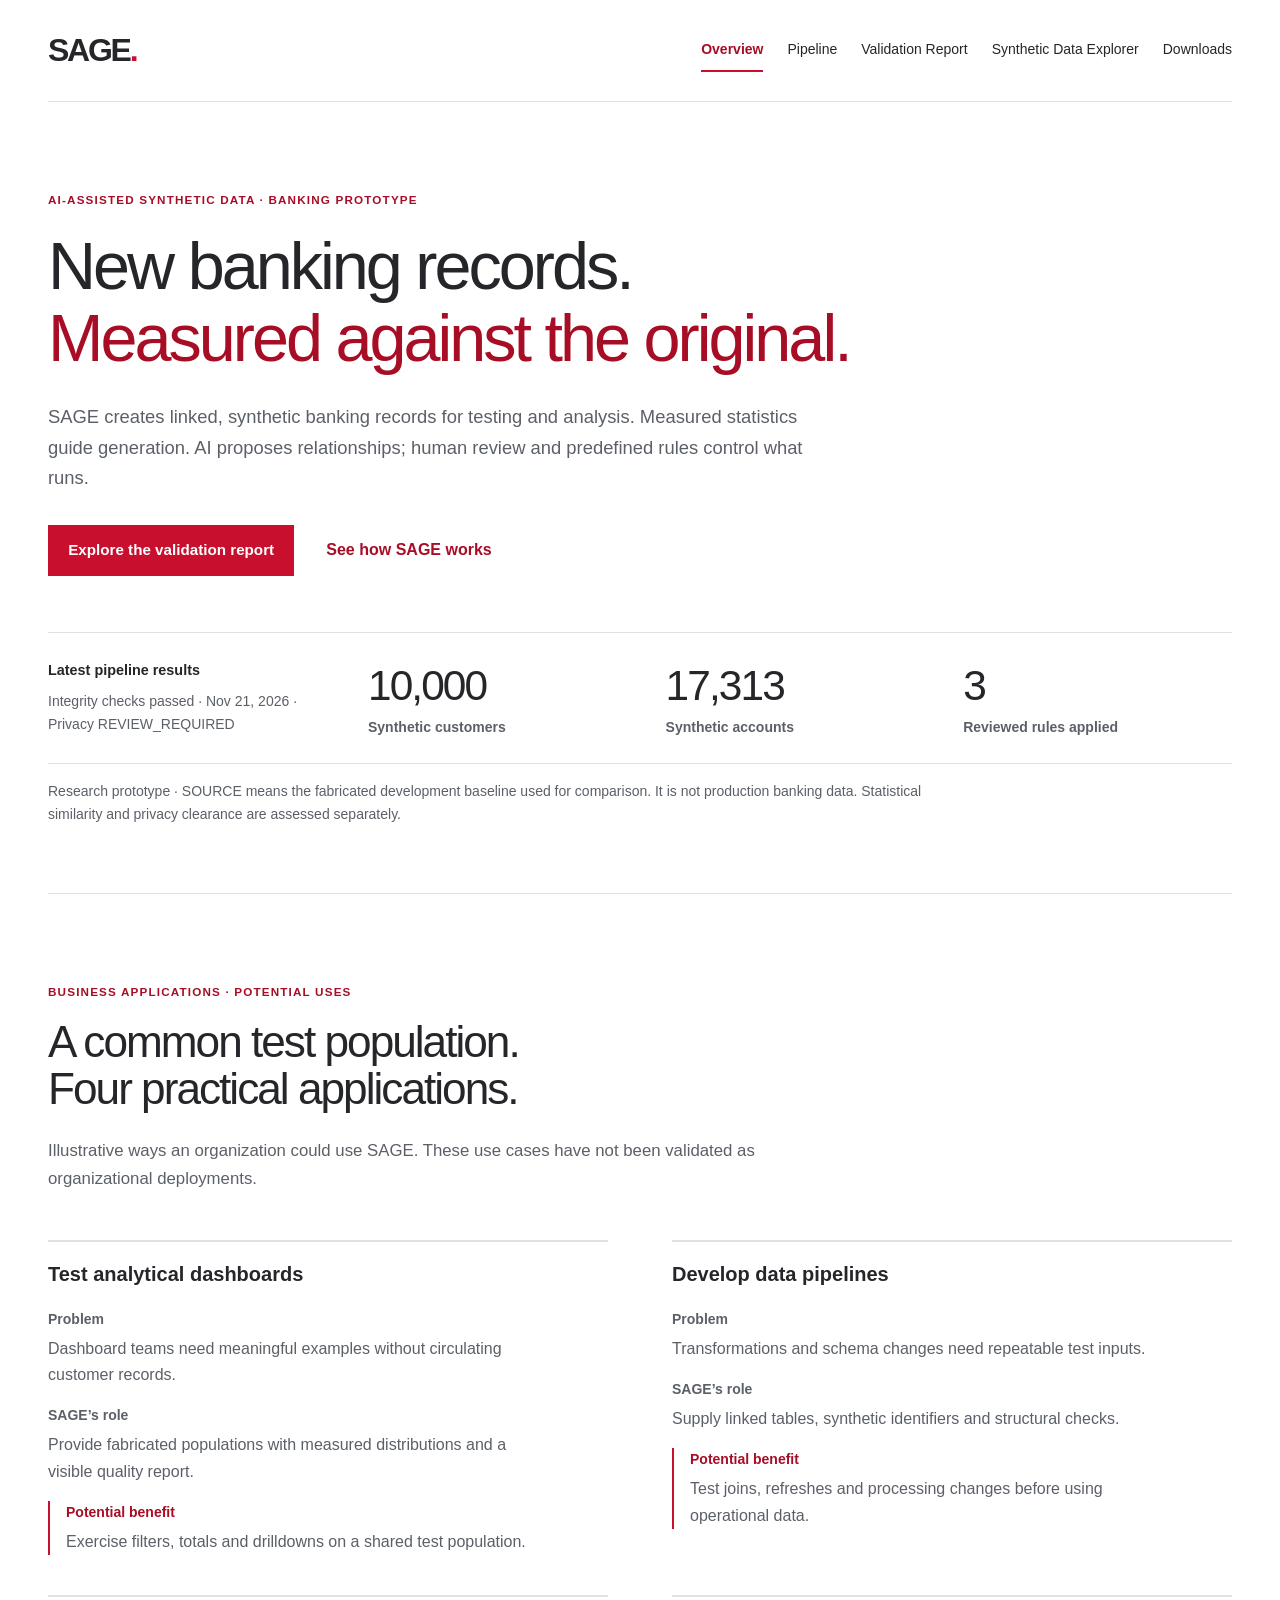
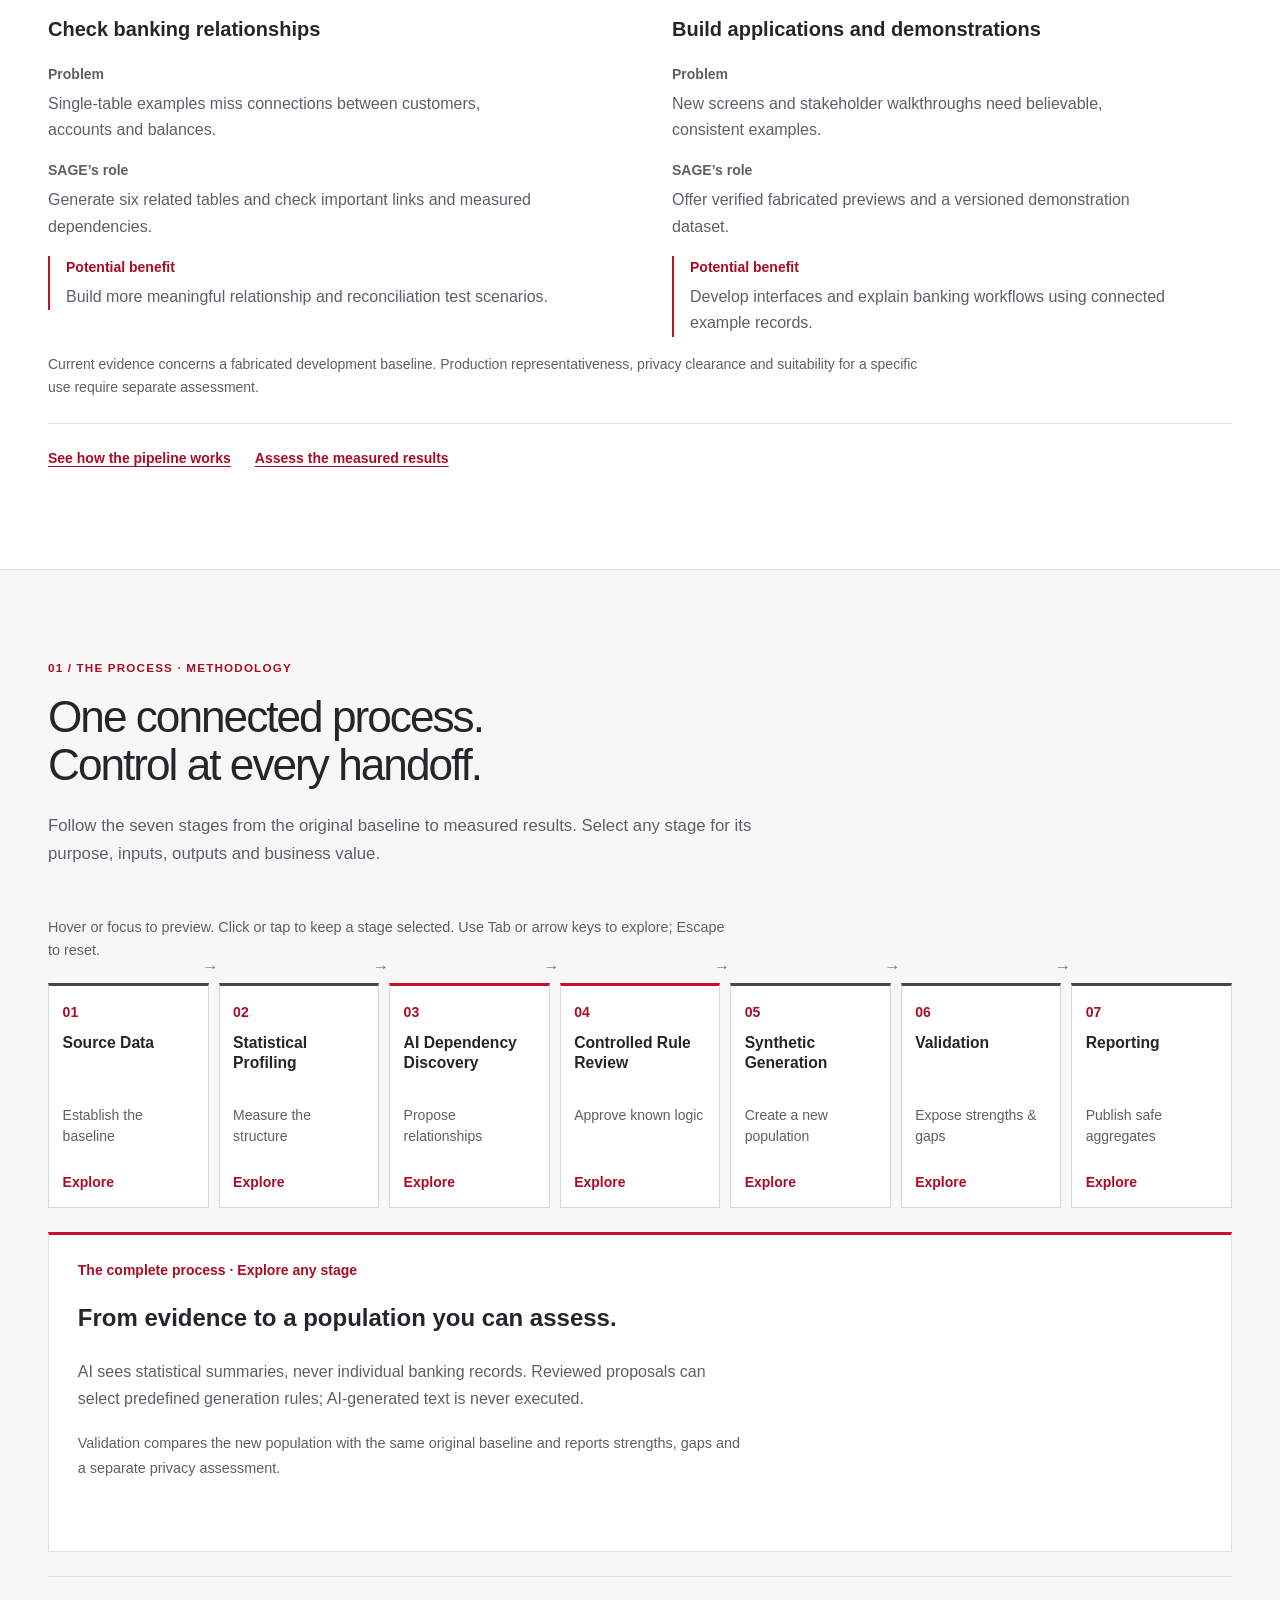
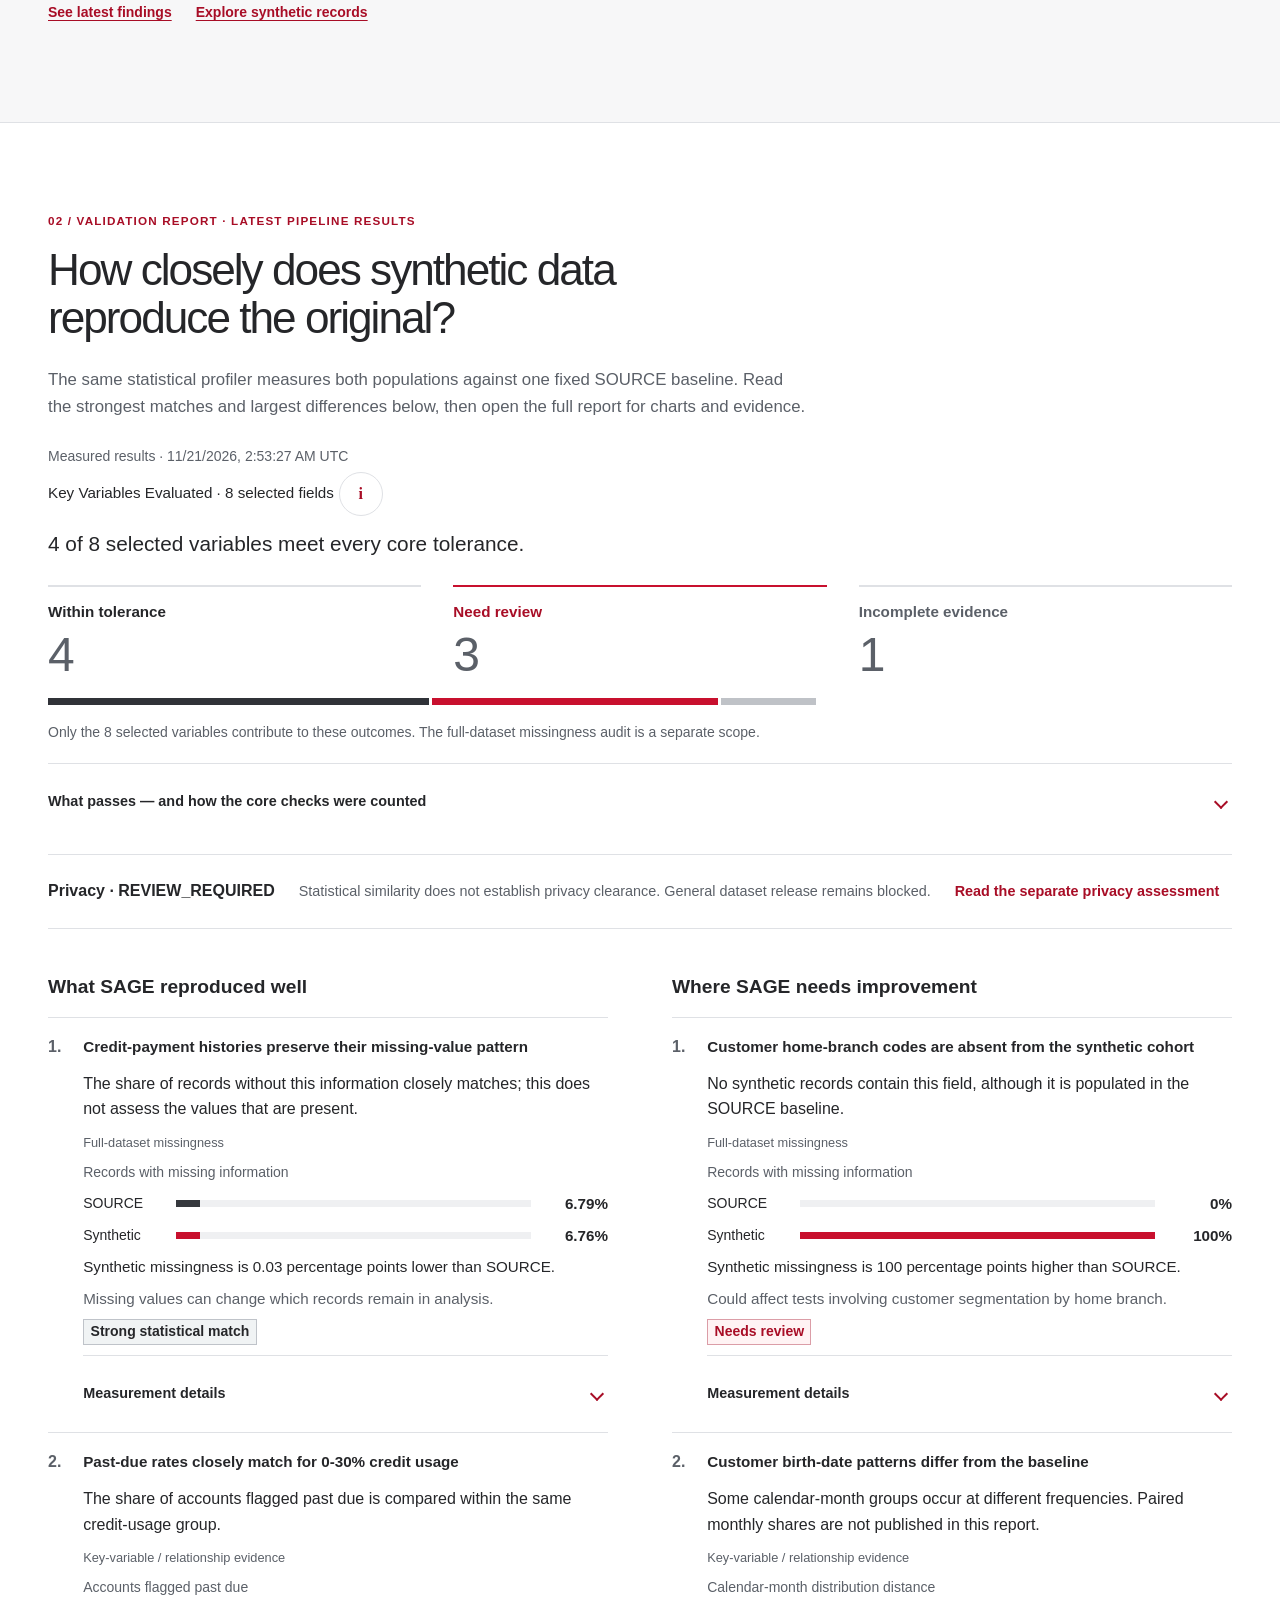
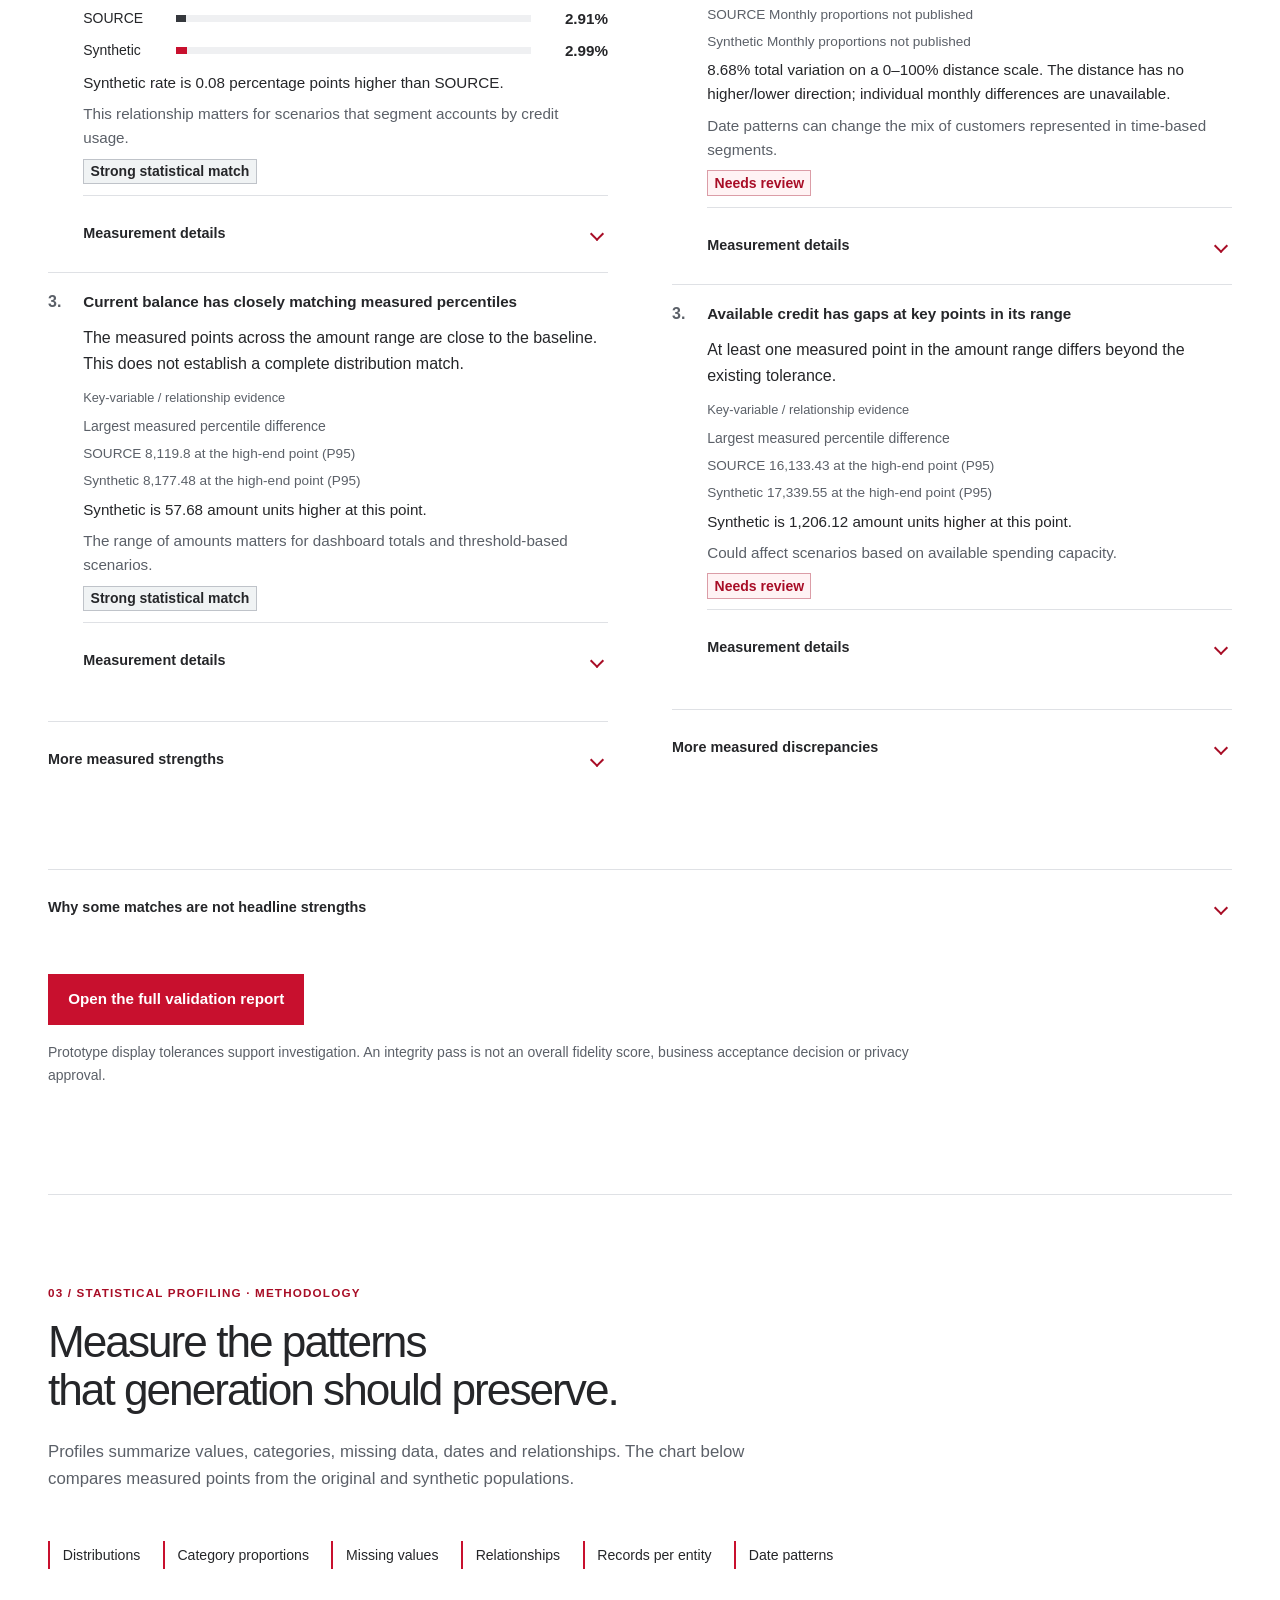
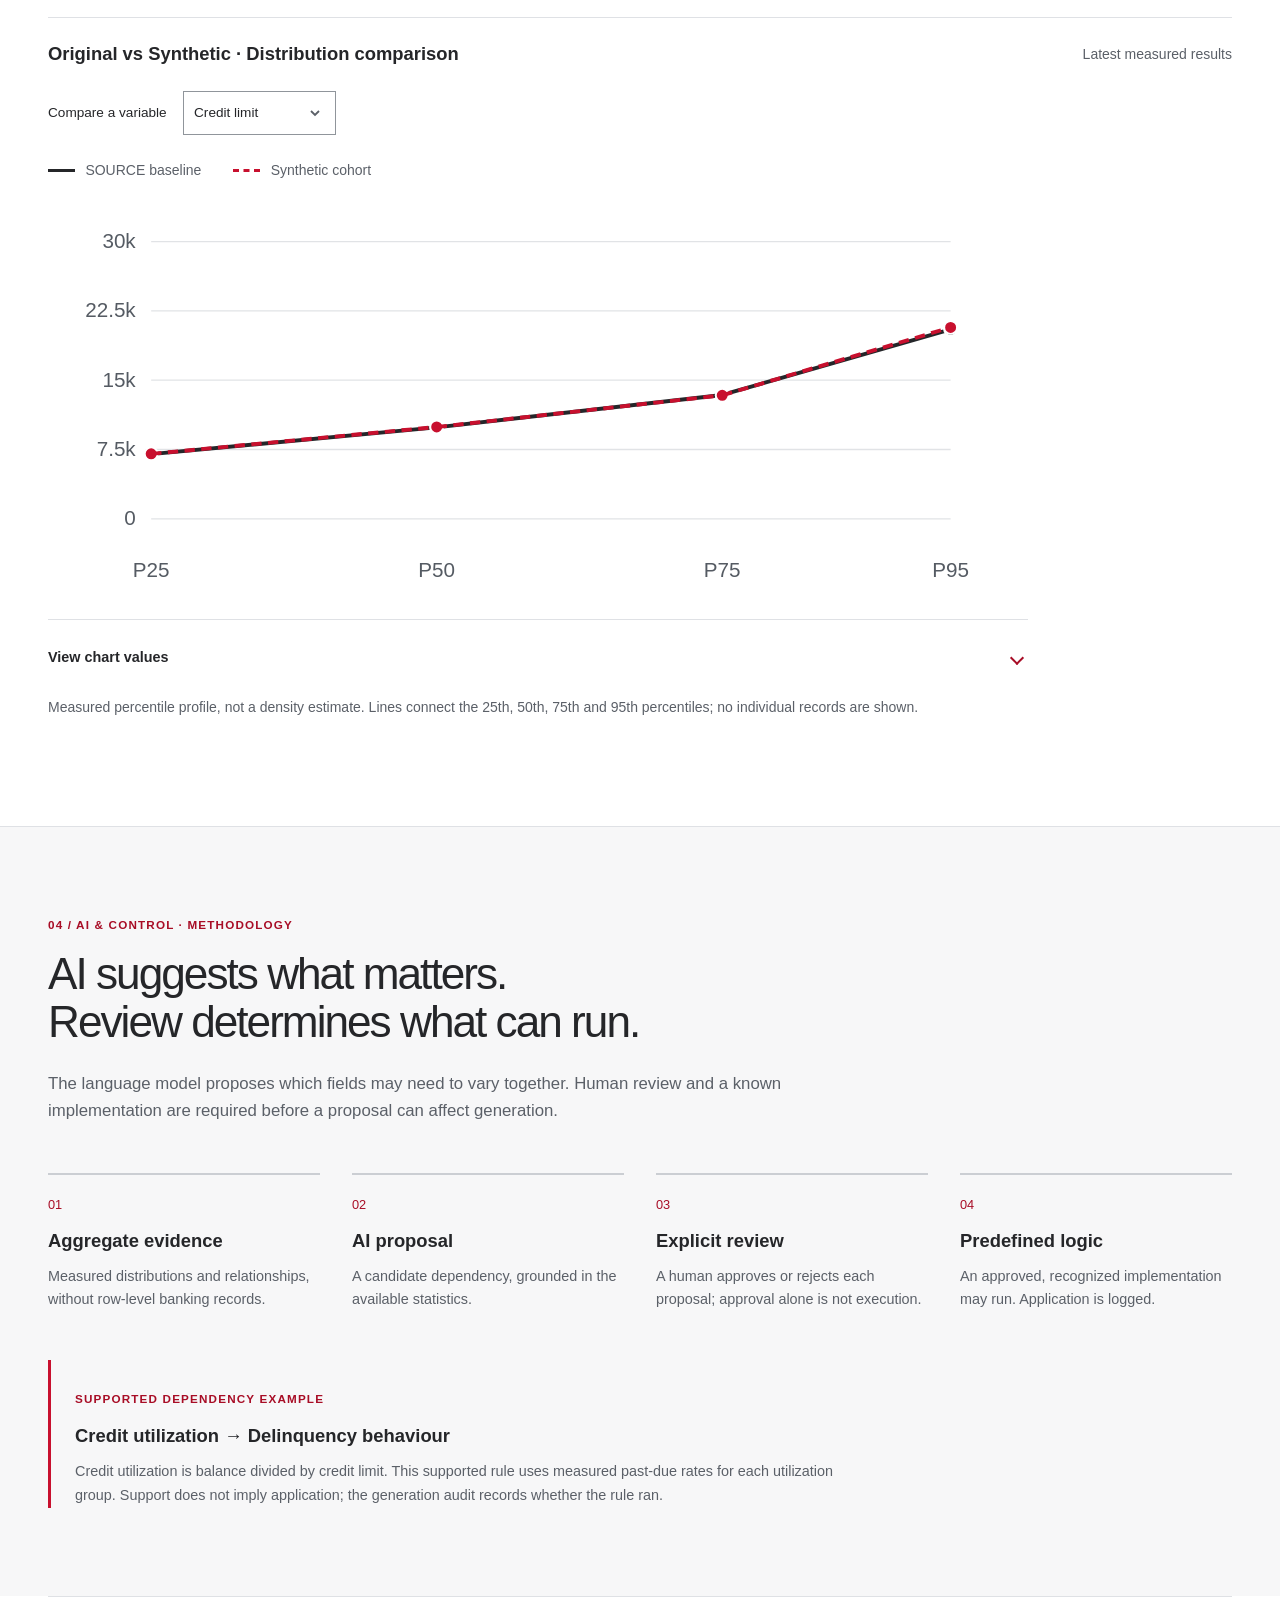
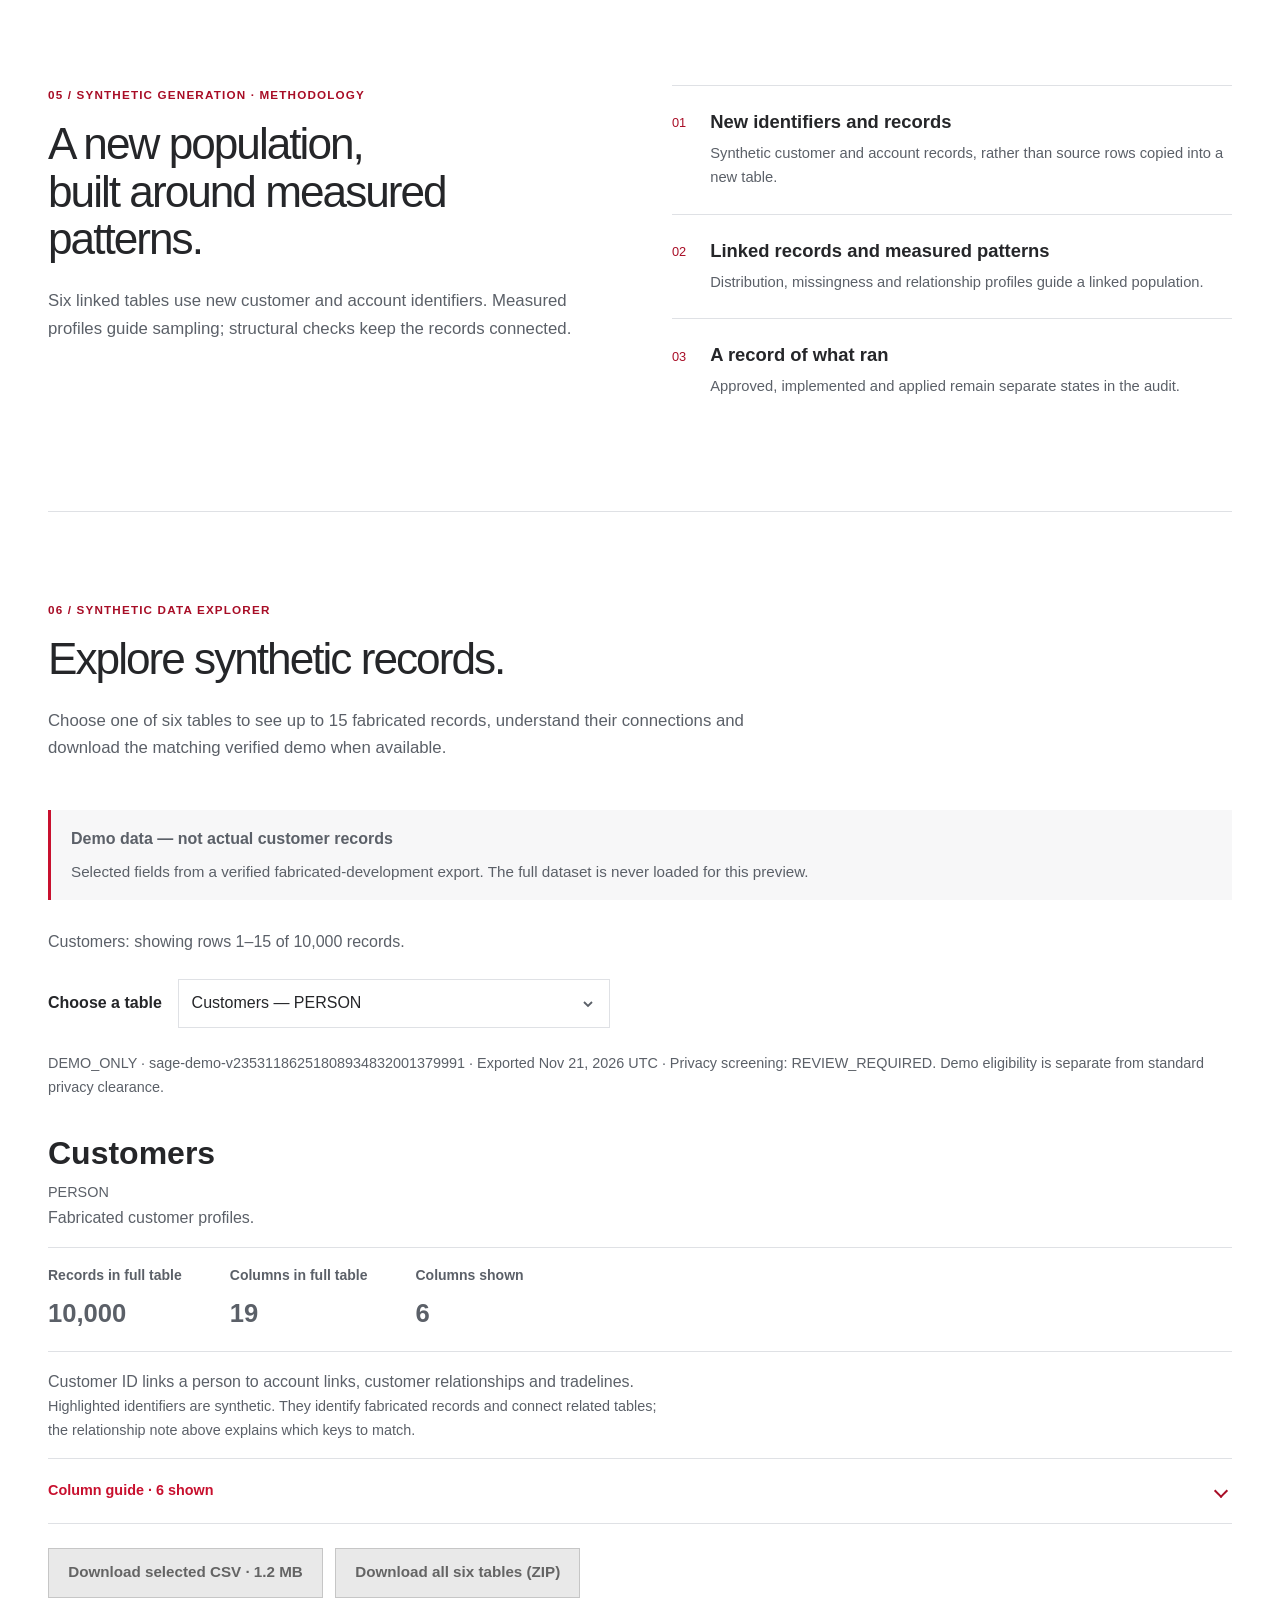
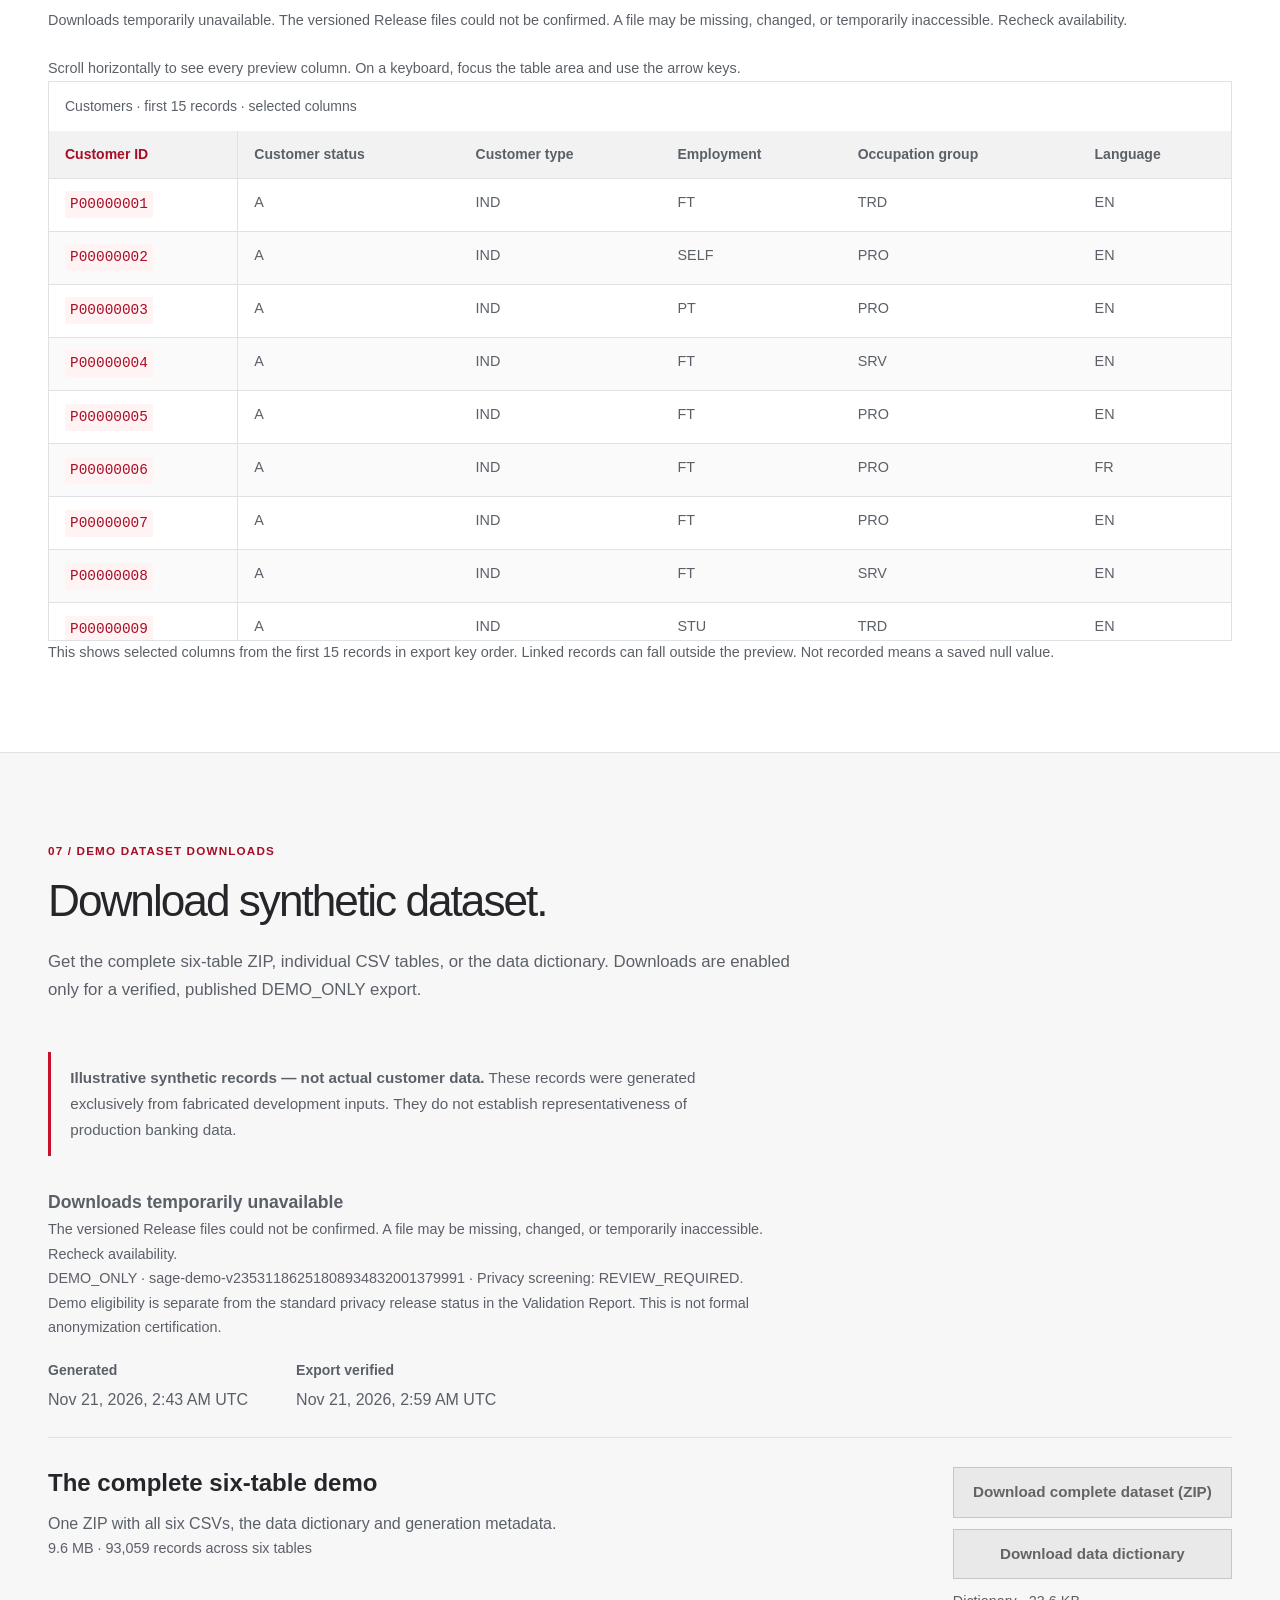
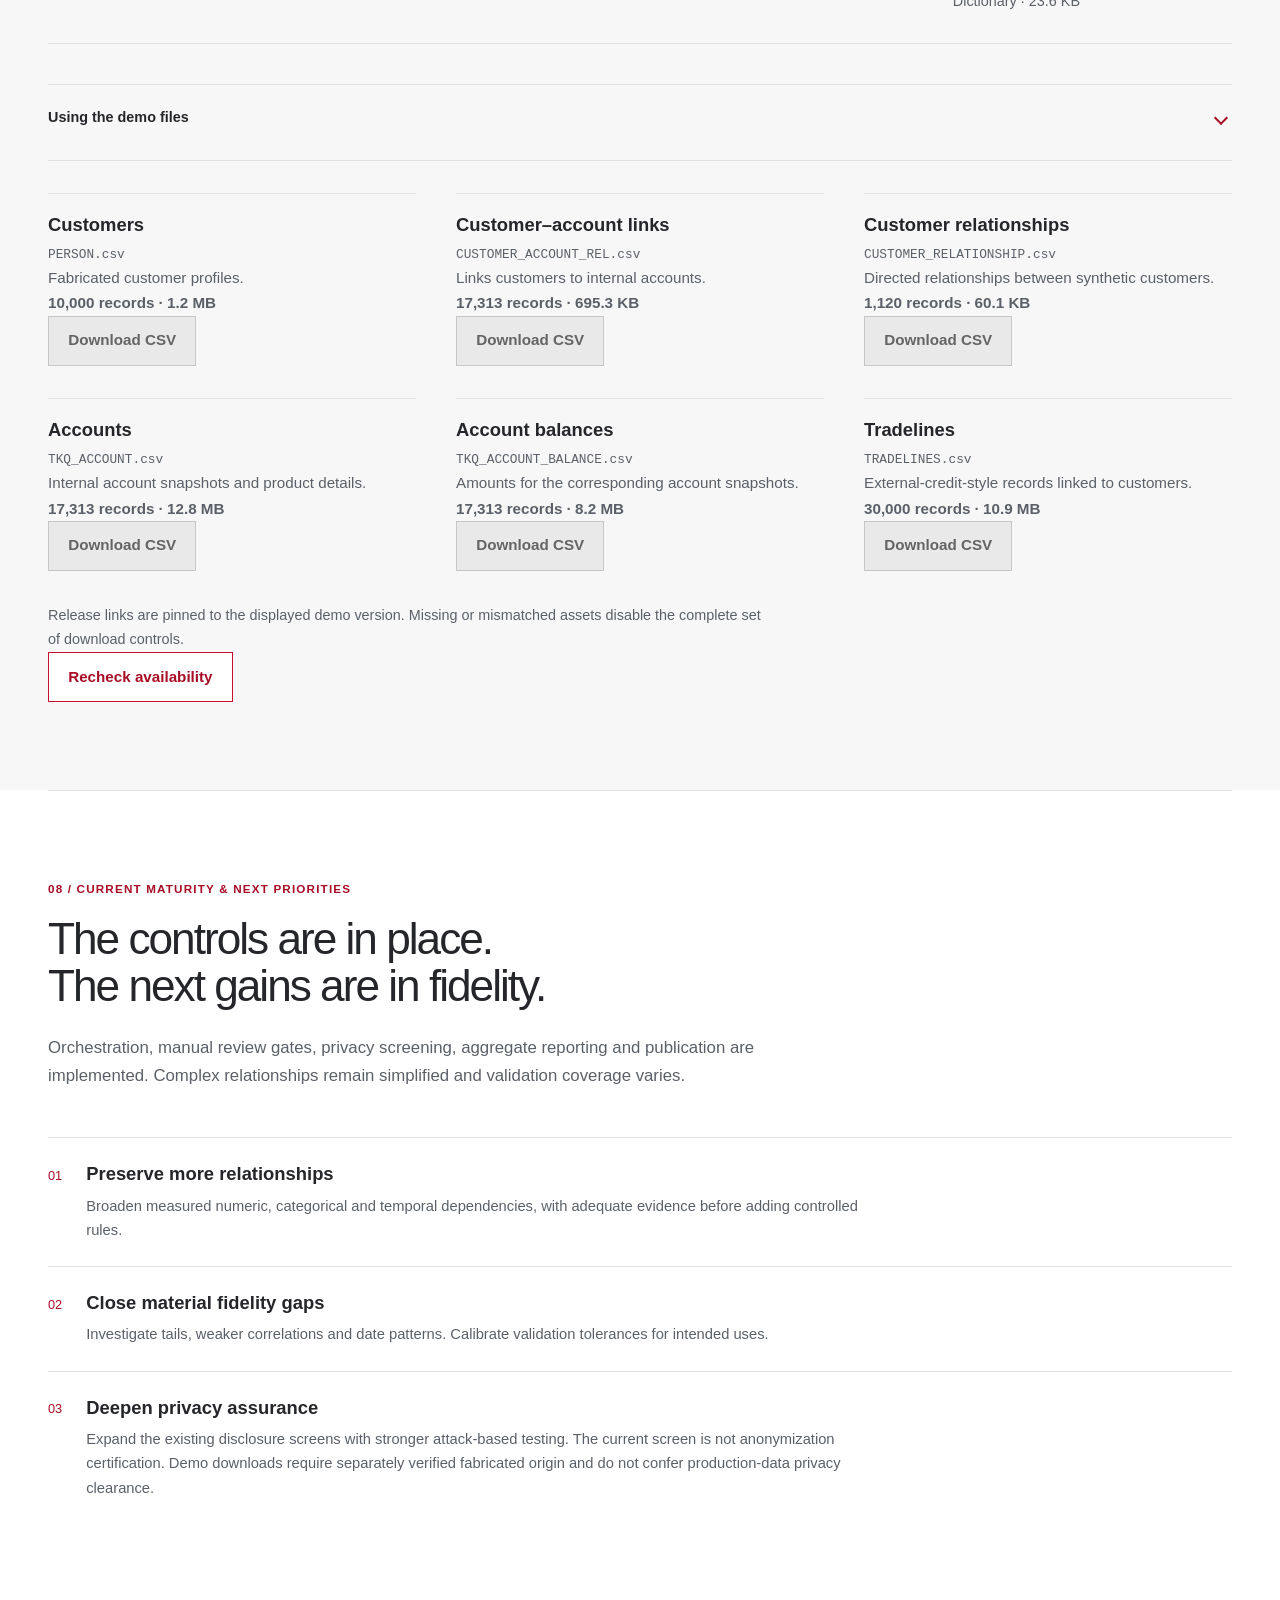
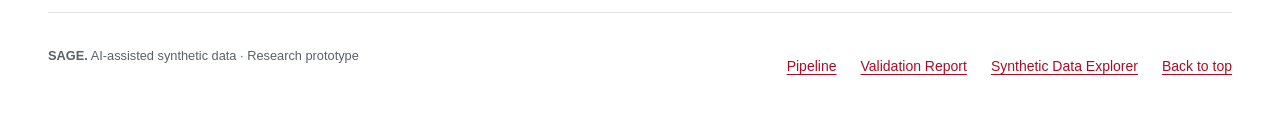
==== commit ae91cfc6: "Qualify validation strengths and explain measured findings" ====
--- a/docs/index.html
+++ b/docs/index.html
@@ -4,10 +4,10 @@
 <meta charset="utf-8"><meta name="viewport" content="width=device-width, initial-scale=1">
 <meta name="description" content="SAGE: AI-assisted synthetic banking data, controlled by review and tested against measured source statistics.">
 <meta name="theme-color" content="#c8102e"><title>SAGE — Synthetic data. Measured confidence.</title>
-<link rel="stylesheet" href="styles.css?v=summary-scopes-1">
+<link rel="stylesheet" href="styles.css?v=interpretation-1">
 <script src="records-config.js?v=records-4" defer></script><script src="records.js?v=records-explorer-1" defer></script>
   <script src="downloads.js?v=demo-final-1" defer></script>
-<script src="validation-config.js?v=null-rates-1" defer></script><script src="executive-viz.js?v=ux-review-2" defer></script><script src="results.js?v=post-pilot-2" defer></script><script src="validation.js?v=summary-scopes-1" defer></script><script src="showcase.js?v=summary-scopes-1" defer></script>
+<script src="validation-config.js?v=null-rates-1" defer></script><script src="executive-viz.js?v=ux-review-2" defer></script><script src="results.js?v=post-pilot-2" defer></script><script src="validation.js?v=interpretation-1" defer></script><script src="showcase.js?v=interpretation-1" defer></script>
 </head>
 <body class="exec-page">
 <a class="skip-link" href="#main">Skip to content</a>
--- a/docs/styles.css
+++ b/docs/styles.css
@@ -1478,6 +1478,31 @@
 .validation-page .report-toolbar { padding-top: .2rem; }
 .validation-page .report-toolbar button { min-height: 44px; padding: .4rem .8rem; font-size: .875rem; }
 .validation-page .validation-takeaway { max-width: none; }
+/* Shared contextual help stays in flow: it cannot cover a statistic or leave the screen. */
+.exec-page .metric-guide { min-width: 0; max-width: 100%; }
+.exec-page .term-help { display: block; position: relative; margin: .25rem 0 .65rem; font-size: .95rem; font-weight: 500; color: var(--ink); }
+.exec-page .term-label { margin-right: .3rem; }
+.exec-page .term-help .info-button { display: inline-flex; align-items: center; justify-content: center; width: 2.75rem; min-height: 2.75rem; padding: .5rem; border: 1px solid var(--line); border-radius: 50%; color: var(--red-dark); background: #fff; font: 600 1rem Georgia,serif; cursor: pointer; vertical-align: middle; }
+.exec-page .term-help .info-button[aria-expanded="true"] { background: var(--red-soft); border-color: var(--red); }
+.exec-page .metric-tooltip { position: static; width: min(29rem,100%); max-width: 100%; margin-top: .4rem; padding: .85rem 1rem; border: 1px solid #d4d6da; border-radius: .2rem; background: #fff; color: var(--ink); box-shadow: 0 3px 12px #0000000d; font-size: .95rem; font-weight: 400; line-height: 1.6; text-transform: none; letter-spacing: normal; overflow-wrap: anywhere; }
+.exec-page .metric-tooltip[hidden] { display: none; }
+.findings-audit { grid-column: 1 / -1; }
+.exec-page .finding-list .finding-explanation { color: var(--ink); font-size: 1rem; line-height: 1.6; margin: .65rem 0; }
+.exec-page .finding-list .finding-metric { color: var(--muted); font-size: .875rem; margin-bottom: .2rem; }
+.exec-page .finding-list .finding-difference { color: var(--ink); font-size: .95rem; line-height: 1.6; }
+.finding-rate { display: grid; grid-template-columns: 5.2rem minmax(0,1fr) 4.2rem; gap: .6rem; align-items: center; margin: .45rem 0; font-size: .875rem; }
+.finding-rate strong { text-align: right; font-size: .875rem; font-variant-numeric: tabular-nums; }
+.finding-rate-track { background: #eff0f2; height: .45rem; }
+.finding-rate-track span { display: block; height: 100%; }
+.finding-rate-track .rate-source { background: #35383d; }
+.finding-rate-track .rate-synthetic { background: var(--red); }
+.exec-page .finding-values > p { margin: .3rem 0; }
+.exec-page .finding-panel > h3 { font-size: 1.2rem; text-transform: none; letter-spacing: normal; line-height: 1.4; }
+@media(max-width:650px) {
+ .exec-page .finding-list { padding-left: 0; }
+}
+.exec-page .evidence-statistical { color: var(--ink); background: #f0f3f4; }
+.exec-page :is(.evidence-constructed,.evidence-boundary,.evidence-integrity,.evidence-limited,.evidence-insufficient) { color: #4d5159; background: #f4f4f5; }
 .validation-page .core-outcome > .eyebrow { margin-bottom: .45rem; }
 .validation-page .core-outcome .report-details { padding-top: .5rem; margin-top: .65rem; }
 @media(max-width:650px) {
